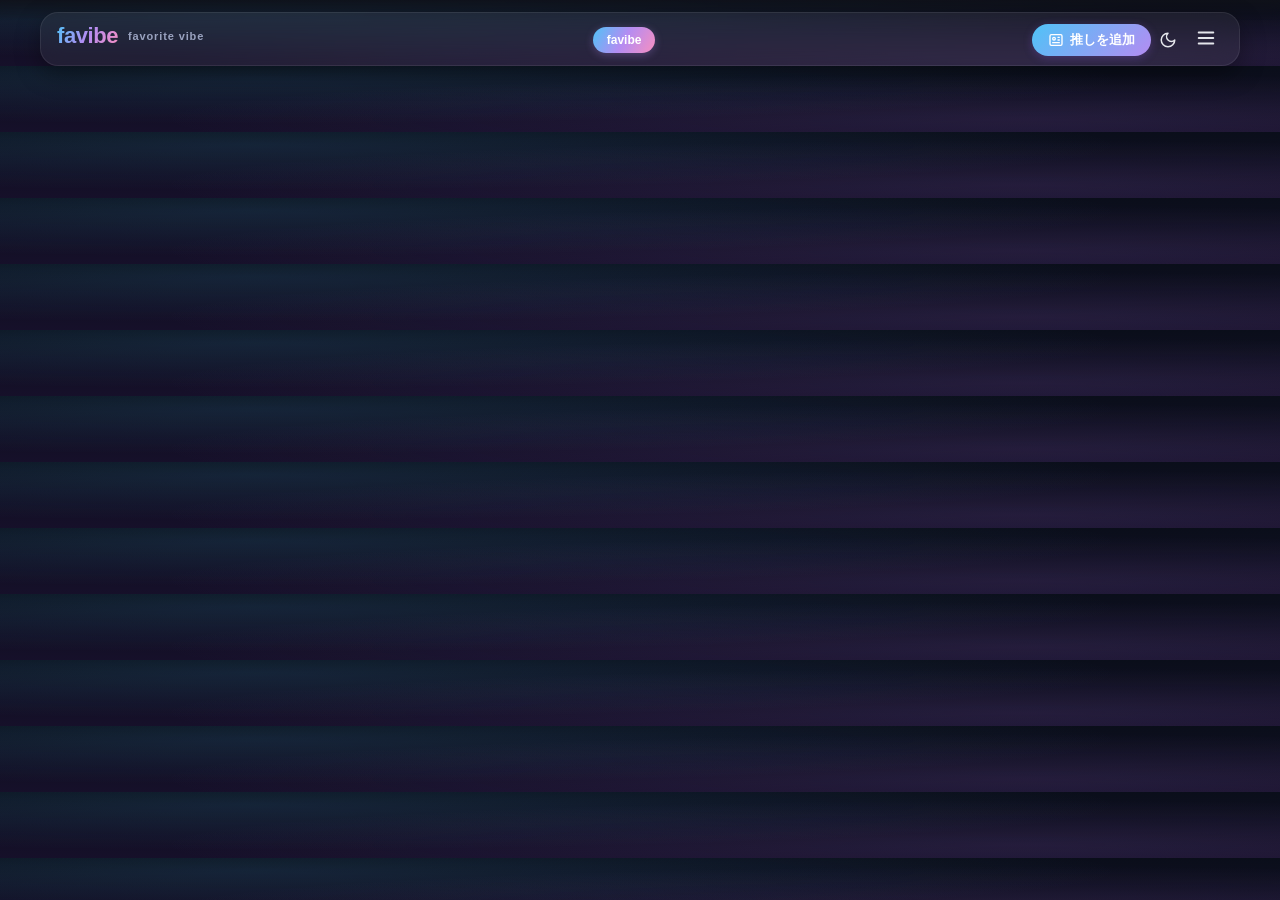
==== index.html @ fa759374 "feat: 元サイト大幅アップデートをfavibeに反映 (データ保持) - 上流 Millivibe の新UIをマージ: pinnedBar/検索フィルタ(タレント/プレイリスト/ソート/お気に入り" ====
<!DOCTYPE html>
<html lang="ja">
<head>
<meta charset="UTF-8">
<meta name="viewport" content="width=device-width, initial-scale=1.0">
<title>favibe | favorite vibe</title>
<meta name="description" content="favibe - にじさんじの歌みたを連続で聴く音楽サービス。好きな推しを選んで自動更新、止まらずに。">
<meta name="robots" content="noindex, nofollow, noarchive">
<meta property="og:title" content="favibe | favorite vibe">
<meta property="og:description" content="にじさんじの歌みたを連続で聴く音楽サービス。好きな推しを選んで自動更新。">
<meta property="og:type" content="website">
<meta property="og:url" content="https://favibe.onrender.com/">
<meta property="og:image" content="/images/icon/512.png">
<meta property="og:site_name" content="favibe">
<meta name="twitter:card" content="summary_large_image">
<meta name="twitter:title" content="favibe | favorite vibe">
<meta name="twitter:description" content="にじさんじの歌みたを連続で聴く音楽サービス。">
<link rel="icon" type="image/x-icon" href="/favicon.ico">
<link rel="icon" type="image/png" sizes="192x192" href="/images/icon/192.png">
<link rel="apple-touch-icon" sizes="512x512" href="/images/icon/512.png">
<link rel="stylesheet" href="/video.css">
<link rel="stylesheet" href="/millivibe.css">
<link rel="stylesheet" href="/favibe.css">
<style>
/* favibe oshi modal additions */
.favibe-logo-text {
  font-weight: 900;
  font-size: 22px;
  letter-spacing: -0.02em;
  background: linear-gradient(120deg,#4fc3f7,#b48cf2,#f78fc0);
  -webkit-background-clip: text;
  -webkit-text-fill-color: transparent;
  background-clip: text;
}
.oshi-modal {
  position: fixed;
  inset: 0;
  z-index: 10000;
  display: none;
  align-items: center;
  justify-content: center;
  padding: 16px;
}
.oshi-modal.open { display: flex; }
.oshi-modal-backdrop {
  position: absolute;
  inset: 0;
  background: rgba(5,8,18,0.72);
  backdrop-filter: blur(6px);
}
.oshi-modal-panel {
  position: relative;
  width: min(720px, 100%);
  max-height: min(85vh, 720px);
  overflow: hidden;
  display: flex;
  flex-direction: column;
  background: linear-gradient(180deg, rgba(26,31,55,0.98), rgba(14,18,36,0.98));
  border: 1px solid rgba(255,255,255,0.12);
  border-radius: 20px;
  box-shadow: 0 20px 60px rgba(0,0,0,0.55);
}
.oshi-modal-head {
  padding: 18px 20px 12px;
  border-bottom: 1px solid rgba(255,255,255,0.08);
  display: flex;
  align-items: center;
  justify-content: space-between;
  gap: 12px;
}
.oshi-modal-body {
  padding: 16px 20px;
  overflow-y: auto;
  flex: 1;
}
.oshi-modal-foot {
  padding: 14px 20px 18px;
  border-top: 1px solid rgba(255,255,255,0.08);
  display: flex;
  align-items: center;
  gap: 10px;
  justify-content: flex-end;
  flex-wrap: wrap;
}
.oshi-grid {
  display: grid;
  grid-template-columns: repeat(auto-fill, minmax(150px,1fr));
  gap: 10px;
}
.oshi-card {
  display: flex;
  align-items: center;
  gap: 10px;
  padding: 10px 12px;
  border-radius: 14px;
  border: 1px solid rgba(255,255,255,0.10);
  background: rgba(255,255,255,0.05);
  cursor: pointer;
  transition: all 0.15s;
  user-select: none;
}
.oshi-card:hover { background: rgba(255,255,255,0.09); transform: translateY(-1px); }
.oshi-card.selected {
  background: linear-gradient(135deg, rgba(79,195,247,0.22), rgba(183,140,242,0.22));
  border-color: rgba(183,140,242,0.45);
  box-shadow: 0 4px 14px rgba(183,140,242,0.18);
}
.oshi-check {
  width: 20px; height: 20px;
  border-radius: 50%;
  border: 2px solid rgba(255,255,255,0.22);
  display: inline-flex; align-items: center; justify-content: center;
  flex-shrink: 0;
  background: rgba(255,255,255,0.06);
  transition: all 0.15s;
}
.oshi-card.selected .oshi-check {
  background: linear-gradient(120deg,#4fc3f7,#b48cf2);
  border-color: transparent;
  color: #fff;
}
.oshi-chip {
  display: inline-flex; align-items: center; gap: 6px;
  padding: 6px 10px;
  border-radius: 999px;
  background: rgba(183,140,242,0.18);
  border: 1px solid rgba(183,140,242,0.25);
  color: #e4e6eb;
  font-size: 12px;
  font-weight: 700;
}
</style>
<script>try{ document.documentElement.setAttribute('data-theme','dark'); }catch(e){}</script>
</head>
<body class="millivibe favibe">
<header>
  <div class="header-top">
    <div class="header-logo" style="display:flex;align-items:center;gap:10px">
      <span class="favibe-logo-text">favibe</span>
      <span style="font-size:11px;color:#9aa3c0;font-weight:700;letter-spacing:0.08em">favorite vibe</span>
    </div>
    <nav class="service-nav" aria-label="サービス切替" style="display:flex;gap:6px;align-items:center;margin-left:12px">
      <span class="service-tab active" style="padding:6px 14px;border-radius:999px;background:linear-gradient(120deg,#4fc3f7,#b48cf2,#f78fc0);color:#fff;font-size:12px;font-weight:800;box-shadow:0 2px 8px rgba(183,140,242,0.3)">favibe</span>
    </nav>
    <div class="header-right">
      <button id="oshiAddBtn" class="header-mypage-btn" style="background:linear-gradient(135deg,#4fc3f7,#b48cf2);">推しを追加</button>
      <div class="cursor-top-wrap" id="cursorTopWrap" style="display:none">
        <button id="cursorTopBtn" class="cursor-top-btn" aria-label="カーソル選択" aria-expanded="false" aria-haspopup="true">
          <span class="cursor-top-preview" id="cursorTopPreview" style="width:18px;height:18px;border-radius:50%;background:#7a4fc4;border:2px solid #fff;box-shadow:0 1px 4px rgba(0,0,0,0.2);display:inline-block;flex-shrink:0"></span>
          <span id="cursorTopLabel">カーソル</span>
          <svg width="12" height="12" viewBox="0 0 24 24" fill="none" stroke="currentColor" stroke-width="2" stroke-linecap="round" stroke-linejoin="round" style="opacity:0.6"><path d="M6 9l6 6 6-6"/></svg>
        </button>
        <div id="cursorDropdown" class="cursor-dropdown" role="menu" aria-hidden="true"></div>
      </div>
      <button id="themeBtn" class="acct-btn" aria-label="ダークモード切替"><svg id="themeBtnIcon" width="18" height="18" viewBox="0 0 24 24" fill="none" stroke="currentColor" stroke-width="2" stroke-linecap="round" stroke-linejoin="round"><path d="M12 3a6 6 0 0 0 9 9 9 9 0 1 1-9-9Z"/></svg></button>
      <button id="acctBtn" class="acct-btn" aria-label="アカウント" style="display:none"><svg width="18" height="18" viewBox="0 0 24 24" fill="none" stroke="currentColor" stroke-width="2" stroke-linecap="round" stroke-linejoin="round"><path d="M19 21v-2a4 4 0 0 0-4-4H9a4 4 0 0 0-4 4v2"/><circle cx="12" cy="7" r="4"/></svg></button>
      <button id="hamburgerBtn" class="hamburger-btn" aria-label="メニュー"><svg width="22" height="22" viewBox="0 0 24 24" fill="none" stroke="currentColor" stroke-width="2" stroke-linecap="round" stroke-linejoin="round"><line x1="4" x2="20" y1="6" y2="6"/><line x1="4" x2="20" y1="12" y2="12"/><line x1="4" x2="20" y1="18" y2="18"/></svg></button>
    </div>
  </div>
</header>

<!-- 推し選択モーダル -->
<div id="oshiModal" class="oshi-modal" aria-hidden="true" role="dialog" aria-modal="true" aria-labelledby="oshiModalTitle">
  <div class="oshi-modal-backdrop" id="oshiModalBackdrop"></div>
  <div class="oshi-modal-panel">
    <div class="oshi-modal-head">
      <div>
        <h2 id="oshiModalTitle" style="margin:0;font-size:16px;font-weight:900;color:#e4e6eb">あなたの好きな推しを選んでください</h2>
        <p style="margin:6px 0 0;font-size:11px;color:#9aa3c0;line-height:1.6">複数選択できます。にじさんじ全員(172) + EN(28) + ChroNoiR から選べます。<br>1人が選んだ推しはクラス全員に共有され、自動更新されます。後から追加もできます。🔒は配信中のため変更不可。</p>
      </div>
      <button id="oshiModalClose" aria-label="閉じる" style="width:32px;height:32px;border-radius:50%;border:1px solid rgba(255,255,255,0.12);background:rgba(255,255,255,0.06);color:#9aa3c0;cursor:pointer">×</button>
    </div>
    <div class="oshi-modal-body">
      <div style="display:flex;gap:8px;align-items:center;margin-bottom:10px;flex-wrap:wrap">
        <input id="oshiSearch" placeholder="推しを検索 (例: 叶)" style="flex:1;min-width:140px;padding:10px 14px;border-radius:999px;border:1px solid rgba(255,255,255,0.12);background:rgba(255,255,255,0.08);color:#e4e6eb;font-size:13px">
        <span id="oshiCount" style="font-size:11px;color:#9aa3c0;white-space:nowrap">0件選択中</span>
        <button id="oshiSelectAll" style="padding:6px 10px;border-radius:999px;border:1px solid rgba(255,255,255,0.12);background:rgba(255,255,255,0.06);color:#e4e6eb;font-size:11px;cursor:pointer">全選択</button>
        <button id="oshiClearAll" style="padding:6px 10px;border-radius:999px;border:1px solid rgba(255,255,255,0.08);background:transparent;color:#9aa3c0;font-size:11px;cursor:pointer">クリア</button>
      </div>
      <div id="oshiGroupFilter" style="display:flex;gap:6px;align-items:center;margin-bottom:12px;flex-wrap:wrap">
        <button class="oshi-group-btn active" data-group="" style="padding:6px 12px;border-radius:999px;border:none;background:linear-gradient(120deg,#4fc3f7,#b48cf2);color:#fff;font-size:11px;font-weight:800;cursor:pointer">全て <span class="oshi-group-count" data-group="" style="opacity:0.85;margin-left:4px"></span></button>
        <button class="oshi-group-btn" data-group="にじさんじ" style="padding:6px 12px;border-radius:999px;border:1px solid rgba(255,255,255,0.12);background:rgba(255,255,255,0.06);color:#e4e6eb;font-size:11px;font-weight:700;cursor:pointer">にじさんじ <span class="oshi-group-count" data-group="にじさんじ" style="opacity:0.7;margin-left:4px"></span></button>
        <button class="oshi-group-btn" data-group="NIJISANJI EN" style="padding:6px 12px;border-radius:999px;border:1px solid rgba(255,255,255,0.12);background:rgba(255,255,255,0.06);color:#e4e6eb;font-size:11px;font-weight:700;cursor:pointer">EN <span class="oshi-group-count" data-group="NIJISANJI EN" style="opacity:0.7;margin-left:4px"></span></button>
        <button class="oshi-group-btn" data-group="にじさんじユニット" style="padding:6px 12px;border-radius:999px;border:1px solid rgba(255,255,255,0.12);background:rgba(255,255,255,0.06);color:#e4e6eb;font-size:11px;font-weight:700;cursor:pointer">ユニット <span class="oshi-group-count" data-group="にじさんじユニット" style="opacity:0.7;margin-left:4px"></span></button>
      </div>
      <div id="oshiSelectedChips" style="display:flex;flex-wrap:wrap;gap:6px;margin-bottom:12px"></div>
      <div id="oshiGrid" class="oshi-grid"></div>
      <p id="oshiHint" style="margin:12px 0 0;font-size:11px;color:#7a83a8;line-height:1.6"></p>
      <div id="oshiRequestSection" style="margin-top:16px;padding:14px;border-radius:14px;background:rgba(255,255,255,0.04);border:1px solid rgba(255,255,255,0.06)">
        <h4 style="margin:0 0 8px;font-size:12px;font-weight:800;color:#e4e6eb">にじさんじ以外をリクエスト</h4>
        <p style="margin:0 0 10px;font-size:11px;color:#9aa3c0;line-height:1.6">リストにない推しは、名前とYouTubeリンクでリクエストできます。送信すると管理者が確認して追加します。</p>
        <div style="display:flex;gap:8px;flex-wrap:wrap">
          <input id="oshiReqName" placeholder="名前 (例: Ado)" style="flex:1;min-width:120px;padding:10px 12px;border-radius:10px;border:1px solid rgba(255,255,255,0.12);background:rgba(255,255,255,0.08);color:#e4e6eb;font-size:12px">
          <input id="oshiReqUrl" placeholder="YouTubeリンク (例: https://www.youtube.com/@Ado1020)" style="flex:2;min-width:180px;padding:10px 12px;border-radius:10px;border:1px solid rgba(255,255,255,0.12);background:rgba(255,255,255,0.08);color:#e4e6eb;font-size:12px">
          <button id="oshiReqBtn" style="padding:10px 16px;border-radius:10px;border:none;background:linear-gradient(120deg,#4fc3f7,#b48cf2);color:#fff;font-size:12px;font-weight:800;cursor:pointer;white-space:nowrap">リクエスト送信</button>
        </div>
        <p id="oshiReqStatus" style="margin:8px 0 0;font-size:11px;color:#9aa3c0"></p>
        <div id="oshiReqList" style="margin-top:10px;display:flex;flex-direction:column;gap:6px"></div>
      </div>
<div class="vibe-layout">
    <nav class="vibe-side-nav" id="vibeSideNav" aria-label="Millivibeメニュー">
    <div id="pinnedBar" style="display:grid;grid-template-columns:1fr 1fr;gap:8px;margin-bottom:10px;padding:8px;background:rgba(255,255,255,0.04);border-radius:12px;border:1px dashed rgba(255,255,255,0.12)">
      <div style="grid-column:1/-1;font-size:11px;color:#9aa3c0;text-align:center">ピン留め（最大4つ）</div>
    </div>
    <div style="height:1px;background:rgba(255,255,255,0.08);margin:4px 0 8px"></div>
    <button class="vibe-nav-item active" data-tab="nowplaying">再生中</button>
    <button class="vibe-nav-item" data-tab="search">検索</button>
    <button class="vibe-nav-item" data-tab="library">ライブラリ</button>
    <button class="vibe-nav-item" data-tab="ranking">ランキング</button>
    <button class="vibe-nav-item" data-tab="playlists">プレイリスト</button>
  </nav>
  <main class="vibe-main">
    <!-- 再生中 -->
    <section id="vibeNowSec" class="vibe-section" data-tab="nowplaying">
      <div class="vibe-now-grid">
        <div class="vibe-now-left">
          <div class="vibe-record-wrap" id="recordWrap">
            <div class="vibe-record" id="vibeRecord">
              <div class="record-vinyl">
                <img id="recordThumb" src="" alt="" style="display:none">
                <div class="record-center"></div>
              </div>
            </div>
            <div class="record-info">
              <h2 id="nowTitle" style="margin:10px 0 4px;font-size:16px;font-weight:800;color:#e4e6eb">曲を選択してください</h2>
              <p id="nowArtist" style="margin:0;font-size:12px;color:#9aa3c0"></p>
            </div>
          </div>
          <div class="vibe-player-wrap small" id="vibePlayerWrap">
            <div id="vibePlayer"></div>
            <div class="watch-loading" id="vibeLoading" style="display:none"><div class="watch-spinner"></div><span>読み込み中...</span></div>
          </div>
        </div>
        <div class="vibe-now-right">
          <div class="vibe-controls" id="vibeControls">
            <button id="btnShuffle" title="シャッフル" aria-label="シャッフル"><svg width="16" height="16" viewBox="0 0 24 24" fill="none" stroke="currentColor" stroke-width="2"><polyline points="16 3 21 3 21 8"/><line x1="4" y1="20" x2="21" y2="3"/><polyline points="21 16 21 21 16 21"/><line x1="15" y1="15" x2="9" y2="9"/><polyline points="4 4 4 8 8 8"/></svg></button>
            <button id="btnPrev" title="前へ" aria-label="前へ"><svg width="16" height="16" viewBox="0 0 24 24" fill="currentColor"><polygon points="19 20 9 12 19 4 19 20"/><line x1="5" y1="19" x2="5" y2="5" style="stroke:currentColor;stroke-width:2"/></svg></button>
            <button id="btnPlay" class="play-main" title="再生/停止" aria-label="再生"><svg width="18" height="18" viewBox="0 0 24 24" fill="currentColor"><polygon points="5 3 19 12 5 21 5 3"/></svg></button>
            <button id="btnNext" title="次へ" aria-label="次へ"><svg width="16" height="16" viewBox="0 0 24 24" fill="currentColor"><polygon points="5 4 15 12 5 20 5 4"/><line x1="19" y1="5" x2="19" y2="19" style="stroke:currentColor;stroke-width:2"/></svg></button>
            <button id="btnRepeat" title="リピート" data-mode="off" aria-label="リピート"><svg width="16" height="16" viewBox="0 0 24 24" fill="none" stroke="currentColor" stroke-width="2"><polyline points="17 1 21 5 17 9"/><path d="M3 11V9a4 4 0 0 1 4-4h14"/><polyline points="7 23 3 19 7 15"/><path d="M21 13v2a4 4 0 0 1-4 4H3"/></svg></button>
            <button id="btnAutomix" title="AUTOMIX" data-on="0" aria-label="AUTOMIX">AUTOMIX</button>
            <button id="btnPip" title="PiP" aria-label="PiP"><svg width="14" height="14" viewBox="0 0 24 24" fill="none" stroke="currentColor" stroke-width="2"><rect x="2" y="3" width="20" height="14" rx="2"/><rect x="12" y="8" width="8" height="6" rx="1" fill="currentColor" stroke="none"/></svg></button>
          </div>
          <div style="display:flex;align-items:center;gap:8px;margin:10px 0">
            <input id="volSlider" type="range" min="0" max="100" value="80" title="音量" style="flex:1">
            <label style="display:flex;align-items:center;gap:6px;font-size:11px;color:#9aa3c0;white-space:nowrap"><input type="checkbox" id="autoNextToggle"> 自動連続再生</label>
          </div>
          <div id="oshiStatus" style="display:flex;align-items:center;gap:8px;margin:8px 0;padding:8px 10px;border-radius:12px;background:rgba(255,255,255,0.04);border:1px solid rgba(255,255,255,0.06);font-size:11px;color:#9aa3c0"></div>
          <div id="queueWrap" class="queue-wrap" style="max-height:50vh;overflow-y:auto;scroll-behavior:smooth;padding-right:4px">
            <div id="queueHistoryInline" style="display:none;margin-bottom:8px">
              <div style="font-size:11px;color:#9aa3c0;margin-bottom:6px;display:flex;align-items:center;gap:6px">再生履歴 <span style="font-size:10px;border:1px solid rgba(255,255,255,0.12);border-radius:999px;padding:1px 6px">薄く表示</span></div>
              <div id="historyListInline" style="display:flex;flex-direction:column;gap:6px;opacity:0.55"></div>
              <div style="height:1px;background:linear-gradient(to right, transparent, rgba(183,140,242,0.5), transparent);margin:10px 0"></div>
            </div>
            <div id="queueHistorySticky" style="display:none;position:sticky;top:0;background:rgba(10,14,26,0.92);backdrop-filter:blur(8px);padding:8px;border-radius:12px;margin-bottom:8px;z-index:2;border:1px solid rgba(255,255,255,0.08)">
              <div style="font-size:11px;color:#9aa3c0;margin-bottom:6px">最近再生した曲</div>
              <div id="historyListSticky" style="display:flex;flex-direction:column;gap:6px"></div>
            </div>
            <h3 style="font-size:13px;font-weight:800;margin:0 0 8px;display:flex;align-items:center;gap:8px">キュー <span id="queueCount" style="font-weight:400;color:#9aa3c0"></span><button id="btnClearQueue" style="margin-left:auto;padding:4px 10px;border-radius:999px;border:1px solid rgba(255,255,255,0.12);background:rgba(255,255,255,0.06);color:#e4e6eb;font-size:11px;cursor:pointer">クリア</button></h3>
            <div id="queueList" style="display:flex;flex-direction:column;gap:6px"></div>
          </div>
        </div>
      </div>
    </section>

    <!-- 検索 -->
    <section id="vibeSearchSec" class="vibe-section" data-tab="search" style="display:none">
      <div style="display:flex;gap:8px;align-items:center;margin-bottom:10px">
        <input id="songSearch" placeholder="曲名・アーティスト・タグで検索" style="flex:1;padding:10px 14px;border-radius:999px;border:1px solid rgba(255,255,255,0.12);background:rgba(255,255,255,0.08);color:#e4e6eb">
      </div>
      <div id="searchSuggest" style="display:flex;gap:6px;flex-wrap:wrap;margin-bottom:8px"></div>
      <div style="display:flex;gap:8px;align-items:center;flex-wrap:wrap;margin-bottom:10px">
        <select id="filterTalent" style="padding:8px 10px;border-radius:999px;border:1px solid rgba(255,255,255,0.12);background:rgba(255,255,255,0.08);color:#e4e6eb;font-size:12px"><option value="">全タレント</option></select>
        <select id="filterPlaylist" style="padding:8px 10px;border-radius:999px;border:1px solid rgba(255,255,255,0.12);background:rgba(255,255,255,0.08);color:#e4e6eb;font-size:12px"><option value="">全プレイリスト</option></select>
        <select id="sortSelect" style="padding:8px 10px;border-radius:999px;border:1px solid rgba(255,255,255,0.12);background:rgba(255,255,255,0.08);color:#e4e6eb;font-size:12px"><option value="new">新着</option><option value="popular">人気</option><option value="name">名前順</option><option value="plays">再生回数</option></select>
        <label style="font-size:11px;color:#9aa3c0;display:flex;align-items:center;gap:4px"><input type="checkbox" id="filterFavorites"> お気に入りのみ</label>
      </div>
      <div id="searchTags" style="display:flex;gap:6px;flex-wrap:wrap;margin-bottom:10px"></div>
      <div id="searchRecommend" style="margin-bottom:16px"></div>
      <div id="searchResults" style="display:grid;grid-template-columns:repeat(auto-fill,minmax(140px,1fr));gap:12px"></div>
      <button id="btnShowAllSongs" style="width:100%;margin-top:12px;padding:12px;border-radius:14px;background:rgba(255,255,255,0.06);border:1px solid rgba(255,255,255,0.08);color:#e4e6eb;font-weight:700;cursor:pointer;display:flex;align-items:center;justify-content:center;gap:6px"><svg width="16" height="16" viewBox="0 0 24 24" fill="none" stroke="currentColor" stroke-width="2"><rect x="3" y="3" width="7" height="7" rx="1"/><rect x="14" y="3" width="7" height="7" rx="1"/><rect x="3" y="14" width="7" height="7" rx="1"/><path d="M14 14h3v3h-3z"/><path d="M21 14v3"/><path d="M14 21h3v-3"/></svg> 曲一覧をすべて表示</button>
    </section>

    <!-- ライブラリ -->
    <section id="vibeLibrarySec" class="vibe-section" data-tab="library" style="display:none">
      <h3 style="font-size:14px;font-weight:800;margin:0 0 12px">ライブラリ</h3>
      <div class="library-section">
        <h4 style="font-size:12px;font-weight:800;color:#9aa3c0;margin:0 0 8px">お気に入り</h4>
        <div id="libFavorites" style="display:grid;grid-template-columns:repeat(auto-fill,minmax(140px,1fr));gap:12px"></div>
      </div>
      <div class="library-section" style="margin-top:18px">
        <h4 style="font-size:12px;font-weight:800;color:#9aa3c0;margin:0 0 8px">自作プレイリスト</h4>
        <div id="libPlaylists" style="display:flex;flex-direction:column;gap:8px"></div>
      </div>
      <div class="library-section" style="margin-top:18px">
        <h4 style="font-size:12px;font-weight:800;color:#9aa3c0;margin:0 0 8px">再生履歴</h4>
        <div id="libHistory" style="display:flex;flex-direction:column;gap:6px;max-height:300px;overflow-y:auto"></div>
      </div>
    </section>

    <!-- ランキング -->
    <section id="vibeRankingSec" class="vibe-section" data-tab="ranking" style="display:none">
      <h3 style="font-size:14px;font-weight:800;margin:0 0 10px">人気ランキング</h3>
      <div id="rankingList" style="display:flex;flex-direction:column;gap:8px"></div>
      <p style="font-size:11px;color:#9aa3c0;margin-top:8px">YouTube再生数とUnishare内再生回数を併記しています。</p>
    </section>

    <!-- プレイリスト -->
    <section id="vibePlaylistsSec" class="vibe-section" data-tab="playlists" style="display:none">
      <h3 style="font-size:12px;font-weight:800;color:#9aa3c0;margin:0 0 8px">タレント別（全曲）</h3>
      <div id="talentPlaylists" style="display:grid;grid-template-columns:repeat(auto-fill,minmax(140px,1fr));gap:12px;margin-bottom:18px"></div>
      <h3 style="font-size:12px;font-weight:800;color:#9aa3c0;margin:0 0 8px">プリセット</h3>
      <div id="presetPlaylists" style="display:grid;grid-template-columns:1fr 1fr;gap:12px;margin-bottom:18px"></div>
      <div style="display:flex;align-items:center;gap:8px;margin-bottom:8px"><h3 style="font-size:13px;font-weight:800;margin:0">自作プレイリスト</h3><button id="btnCreatePlaylist" style="margin-left:auto;padding:6px 12px;border-radius:999px;border:none;background:linear-gradient(120deg,#4fc3f7,#b48cf2,#f78fc0);color:#fff;font-size:12px;font-weight:800;cursor:pointer">新規作成</button></div>
      <div id="customPlaylists" style="display:flex;flex-direction:column;gap:8px"></div>
    </section>
  </main>
</div>
<div id="miniPlayer" style="display:none;position:fixed;bottom:0;left:0;right:0;z-index:140;background:rgba(10,14,26,0.92);backdrop-filter:blur(12px);border-top:1px solid rgba(255,255,255,0.08);padding:8px 16px;align-items:center;gap:12px">
  <img id="miniThumb" style="width:48px;height:48px;border-radius:8px;object-fit:cover;flex-shrink:0" src="" alt="">
  <div style="flex:1;min-width:0">
    <div id="miniTitle" style="font-size:12px;font-weight:800;color:#e4e6eb;white-space:nowrap;overflow:hidden;text-overflow:ellipsis"></div>
    <div id="miniArtist" style="font-size:11px;color:#9aa3c0;white-space:nowrap;overflow:hidden;text-overflow:ellipsis"></div>
    <div style="height:3px;background:rgba(255,255,255,0.12);border-radius:999px;margin-top:4px"><div id="miniProgress" style="height:100%;width:0;background:linear-gradient(90deg,#4fc3f7,#b48cf2);border-radius:999px;transition:width 0.5s linear"></div></div>
  </div>
  <button id="miniPrev" aria-label="前へ" style="width:32px;height:32px;border-radius:50%;background:rgba(255,255,255,0.08);border:none;color:#e4e6eb;cursor:pointer;display:inline-flex;align-items:center;justify-content:center"><svg width="14" height="14" viewBox="0 0 24 24" fill="currentColor"><polygon points="19 20 9 12 19 4 19 20"/><line x1="5" y1="19" x2="5" y2="5" style="stroke:currentColor;stroke-width:2"/></svg></button>
  <button id="miniPlay" aria-label="再生" style="width:40px;height:40px;border-radius:50%;background:linear-gradient(120deg,#4fc3f7,#b48cf2,#f78fc0);color:#fff;border:none;cursor:pointer;display:inline-flex;align-items:center;justify-content:center"><svg width="16" height="16" viewBox="0 0 24 24" fill="currentColor"><polygon points="5 3 19 12 5 21 5 3"/></svg></button>
  <button id="miniNext" aria-label="次へ" style="width:32px;height:32px;border-radius:50%;background:rgba(255,255,255,0.08);border:none;color:#e4e6eb;cursor:pointer;display:inline-flex;align-items:center;justify-content:center"><svg width="14" height="14" viewBox="0 0 24 24" fill="currentColor"><polygon points="5 4 15 12 5 20 5 4"/><line x1="19" y1="5" x2="19" y2="19" style="stroke:currentColor;stroke-width:2"/></svg></button>
  <button id="miniExpand" aria-label="拡大" style="width:32px;height:32px;border-radius:50%;background:transparent;border:1px solid rgba(255,255,255,0.12);color:#9aa3c0;cursor:pointer;display:inline-flex;align-items:center;justify-content:center"><svg width="14" height="14" viewBox="0 0 24 24" fill="none" stroke="currentColor" stroke-width="2"><polyline points="15 3 21 3 21 9"/><polyline points="9 21 3 21 3 15"/><line x1="21" y1="3" x2="14" y2="10"/><line x1="3" y1="21" x2="10" y2="14"/></svg></button>
</div>
<footer class="site-footer">
  <p>favibeはクラス内で共有する音楽サービスです。楽曲の著作権は各権利者に帰属します。</p>
  <p style="font-size:11px;color:#7a83a8;margin-top:4px">YouTubeの広告は通常通り表示されます。プレイヤーを覆い隠さずご視聴ください。 • <span style="opacity:0.7">参考: Milli Unishare Millivibe</span></p>
</footer>

<script src="https://www.gstatic.com/firebasejs/10.12.2/firebase-app-compat.js"></script>
<script src="https://www.gstatic.com/firebasejs/10.12.2/firebase-database-compat.js"></script>
<script src="https://www.gstatic.com/firebasejs/10.12.2/firebase-auth-compat.js"></script>
<script src="/firebase-config.js"></script>
<script src="/js/icons.js"></script>
<script src="/firebase-init.js"></script>
<script src="/js/config.js"></script>
<script src="/js/storage.js"></script>
<script src="https://www.youtube.com/iframe_api" async></script>
<script src="/js/favibe.js"></script>
</body>
</html>
---- video.css ----
:root {
  --grad-main: linear-gradient(120deg, #4fc3f7, #b48cf2, #f78fc0);
  --card-bg: rgba(255, 255, 255, 0.78);
  --card-border: rgba(255, 255, 255, 0.92);
  --shadow: 0 8px 24px rgba(122, 131, 168, 0.12);
  --ink: #3b4468;
  --ink-muted: #7a83a8;
}
* { box-sizing: border-box; }
body {
  font-family: 'Helvetica Neue', Arial, sans-serif;
  background-color: #f8fbff;
  background-image: linear-gradient(175deg, #f8fbff 0%, #f6f3ff 45%, #fff8fb 100%);
  margin: 0;
  padding: 0;
  color: var(--ink);
}
body::before {
  content: "";
  position: fixed;
  top: 0; left: 0; right: 0;
  height: 20px;
  background: linear-gradient(to bottom, rgba(248,251,255,0.92) 0%, rgba(248,251,255,0.55) 45%, transparent 100%);
  -webkit-backdrop-filter: blur(4px);
  backdrop-filter: blur(4px);
  pointer-events: none;
  z-index: 99;
}
html[data-theme="dark"] body::before {
  background: linear-gradient(to bottom, rgba(16,18,26,0.85) 0%, transparent 100%);
}
@media (prefers-reduced-motion: reduce) { body::before { display: none; } }

/* ── インラインアイコン ── */
svg.ic {
  width: 1em;
  height: 1em;
  vertical-align: -0.125em;
  flex-shrink: 0;
}
.member-avatar-fallback svg.ic { width: 24px; height: 24px; color: #999; }
.member-icon {
  height: 36px;
  width: auto;
  max-width: 120px;
  border-radius: 4px;
  vertical-align: middle;
  object-fit: contain;
  background: transparent;
}

header {
  background: var(--card-bg);
  -webkit-backdrop-filter: blur(12px);
  backdrop-filter: blur(12px);
  padding: 10px 16px 8px;
  border: 1px solid var(--card-border);
  border-radius: 18px;
  margin: 12px auto 0;
  max-width: 1200px;
  position: sticky;
  top: 12px;
  z-index: 100;
  box-shadow: var(--shadow);
}

.header-top {
  display: flex;
  align-items: center;
  justify-content: space-between;
  gap: 12px;
  max-width: 1200px;
  margin: 0 auto;
}

.header-logo {
  text-align: left;
  margin-bottom: 8px;
}

.header-logo img {
  height: 40px;
  width: auto;
  display: block;
}

/* ── ヘッダーのマイページボタン（デスクトップのみ） ── */
.header-mypage-btn {
  display: inline-flex;
  align-items: center;
  gap: 6px;
  background: linear-gradient(135deg, #7a4fc4, #a06fd8);
  color: #fff;
  border: none;
  border-radius: 999px;
  padding: 7px 16px;
  font-size: 13px;
  font-weight: bold;
  cursor: pointer;
  white-space: nowrap;
  box-shadow: 0 2px 8px rgba(122, 79, 196, 0.35);
  transition: transform 0.15s, box-shadow 0.15s;
  touch-action: manipulation;
}
.header-mypage-btn::before {
  content: '';
  flex-shrink: 0;
  width: 16px;
  height: 16px;
  background: currentColor;
  -webkit-mask: url("data:image/svg+xml;charset=utf-8,%3Csvg xmlns='http://www.w3.org/2000/svg' viewBox='0 0 24 24' fill='none' stroke='black' stroke-width='2' stroke-linecap='round' stroke-linejoin='round'%3E%3Crect x='3' y='4' width='18' height='16' rx='2'/%3E%3Ccircle cx='9' cy='10' r='2'/%3E%3Cpath d='M15 8h2'/%3E%3Cpath d='M15 12h2'/%3E%3Cpath d='M7 16h10'/%3E%3C/svg%3E") center / contain no-repeat;
  mask: url("data:image/svg+xml;charset=utf-8,%3Csvg xmlns='http://www.w3.org/2000/svg' viewBox='0 0 24 24' fill='none' stroke='black' stroke-width='2' stroke-linecap='round' stroke-linejoin='round'%3E%3Crect x='3' y='4' width='18' height='16' rx='2'/%3E%3Ccircle cx='9' cy='10' r='2'/%3E%3Cpath d='M15 8h2'/%3E%3Cpath d='M15 12h2'/%3E%3Cpath d='M7 16h10'/%3E%3C/svg%3E") center / contain no-repeat;
}
.header-mypage-btn:hover {
  transform: translateY(-1px);
  box-shadow: 0 4px 14px rgba(122, 79, 196, 0.45);
}
@media (max-width: 560px) {
  .header-mypage-btn { display: none; }
  .header-logo img { height: 28px; }
  .header-logo { margin-bottom: 6px; }
  header { padding: 8px 12px 4px; }
  .header-top { gap: 8px; }
}

.stats-bar {
  background: #e6f9fa;
  border-radius: 20px;
  padding: 6px 14px;
  font-size: 12px;
  color: #00878c;
  display: inline-flex;
  align-items: center;
  gap: 10px;
  margin-left: 12px;
  font-weight: bold;
  flex-wrap: wrap;
  vertical-align: middle;
}
.stats-bar .stat-item {
  display: inline-flex;
  align-items: center;
  gap: 3px;
}
.stats-bar .stat-item .label { color: #555; }
.stats-bar .level-badge {
  background: #00bec4;
  color: #fff;
  padding: 2px 10px;
  border-radius: 12px;
  font-size: 12px;
}
.stats-bar .exp-bar {
  display: inline-flex;
  align-items: center;
  gap: 4px;
}
.stats-bar .exp-bar-fill {
  width: 60px;
  height: 6px;
  background: #ddd;
  border-radius: 3px;
  overflow: hidden;
  display: inline-block;
  vertical-align: middle;
}
.stats-bar .exp-bar-fill-inner {
  height: 100%;
  background: #00bec4;
  border-radius: 3px;
  transition: width 0.3s;
}

.tab-menu {
  display: flex;
  gap: 8px;
  max-width: 1200px;
  margin: 0 auto;
  overflow-x: auto;
  white-space: nowrap;
  padding-bottom: 6px;
  scrollbar-width: thin;
  scrollbar-color: #c9d4d2 transparent;
}
.tab-menu::-webkit-scrollbar { height: 6px; }
.tab-menu::-webkit-scrollbar-track { background: transparent; }
.tab-menu::-webkit-scrollbar-thumb { background: #c9d4d2; border-radius: 3px; }

.tab-item {
  background: rgba(255,255,255,0.75);
  color: var(--ink-muted);
  border: 1px solid var(--card-border);
  padding: 6px 14px;
  border-radius: 999px;
  font-size: 13px;
  font-weight: bold;
  cursor: pointer;
  transition: all 0.2s;
  flex-shrink: 0;
  display: inline-flex;
  align-items: center;
  gap: 6px;
  touch-action: manipulation;
  box-shadow: 0 2px 8px rgba(122,131,168,0.08);
}
.tab-item.active {
  background: var(--grad-main);
  color: white;
  border-color: transparent;
  box-shadow: 0 4px 14px rgba(183, 140, 242, 0.35);
}

.main-content {
  max-width: 1000px;
  margin: 20px auto;
  padding: 0 16px;
}

/* ── 検索バー ── */
.search-bar {
  margin: 14px 0 0;
}
.search-field {
  display: flex;
  align-items: center;
  gap: 8px;
  background: #fff;
  border: 1px solid #e0e0e0;
  border-radius: 24px;
  padding: 8px 14px;
  box-shadow: 0 1px 4px rgba(0,0,0,0.04);
}
.search-field > svg.ic { width: 16px; height: 16px; color: #999; }
.search-field input {
  flex: 1;
  border: none;
  outline: none;
  font-size: 14px;
  background: transparent;
  min-width: 0;
}
.search-clear-btn {
  background: #e8eceb;
  border: none;
  border-radius: 50%;
  width: 22px;
  height: 22px;
  display: inline-flex;
  align-items: center;
  justify-content: center;
  cursor: pointer;
  color: #666;
  padding: 0;
  flex-shrink: 0;
  touch-action: manipulation;
}
.search-clear-btn svg.ic { width: 12px; height: 12px; }
.search-clear-btn:hover { background: #d5dddb; }
.search-filters {
  display: flex;
  gap: 6px;
  margin-top: 8px;
  flex-wrap: wrap;
  align-items: center;
}
.sf-chip {
  background: #e8eceb;
  color: #555;
  border: none;
  padding: 6px 12px;
  border-radius: 16px;
  font-size: 12px;
  font-weight: bold;
  cursor: pointer;
  transition: all 0.2s;
  display: inline-flex;
  align-items: center;
  gap: 5px;
  touch-action: manipulation;
}
.sf-chip.active {
  background: #00bec4;
  color: #fff;
}
.sf-chip:hover { opacity: 0.85; }
.sf-select {
  background: #fff;
  color: #555;
  border: 1px solid #e0e0e0;
  border-radius: 16px;
  padding: 6px 10px;
  font-size: 12px;
  font-weight: bold;
  cursor: pointer;
  max-width: 100%;
  touch-action: manipulation;
}
.search-results { margin-top: 20px; }

/* ── 他サイトカード ── */
.sites-grid {
  display: grid;
  grid-template-columns: 1fr 1fr;
  gap: 12px;
}
.site-card {
  display: flex;
  align-items: center;
  gap: 12px;
  background: var(--card-bg);
  -webkit-backdrop-filter: blur(12px);
  backdrop-filter: blur(12px);
  border: 1px solid var(--card-border);
  border-radius: 18px;
  padding: 14px;
  box-shadow: var(--shadow);
  text-decoration: none;
  color: var(--ink);
  transition: transform 0.15s, box-shadow 0.15s;
  touch-action: manipulation;
}
.site-card:hover {
  transform: translateY(-2px);
  box-shadow: 0 12px 26px rgba(122,131,168,0.18);
}
.site-card--soon {
  opacity: 0.72;
  background: #f6f7f8;
  box-shadow: none;
}
.site-card--soon:hover {
  transform: none;
  box-shadow: none;
  cursor: default;
}
.site-card-badge {
  display: inline-block;
  margin-left: 6px;
  padding: 1px 7px;
  border-radius: 999px;
  background: #e8e8ec;
  color: #666;
  font-size: 10px;
  font-weight: normal;
  vertical-align: 1px;
}
.site-card-icon {
  width: 64px;
  height: 48px;
  flex-shrink: 0;
  display: flex;
  align-items: center;
  justify-content: center;
  overflow: hidden;
}
.site-card-icon img {
  max-width: 100%;
  max-height: 100%;
  object-fit: contain;
}
.site-card-body {
  display: flex;
  flex-direction: column;
  gap: 3px;
  min-width: 0;
}
.site-card-name {
  font-size: 14px;
  font-weight: bold;
  white-space: nowrap;
  overflow: hidden;
  text-overflow: ellipsis;
}
.site-card-desc {
  font-size: 11px;
  color: #888;
  line-height: 1.5;
  display: -webkit-box;
  -webkit-line-clamp: 2;
  -webkit-box-orient: vertical;
  overflow: hidden;
}
@media (max-width: 560px) {
  .sites-grid { grid-template-columns: 1fr; }
}

/* ── Milli Orbis 宣伝（ホーム） ── */
.orbis-promo {
  background: linear-gradient(135deg, #e6f9fa, #d7f0f4);
  border: 1px solid rgba(0, 190, 196, 0.25);
  border-radius: 12px;
  padding: 16px 18px;
}
.orbis-promo-body {
  display: flex;
  align-items: center;
  gap: 14px;
}
.orbis-promo-icon {
  flex-shrink: 0;
  width: 56px;
  height: 56px;
  border-radius: 50%;
  background: #fff;
  display: flex;
  align-items: center;
  justify-content: center;
  overflow: hidden;
  box-shadow: 0 2px 6px rgba(0,0,0,0.08);
}
.orbis-promo-icon img {
  max-width: 100%;
  max-height: 100%;
  object-fit: contain;
}
.orbis-promo-text {
  min-width: 0;
}
.orbis-promo-title {
  font-size: 15px;
  font-weight: bold;
  color: #00878c;
  margin-bottom: 4px;
}
.orbis-promo-desc {
  margin: 0 0 10px;
  font-size: 12px;
  color: #555;
  line-height: 1.6;
}
.orbis-promo-links {
  display: flex;
  gap: 8px;
  flex-wrap: wrap;
}
.orbis-promo-links a {
  display: inline-flex;
  align-items: center;
  gap: 5px;
  background: #fff;
  color: #00878c;
  border: 1px solid rgba(0, 190, 196, 0.35);
  border-radius: 20px;
  padding: 6px 13px;
  font-size: 12px;
  font-weight: bold;
  text-decoration: none;
  transition: background 0.15s, transform 0.15s;
  touch-action: manipulation;
}
.orbis-promo-links a:hover {
  background: #00bec4;
  color: #fff;
  transform: translateY(-1px);
}
@keyframes orbisPulse {
  0%, 100% { box-shadow: 0 0 0 0 rgba(0, 190, 196, 0.35); }
  50% { box-shadow: 0 0 0 6px rgba(0, 190, 196, 0); }
}
.orbis-promo-links a:first-child {
  animation: orbisPulse 2.4s ease-in-out infinite;
}
@media (max-width: 560px) {
  .orbis-promo-body { flex-direction: column; text-align: center; }
  .orbis-promo-links { justify-content: center; }
}

/* ── メンバータブのアクション行（Milli Orbis への導線） ── */
.member-actions {
  display: flex;
  gap: 10px;
  flex-wrap: wrap;
  margin: 6px 0 14px;
}
.orbis-link {
  display: inline-flex;
  align-items: center;
  gap: 6px;
  background: #fff;
  color: #00878c;
  border: 1px solid rgba(0, 190, 196, 0.35);
  border-radius: 20px;
  padding: 7px 15px;
  font-size: 12px;
  font-weight: bold;
  text-decoration: none;
  transition: background 0.15s, transform 0.15s;
  touch-action: manipulation;
}
.orbis-link:hover {
  background: #00bec4;
  color: #fff;
  transform: translateY(-1px);
}

/* ── チャンネル行（YouTube風） ── */
.video-channel-row {
  display: flex;
  align-items: center;
  gap: 7px;
  margin-top: 1px;
}
.video-channel-icon-wrap {
  width: 22px;
  height: 22px;
  border-radius: 50%;
  overflow: hidden;
  flex-shrink: 0;
  background: #fff;
  display: flex;
  align-items: center;
  justify-content: center;
  color: #aaa;
  border: 1px solid #eee;
}
.video-channel-icon {
  width: 100%;
  height: 100%;
  border-radius: 50%;
  object-fit: cover;
  display: block;
}
.video-channel-icon-wrap svg.ic { width: 13px; height: 13px; }
.video-channel-name {
  font-size: 11px;
  color: #888;
  overflow: hidden;
  text-overflow: ellipsis;
  white-space: nowrap;
  min-width: 0;
}

.tab-content { display: none; }
.tab-content.active { display: block; animation: fadeIn 0.3s; }
@keyframes fadeIn {
  from { opacity: 0; transform: translateY(5px); }
  to { opacity: 1; transform: translateY(0); }
}

.playlist-section { margin-bottom: 20px; }

.playlist-slider {
  display: flex;
  overflow-x: auto;
  gap: 12px;
  padding-bottom: 8px;
  scroll-snap-type: x mandatory;
  -ms-overflow-style: none;
  scrollbar-width: none;
}
.playlist-slider::-webkit-scrollbar { display: none; }
.playlist-slider .video-card {
  flex: 0 0 260px;
  scroll-snap-align: start;
}

.type-nav {
  display: flex;
  gap: 8px;
  margin: 12px 0 16px;
  flex-wrap: wrap;
}
.type-nav-btn {
  background: #e8eceb;
  color: #555;
  border: none;
  padding: 7px 16px;
  border-radius: 20px;
  font-size: 12px;
  font-weight: bold;
  cursor: pointer;
  transition: all 0.2s;
  touch-action: manipulation;
  display: inline-flex;
  align-items: center;
  gap: 5px;
}
.type-nav-btn:hover {
  background: #00bec4;
  color: #fff;
}

.video-section { margin-bottom: 24px; }

.section-header {
  display: flex;
  align-items: center;
  justify-content: space-between;
  margin-bottom: 10px;
}
.section-header h3 {
  margin: 0;
  font-size: 16px;
}
.oshi-team-chips {
  display: inline-flex;
  gap: 6px;
  margin-left: 10px;
}
.oshi-chip {
  width: 28px;
  height: 28px;
  border-radius: 50%;
  overflow: hidden;
  display: inline-flex;
  align-items: center;
  justify-content: center;
  background: rgba(122, 131, 168, 0.15);
}
.oshi-chip img { width: 100%; height: 100%; object-fit: cover; }
.oshi-chip .ic { width: 16px; height: 16px; color: #5a6072; }
.cooldown-badge {
  font-size: 12px;
  color: #ff4757;
  font-weight: bold;
}
.cooldown-badge.ready { color: #2ed573; }

.video-grid {
  display: grid;
  grid-template-columns: 1fr 1fr;
  gap: 12px;
}
@media (min-width: 1024px) {
  .video-grid { grid-template-columns: repeat(4, 1fr); gap: 10px; }
}
@media (min-width: 681px) and (max-width: 1023px) {
  .video-grid { grid-template-columns: repeat(3, 1fr); }
}

.video-card {
  background: var(--card-bg);
  -webkit-backdrop-filter: blur(12px);
  backdrop-filter: blur(12px);
  border: 1px solid var(--card-border);
  border-radius: 18px;
  overflow: hidden;
  box-shadow: var(--shadow);
  display: flex;
  flex-direction: column;
  transition: transform 0.15s, box-shadow 0.15s;
}
.video-card:hover { transform: translateY(-2px); box-shadow: 0 12px 26px rgba(122,131,168,0.18); }

.video-thumb-wrap {
  position: relative;
  padding-top: 56.25%;
  background: #000;
  cursor: pointer;
}
.video-thumb-wrap iframe {
  position: absolute;
  top: 0; left: 0; width: 100%; height: 100%;
  border: none;
}
.video-thumb-img {
  position: absolute;
  top: 0; left: 0; width: 100%; height: 100%;
  object-fit: cover;
}
.play-overlay {
  position: absolute;
  top: 50%; left: 50%;
  transform: translate(-50%, -50%);
  width: 52px; height: 52px;
  background: rgba(0,0,0,0.65);
  border-radius: 50%;
  display: flex;
  align-items: center;
  justify-content: center;
  font-size: 22px;
  color: #fff;
  pointer-events: none;
  transition: background 0.2s;
}
.video-thumb-wrap:hover .play-overlay {
  background: rgba(255,0,0,0.8);
}

.video-body {
  padding: 10px 12px 12px;
  display: flex;
  flex-direction: column;
  gap: 6px;
  flex: 1;
}

.video-title {
  font-size: 13px;
  font-weight: bold;
  margin: 0;
  line-height: 1.4;
  display: -webkit-box;
  -webkit-line-clamp: 2;
  -webkit-box-orient: vertical;
  overflow: hidden;
  flex: 1;
}
.video-title-row {
  display: flex;
  align-items: flex-start;
  gap: 6px;
}
.fav-btn {
  background: none;
  border: none;
  cursor: pointer;
  font-size: 18px;
  padding: 0;
  line-height: 1;
  color: #ccc;
  flex-shrink: 0;
  transition: color 0.15s;
  touch-action: manipulation;
}
.fav-btn:hover { color: #ffa502; }
.fav-btn.active { color: #ffa502; }
/* 共有ボタンは常時ティールでお気に入り（星）と区別しやすく */
.fav-btn.share-btn { color: #00bec4; }
.fav-btn.share-btn:hover { color: #0ab8be; }
/* タップ領域を少し広げて誤タップでカード側に漏れないように */
.video-title-row .fav-btn {
  padding: 6px 5px 4px;
  display: inline-flex;
  align-items: center;
}
.video-title-row .fav-btn .ic { width: 18px; height: 18px; }
.fav-btn.share-btn:hover { color: #00bec4; }
.fav-btn.share-btn.active { color: #00bec4; }

/* メンバータブ見出し（タイトル + 共有ボタン） */
.member-head {
  display: flex;
  align-items: center;
  justify-content: space-between;
  gap: 12px;
  margin-bottom: 16px;
}
.member-head h2 {
  margin: 0;
}

.cheer-button {
  background-color: #ff4757;
  color: white;
  border: none;
  padding: 8px;
  border-radius: 6px;
  font-size: 13px;
  font-weight: bold;
  cursor: pointer;
  transition: background 0.2s;
  width: 100%;
  touch-action: manipulation;
}
.cheer-button:hover { background-color: #ff6b81; }
.cheer-button:disabled { background-color: #a4b0be; cursor: not-allowed; }

.cooldown-text {
  font-size: 11px;
  color: #747d8c;
  text-align: center;
  margin: 0;
}

.youtube-link {
  display: block;
  text-align: center;
  font-size: 12px;
  color: #167ac6;
  text-decoration: none;
}
.youtube-link:hover { text-decoration: underline; }

/* ── 視聴ページ（YouTube風） ── */
.watch-view {
  padding-bottom: 24px;
}
.watch-bar {
  display: flex;
  align-items: center;
  gap: 10px;
  margin-bottom: 10px;
}
.watch-back-btn {
  background: #fff;
  border: 1px solid #e0e0e0;
  border-radius: 20px;
  padding: 7px 16px;
  font-size: 13px;
  font-weight: bold;
  color: #555;
  cursor: pointer;
  transition: background 0.15s, color 0.15s;
  touch-action: manipulation;
}
.watch-back-btn:hover {
  background: #00bec4;
  border-color: #00bec4;
  color: #fff;
}
.watch-player-wrap {
  position: sticky;
  top: var(--watch-sticky-top, 64px);
  z-index: 50;
  padding-top: 56.25%;
  background: #000;
  border-radius: 12px;
  overflow: hidden;
  box-shadow: 0 4px 14px rgba(0,0,0,0.08);
}
.watch-player-wrap iframe, #watchPlayer {
  position: absolute;
  top: 0; left: 0;
  width: 100%;
  height: 100%;
  border: none;
}
/* 同時視聴グリッド（2-4分割） */
.watch-grid {
  display: grid;
  gap: 12px;
}
.watch-grid.cols-2 { grid-template-columns: 1fr 1fr; }
.watch-grid.cols-3 { grid-template-columns: repeat(3, 1fr); }
.watch-grid.cols-4 { grid-template-columns: 1fr 1fr; }
.watch-grid-cell {
  display: flex;
  flex-direction: column;
  gap: 8px;
  min-width: 0;
}
.watch-grid-cell .watch-player-wrap {
  position: relative;
  top: auto;
}
.watch-grid-cell .watch-info { padding: 8px 0 0; }
.watch-grid-cell .watch-title { font-size: 14px; line-height: 1.4; }
.watch-split-close {
  position: absolute;
  top: 8px;
  right: 8px;
  z-index: 5;
  width: 28px;
  height: 28px;
  border: none;
  border-radius: 50%;
  background: rgba(0,0,0,0.6);
  color: #fff;
  font-size: 16px;
  line-height: 1;
  cursor: pointer;
  display: flex;
  align-items: center;
  justify-content: center;
}
.watch-pip-btn:hover, .watch-back-btn:hover { opacity: 0.9; }
.watch-collab { margin-bottom: 16px; }
.watch-collab h3 { font-size: 13px; font-weight: 800; margin: 0 0 4px; }
.watch-split-add-btn {
  margin-top: 6px;
  padding: 4px 10px;
  border: 1px solid #00bec4;
  border-radius: 999px;
  background: #fff;
  color: #00bec4;
  font-size: 11px;
  font-weight: 700;
  cursor: pointer;
}
.watch-split-add-btn:hover { background: #00bec4; color: #fff; }
/* 分割時は画面ギリギリまで使う */
.watch-view-split {
  margin: 0 -16px;
  padding: 0 4px;
}
.watch-view-split .watch-player-wrap {
  border-radius: 8px;
}
.watch-iframe-grid {
  display: grid;
  gap: 8px;
}
.watch-iframe-grid.cols-2 { grid-template-columns: 1fr 1fr; }
.watch-iframe-grid.cols-3 { grid-template-columns: 1fr 1fr; }
.watch-iframe-grid.cols-3 .watch-iframe-cell:nth-child(3) { grid-column: 1 / span 1; }
.watch-iframe-grid.cols-4 { grid-template-columns: 1fr 1fr; }
.watch-title-grid {
  display: grid;
  gap: 8px;
}
.watch-title-grid.cols-2 { grid-template-columns: 1fr 1fr; }
.watch-title-grid.cols-3 { grid-template-columns: 1fr 1fr; }
.watch-title-grid.cols-3 .watch-title-cell:nth-child(3) { grid-column: 1 / span 1; }
.watch-title-grid.cols-4 { grid-template-columns: 1fr 1fr; }
.watch-title-cell .watch-info { padding: 8px 0 0; }
.watch-title-cell .watch-title { font-size: 13px; }
@media (max-width: 680px) {
  .watch-view-split {
    margin: 0 -16px;
    padding: 0;
  }
  .watch-view-split .watch-player-wrap {
    border-radius: 0;
  }
  .watch-view-split .watch-iframe-grid,
  .watch-view-split .watch-title-grid {
    gap: 2px;
  }
  .watch-iframe-grid.cols-3 .watch-iframe-cell:nth-child(3),
  .watch-title-grid.cols-3 .watch-title-cell:nth-child(3) {
    grid-column: 1;
  }
}
@media (max-width: 680px) {
  .watch-grid.cols-2, .watch-grid.cols-3, .watch-grid.cols-4 {
    grid-template-columns: 1fr;
  }
  .watch-view .watch-bar {
    position: sticky;
    top: var(--watch-sticky-top, 64px);
    z-index: 40;
    background: #fff;
    margin: 0 -8px;
    padding: 8px;
    border-bottom: 1px solid #f0f0f0;
  }
  .watch-grid { gap: 8px; }
  .watch-grid-cell .watch-player-wrap { border-radius: 8px; }
  .watch-grid-cell .watch-info { padding: 6px 0 0; }
  .watch-grid-cell .watch-title { font-size: 13px; }
  html[data-theme="dark"] .watch-view .watch-bar { background: #1a1a1a; border-bottom-color: #2a2a2a; }
}
.watch-loading {
  position: absolute;
  inset: 0;
  display: flex;
  flex-direction: column;
  align-items: center;
  justify-content: center;
  gap: 10px;
  background: #0f0f0f;
  color: #aaa;
  font-size: 13px;
}
.watch-spinner {
  width: 34px;
  height: 34px;
  border: 3px solid rgba(255,255,255,0.2);
  border-top-color: #fff;
  border-radius: 50%;
  animation: watchSpin 0.8s linear infinite;
}
@keyframes watchSpin {
  to { transform: rotate(360deg); }
}
.watch-layout {
  display: flex;
  flex-direction: column;
  gap: 14px;
}
.watch-main {
  flex: 1;
  min-width: 0;
}
.watch-side {
  min-width: 0;
}
/* デスクトップ: YouTube風の2カラム（左固定: 動画+情報 / 右: 関連動画のみスクロール） */
@media (min-width: 900px) {
  .watch-view {
    display: flex;
    flex-direction: column;
    height: calc(100vh - var(--watch-sticky-top, 64px) - 40px);
  }
.watch-mute-hint {
  position: absolute;
  right: 12px;
  bottom: 12px;
  z-index: 5;
  display: none;
  align-items: center;
  gap: 6px;
  padding: 8px 14px;
  border: none;
  border-radius: 999px;
  background: rgba(24, 24, 28, 0.8);
  color: #fff;
  font-size: 13px;
  font-weight: 600;
  font-family: inherit;
  cursor: pointer;
  box-shadow: 0 2px 10px rgba(0, 0, 0, 0.35);
}
.watch-mute-hint.show {
  display: inline-flex;
}
.watch-layout {
    flex: 1;
    min-height: 0;
    flex-direction: row;
    align-items: stretch;
    gap: 20px;
    overflow: hidden;
  }
  .watch-main {
    overflow-x: hidden;
    overflow-y: auto;
    min-height: 0;
  }
  .watch-side {
    width: 360px;
    flex-shrink: 0;
    overflow-y: auto;
  }
  .watch-player-wrap {
    position: relative;
    top: 0;
    flex-shrink: 0;
    padding-top: 0;
    aspect-ratio: 16 / 9;
    max-height: calc(100vh - var(--watch-sticky-top, 64px) - 260px);
  }
  .watch-side .watch-related {
    margin-top: 0;
  }
}
.watch-info {
  margin-top: 14px;
  background: #fff;
  border-radius: 12px;
  padding: 14px 16px;
  box-shadow: 0 2px 8px rgba(0,0,0,0.05);
}
.watch-title {
  font-size: 17px;
  font-weight: bold;
  margin: 0 0 8px;
  line-height: 1.5;
}
.watch-meta {
  display: flex;
  align-items: center;
  gap: 12px;
  flex-wrap: wrap;
  margin-bottom: 12px;
}
.watch-channel-row {
  display: flex;
  align-items: center;
  gap: 7px;
  font-size: 12px;
  color: #666;
  min-width: 0;
}
.watch-channel-link {
  cursor: pointer;
  border-radius: 6px;
}
.watch-channel-link:hover .video-channel-name {
  color: #00bec4;
  text-decoration: underline;
}
.watch-channel-link:focus-visible {
  outline: 2px solid #00bec4;
  outline-offset: 2px;
}
.watch-actions {
  display: flex;
  align-items: center;
  gap: 10px;
  flex-wrap: wrap;
}
.watch-actions .fav-btn {
  background: #fff;
  border: 1px solid #e0e0e0;
  border-radius: 10px;
  font-size: 18px;
  padding: 9px 14px;
  color: #ccc;
  transition: color 0.15s, border-color 0.15s;
}
.watch-actions .fav-btn.active {
  color: #ffa502;
  border-color: #ffd7a1;
}
.watch-actions .fav-btn:hover { color: #ffa502; }
.watch-actions .cheer-button {
  width: auto;
  padding: 10px 20px;
  border-radius: 10px;
  font-size: 14px;
}
.watch-actions .cooldown-text {
  font-size: 11px;
  color: #747d8c;
  margin: 0;
  text-align: left;
}
.watch-actions .youtube-link {
  display: inline-flex;
  align-items: center;
  gap: 5px;
  padding: 9px 16px;
  border: 1px solid #d7e6ec;
  border-radius: 10px;
  background: #f6fafb;
  color: #167ac6;
  font-size: 12px;
  font-weight: bold;
  text-decoration: none;
  transition: background 0.15s;
  touch-action: manipulation;
}
.watch-actions .youtube-link:hover {
  background: #e6f4fa;
  text-decoration: none;
}
.watch-related {
  margin-top: 22px;
}
.rel-tabs {
  display: flex;
  gap: 8px;
  margin-bottom: 12px;
  overflow-x: auto;
  scrollbar-width: none;
  -webkit-overflow-scrolling: touch;
}
.rel-tabs::-webkit-scrollbar { display: none; }
.rel-tab {
  padding: 6px 14px;
  border-radius: 999px;
  border: 1px solid #e5e5e5;
  background: #f3f3f3;
  font-size: 12px;
  font-weight: 700;
  color: #555;
  cursor: pointer;
  white-space: nowrap;
  flex-shrink: 0;
  transition: all 0.15s;
}
.rel-tab.active {
  background: #00bec4;
  border-color: #00bec4;
  color: #fff;
  box-shadow: 0 2px 8px rgba(0,190,196,0.25);
}
.rel-tab:hover { border-color: #00bec4; }
.watch-rel-list {
  display: flex;
  flex-direction: column;
  gap: 10px;
}
.watch-rel-item {
  display: flex;
  gap: 12px;
  background: #fff;
  border-radius: 12px;
  padding: 8px;
  cursor: pointer;
  box-shadow: 0 1px 4px rgba(0,0,0,0.05);
  transition: transform 0.15s, box-shadow 0.15s, outline 0.15s;
  touch-action: manipulation;
  outline: 2px solid transparent;
}
.watch-rel-item:hover {
  transform: translateY(-1px);
  box-shadow: 0 3px 10px rgba(0,0,0,0.08);
}
.watch-rel-item.active {
  background: #e6f9fa;
  outline-color: #00bec4;
}
.watch-rel-thumb {
  width: 168px;
  aspect-ratio: 16 / 9;
  object-fit: cover;
  border-radius: 8px;
  flex-shrink: 0;
}
.watch-rel-body {
  min-width: 0;
  display: flex;
  flex-direction: column;
  justify-content: center;
  gap: 4px;
}
.watch-rel-title {
  margin: 0;
  font-size: 13px;
  font-weight: bold;
  line-height: 1.4;
  display: -webkit-box;
  -webkit-line-clamp: 2;
  -webkit-box-orient: vertical;
  overflow: hidden;
}
.watch-rel-channel {
  margin: 0;
  font-size: 11px;
  color: #888;
  overflow: hidden;
  text-overflow: ellipsis;
  white-space: nowrap;
  cursor: pointer;
  border-radius: 4px;
}
.watch-rel-channel:hover {
  color: #00bec4;
}
@media (max-width: 560px) {
  .watch-rel-thumb { width: 120px; }
  .watch-title { font-size: 15px; }
}

@media (max-width: 680px) {
  .video-grid { grid-template-columns: 1fr; gap: 8px; }
  .video-card { flex-direction: row; gap: 0; align-items: flex-start; }
  .video-thumb-wrap { width: 42%; flex-shrink: 0; }
  .video-body { flex: 1; min-width: 0; padding: 8px 10px; gap: 4px; }
  .video-title { font-size: 12px; line-height: 1.4; display: -webkit-box; -webkit-line-clamp: 2; -webkit-box-orient: vertical; overflow: hidden; }
  .video-meta { font-size: 11px; }
}

.empty-state {
  text-align: center;
  padding: 40px 20px;
  color: #999;
  font-size: 14px;
}
.load-more-btn {
  width: 100%;
  padding: 12px;
  background: #e8eceb;
  border: none;
  border-radius: 8px;
  font-size: 13px;
  font-weight: bold;
  color: #555;
  cursor: pointer;
  margin-top: 8px;
  touch-action: manipulation;
  transition: background 0.15s;
}
.load-more-btn:hover { background: #d5dddb; }
.load-more-btn:disabled { opacity: 0.6; cursor: default; }
.archive-load-btn {
  width: 100%;
  padding: 14px;
  background: #fff3e0;
  border: 2px dashed #ffa502;
  border-radius: 10px;
  font-size: 14px;
  font-weight: bold;
  color: #e67e22;
  cursor: pointer;
  margin-top: 16px;
  touch-action: manipulation;
  transition: background 0.15s;
}
.archive-load-btn:hover { background: #ffe0b2; }
.archive-load-btn:disabled { opacity: 0.6; cursor: default; }

.notification {
  position: fixed;
  top: 20px;
  right: 20px;
  padding: 12px 20px;
  border-radius: 8px;
  color: white;
  font-weight: bold;
  z-index: 999;
  animation: slideIn 0.3s;
}
.notification.success { background: #2ed573; }
.notification.error { background: #ff4757; }
.notification.info { background: #00bec4; }
@keyframes slideIn {
  from { transform: translateX(100%); opacity: 0; }
  to { transform: translateX(0); opacity: 1; }
}

/* ── ヘッダー右（マイページ・テーマ・アカウント・ハンバーガー） ── */
.header-right {
  display: flex;
  align-items: center;
  gap: 2px;
  z-index: 110;
  flex-shrink: 0;
}
.hamburger-btn {
  background: none;
  border: none;
  font-size: 24px;
  cursor: pointer;
  padding: 2px 6px;
  color: #333;
  line-height: 1;
  touch-action: manipulation;
}
.hamburger-btn:hover { opacity: 0.7; }

/* ── アカウント連携（ヘッダー） ── */
.acct-btn {
  background: none;
  border: none;
  font-size: 16px;
  cursor: pointer;
  padding: 2px 6px;
  color: #333;
  line-height: 1;
  touch-action: manipulation;
  margin-right: 4px;
  vertical-align: middle;
  display: inline-flex;
  align-items: center;
  gap: 6px;
}
.acct-btn:hover { opacity: 0.7; }
.acct-btn-ico {
  width: 26px;
  height: 26px;
  border-radius: 50%;
  background: #f0eef7;
  display: inline-flex;
  align-items: center;
  justify-content: center;
  font-size: 16px;
  line-height: 1;
  overflow: hidden;
  flex-shrink: 0;
}
.acct-btn-ico img {
  width: 100%;
  height: 100%;
  border-radius: 50%;
  object-fit: cover;
}
.acct-btn-name {
  font-size: 12px;
  font-weight: bold;
  color: #333;
  max-width: 90px;
  overflow: hidden;
  text-overflow: ellipsis;
  white-space: nowrap;
}

/* ── アカウント連携モーダル（マイページ準拠・Glass） ── */
.acct-overlay {
  position: fixed;
  inset: 0;
  background: rgba(59, 68, 104, 0.25);
  -webkit-backdrop-filter: blur(6px);
  backdrop-filter: blur(6px);
  z-index: 300;
  display: none;
  align-items: center;
  justify-content: center;
  padding: 18px;
}
.acct-overlay.open { display: flex; animation: fadeUp 0.22s ease; }
@keyframes fadeUp { from { opacity: 0; transform: translateY(8px); } to { opacity: 1; transform: none; } }
.acct-box {
  width: 100%;
  max-width: 400px;
  max-height: 90vh;
  display: flex;
  flex-direction: column;
  background: rgba(250, 250, 255, 0.94);
  -webkit-backdrop-filter: blur(16px);
  backdrop-filter: blur(16px);
  border: 1px solid rgba(255, 255, 255, 0.95);
  border-radius: 26px;
  box-shadow: 0 24px 70px rgba(59, 68, 104, 0.32);
  overflow: hidden;
  position: relative;
  overflow-y: auto;
}
.acct-box h3 {
  display: flex;
  align-items: center;
  gap: 8px;
  margin: 0;
  padding: 18px 22px 12px;
  font-size: 16px;
  font-weight: 800;
  letter-spacing: 0.03em;
  color: var(--ink);
}
.acct-box h3 .grad { background: var(--grad-main); -webkit-background-clip: text; background-clip: text; color: transparent; }
.acct-box .acct-body { padding: 0 22px 18px; overflow-y: auto; }
.acct-close {
  position: absolute;
  top: 12px;
  right: 12px;
  width: 32px;
  height: 32px;
  border: none;
  border-radius: 50%;
  background: rgba(122, 131, 168, 0.12);
  color: var(--ink);
  font-size: 15px;
  cursor: pointer;
  display: inline-flex;
  align-items: center;
  justify-content: center;
  z-index: 1;
}
.acct-close:hover { background: rgba(122, 131, 168, 0.22); }
.acct-box input {
  width: 100%;
  padding: 10px 14px;
  margin-bottom: 8px;
  border: 1px solid rgba(183, 140, 242, 0.35);
  border-radius: 14px;
  box-sizing: border-box;
  font-size: 14px;
  font-family: inherit;
  background: rgba(255, 255, 255, 0.85);
  outline: none;
  transition: border-color 0.15s, box-shadow 0.15s;
}
.acct-box input:focus { border-color: #b48cf2; box-shadow: 0 0 0 3px rgba(183, 140, 242, 0.18); }
.acct-box button {
  border: none;
  background: var(--grad-main);
  color: #fff;
  padding: 10px 18px;
  border-radius: 999px;
  font-size: 13.5px;
  font-weight: 800;
  font-family: inherit;
  cursor: pointer;
  transition: transform 0.15s, box-shadow 0.15s, opacity 0.15s;
  box-shadow: 0 4px 14px rgba(183, 140, 242, 0.3);
}
.acct-box button:hover { transform: translateY(-1px); box-shadow: 0 8px 20px rgba(183, 140, 242, 0.35); }
.acct-box button:active { transform: none; }
.acct-box button[style*="background:#999"], .acct-box button.btn-ghost {
  background: rgba(255,255,255,0.75) !important;
  color: var(--ink) !important;
  border: 1px solid var(--card-border) !important;
  box-shadow: none !important;
}
.acct-msg { font-size: 12.5px; color: #c25282; margin: 8px 0 0; min-height: 1em; }
.acct-msg.ok { color: #2b7fb0; }
.acct-hint { font-size: 11.5px; color: var(--ink-muted); margin: 8px 0 10px; line-height: 1.6; }
.acct-row { display: flex; gap: 8px; margin-bottom: 10px; }
.acct-row button { flex: 1; }
html[data-theme="dark"] .acct-box {
  background: rgba(30, 33, 45, 0.96);
  border-color: rgba(255, 255, 255, 0.16);
  box-shadow: 0 24px 70px rgba(0, 0, 0, 0.5);
}
html[data-theme="dark"] .acct-box input {
  background: rgba(255, 255, 255, 0.12);
  color: #e4e6eb;
  border-color: rgba(255, 255, 255, 0.18);
}
html[data-theme="dark"] .acct-box h3 { color: #e4e6eb; }

/* ── パスワード表示切替 ── */
.acct-pw-wrap { position: relative; margin-bottom: 8px; }
.acct-pw-wrap input { margin-bottom: 0; padding-right: 40px; }
.acct-pw-wrap .acct-pw-btn {
  position: absolute;
  right: 4px;
  top: 50%;
  transform: translateY(-50%);
  background: none;
  border: none;
  cursor: pointer;
  font-size: 14px;
  padding: 4px;
  color: #888;
}
.acct-pw-wrap .acct-pw-btn:hover { opacity: 0.7; }

/* ── プロフィール表示 ── */
.acct-profile {
  display: flex;
  align-items: center;
  gap: 10px;
  margin-bottom: 10px;
  padding-bottom: 10px;
  border-bottom: 1px solid #eee;
}
.acct-avatar {
  width: 48px;
  height: 48px;
  border-radius: 50%;
  object-fit: cover;
  display: inline-flex;
  align-items: center;
  justify-content: center;
  background: #f0eef7;
  font-size: 26px;
  line-height: 1;
  overflow: hidden;
}
.acct-avatar img {
  width: 100%;
  height: 100%;
  border-radius: 50%;
  object-fit: cover;
  flex-shrink: 0;
}
#mp-profile-icon {
  width: 48px;
  height: 48px;
  border-radius: 50%;
  display: inline-flex;
  align-items: center;
  justify-content: center;
  background: #f0eef7;
  font-size: 26px;
  line-height: 1;
  overflow: hidden;
  flex-shrink: 0;
}
#mp-profile-icon img {
  width: 100%;
  height: 100%;
  border-radius: 50%;
  object-fit: cover;
}
#mp-pid {
  word-break: break-all;
}
.acct-picon-row {
  display: flex;
  align-items: center;
  gap: 8px;
  margin-bottom: 8px;
}
.acct-picon-row .acct-avatar {
  flex-shrink: 0;
}
.acct-picon-row input {
  flex: 1;
  margin-bottom: 0;
}

/* ── ホーム画面のアカウントカード ── */
.home-acct-card {
  display: flex;
  align-items: center;
  gap: 12px;
  background: linear-gradient(135deg, #f5f2fb, #efe9fb);
  border: 1px solid #e6e0f5;
  border-radius: 12px;
  padding: 12px 14px;
  cursor: pointer;
  box-shadow: 0 2px 8px rgba(0,0,0,0.06);
  transition: transform 0.15s, box-shadow 0.15s;
  touch-action: manipulation;
}
.home-acct-card:hover {
  transform: translateY(-1px);
  box-shadow: 0 4px 14px rgba(0,0,0,0.1);
}
.home-acct-ico {
  width: 52px;
  height: 52px;
  border-radius: 50%;
  background: #fff;
  display: inline-flex;
  align-items: center;
  justify-content: center;
  font-size: 26px;
  line-height: 1;
  overflow: hidden;
  flex-shrink: 0;
  border: 2px solid #e6e0f5;
}
.home-acct-ico img {
  width: 100%;
  height: 100%;
  border-radius: 50%;
  object-fit: cover;
}
.home-acct-info {
  flex: 1;
  min-width: 0;
}
.home-acct-name {
  font-size: 15px;
  font-weight: bold;
  color: #333;
  overflow: hidden;
  text-overflow: ellipsis;
  white-space: nowrap;
}
.home-acct-sub {
  font-size: 12px;
  color: #888;
  margin-top: 2px;
  overflow: hidden;
  text-overflow: ellipsis;
  white-space: nowrap;
}
.home-acct-actions {
  display: flex;
  align-items: center;
  gap: 8px;
  flex-shrink: 0;
}
.home-acct-mypage {
  background: linear-gradient(135deg, #7a4fc4, #a06fd8);
  color: #fff;
  border: none;
  border-radius: 999px;
  padding: 8px 16px;
  font-size: 12px;
  font-weight: bold;
  cursor: pointer;
  white-space: nowrap;
  touch-action: manipulation;
  box-shadow: 0 2px 8px rgba(122, 79, 196, 0.35);
  transition: transform 0.15s, box-shadow 0.15s;
}
.home-acct-mypage:hover {
  transform: translateY(-1px);
  box-shadow: 0 4px 14px rgba(122, 79, 196, 0.45);
}
.home-acct-chev {
  font-size: 20px;
  color: #b8a8e0;
}

/* ── ホーム画面のアカウントカード（スマホ） ── */
@media (max-width: 560px) {
  .home-acct-card { flex-wrap: wrap; }
  .home-acct-info { flex: 1 1 auto; }
  .home-acct-actions { width: 100%; justify-content: flex-end; }
}

/* ── マイページ ── */
.mp-stat-grid {
  display: flex;
  gap: 8px;
  flex-wrap: wrap;
}
.mp-stat-card {
  flex: 1;
  min-width: 70px;
  text-align: center;
  padding: 10px 6px;
  border-radius: 10px;
  background: #f5f2fb;
  border: 1px solid #e6e0f5;
}
.mp-stat-num {
  font-size: 22px;
  font-weight: bold;
  color: #6a4fa3;
}
.mp-stat-cap {
  font-size: 11px;
  color: #888;
  margin-top: 2px;
}
.mp-stat-row {
  display: flex;
  justify-content: space-between;
  align-items: center;
  gap: 10px;
  padding: 5px 2px;
  border-bottom: 1px dashed #eee;
  font-size: 13px;
}
.mp-stat-row:last-child { border-bottom: none; }
.mp-stat-label {
  overflow: hidden;
  text-overflow: ellipsis;
  white-space: nowrap;
}
.mp-stat-val {
  flex-shrink: 0;
  font-weight: bold;
  color: #6a4fa3;
}
.mp-stat-col { flex-direction: column; align-items: flex-start; }
.mp-stat-title {
  overflow: hidden;
  text-overflow: ellipsis;
  white-space: nowrap;
  max-width: 100%;
}
.mp-stat-sub {
  font-size: 11px;
  color: #999;
}

/* ── サイドパネル ── */
.side-panel-overlay {
  position: fixed;
  inset: 0;
  background: rgba(0,0,0,0.35);
  z-index: 200;
  opacity: 0;
  pointer-events: none;
  visibility: hidden;
  transition: opacity 0.25s, visibility 0.25s;
}
.side-panel-overlay.open {
  opacity: 1;
  pointer-events: auto;
  visibility: visible;
}
.side-panel {
  position: fixed;
  top: 0;
  right: -300px;
  width: 280px;
  height: 100%;
  background: #fff;
  z-index: 210;
  overflow-y: auto;
  transition: right 0.25s;
  box-shadow: -4px 0 12px rgba(0,0,0,0.12);
  padding: 16px 18px 80px;
}
.side-panel.open { right: 0; }
.side-panel h2 {
  font-size: 15px;
  margin: 0 0 14px;
  padding-bottom: 8px;
  border-bottom: 1px solid #eee;
}

/* ── 通知設定 ── */
.notif-section { margin-bottom: 16px; }
.notif-section h3 {
  font-size: 13px;
  margin: 0 0 8px;
  color: #555;
}
.notif-row {
  display: flex;
  align-items: center;
  justify-content: space-between;
  padding: 6px 0;
  font-size: 13px;
  gap: 8px;
}
.notif-row .member-icon {
  height: 24px;
  width: auto;
  max-width: 60px;
}
.notif-label {
  flex: 1;
  white-space: nowrap;
  overflow: hidden;
  text-overflow: ellipsis;
}
/* Toggle switch */
.toggle-wrap { flex-shrink: 0; }
.toggle-checkbox { display: none; }
.toggle-label {
  display: inline-block;
  width: 38px;
  height: 20px;
  background: #ccc;
  border-radius: 10px;
  position: relative;
  cursor: pointer;
  transition: background 0.2s;
}
.toggle-label::after {
  content: '';
  position: absolute;
  top: 2px;
  left: 2px;
  width: 16px;
  height: 16px;
  background: #fff;
  border-radius: 50%;
  transition: left 0.2s;
}
.toggle-checkbox:checked + .toggle-label { background: #00bec4; }
.toggle-checkbox:checked + .toggle-label::after { left: 20px; }

/* ── 配信予定 ── */
.schedule-subtabs {
  display: flex;
  gap: 6px;
  margin-bottom: 10px;
}
.schedule-subtab {
  background: #e8eceb;
  color: #555;
  border: none;
  padding: 5px 14px;
  border-radius: 14px;
  font-size: 12px;
  font-weight: bold;
  cursor: pointer;
  transition: all 0.2s;
  touch-action: manipulation;
}
.schedule-subtab.active {
  background: #00bec4;
  color: #fff;
}
.schedule-time {
  font-size: 11px;
  color: #888;
  margin: 0;
  font-weight: bold;
}

/* ── フッター ── */
.site-footer {
  text-align: center;
  padding: 20px 16px;
  font-size: 10px;
  color: #aaa;
  border-top: 1px solid #eee;
  margin-top: 32px;
}
.site-footer p { margin: 0; line-height: 1.6; }

/* ── ホーム画面 ── */
.home-section {
  margin-bottom: 24px;
}
.home-hero {
  background: linear-gradient(135deg, #e6f9fa, #cceff0);
  border-radius: 12px;
  padding: 20px;
  text-align: center;
}
.home-hero h3 {
  margin: 0 0 8px;
  font-size: 18px;
  color: #00878c;
}
.home-hero .hero-desc {
  margin: 0;
  font-size: 13px;
  color: #555;
  line-height: 1.6;
}

/* News */
.news-list {
  display: flex;
  flex-direction: column;
  gap: 8px;
}
.news-item {
  background: #fff;
  border-radius: 8px;
  padding: 10px 14px;
  display: flex;
  gap: 12px;
  align-items: baseline;
  font-size: 13px;
  box-shadow: 0 1px 4px rgba(0,0,0,0.04);
}
.news-date {
  flex-shrink: 0;
  color: #00bec4;
  font-weight: bold;
  font-size: 12px;
}
.news-text {
  color: #333;
}

/* Member slider */
.member-slider {
  display: flex;
  overflow-x: auto;
  gap: 14px;
  padding: 4px 0 10px;
  scroll-snap-type: x mandatory;
  -ms-overflow-style: none;
  scrollbar-width: none;
}
.member-slider::-webkit-scrollbar { display: none; }
.member-card {
  flex: 0 0 110px;
  scroll-snap-align: start;
  background: var(--card-bg);
  -webkit-backdrop-filter: blur(12px);
  backdrop-filter: blur(12px);
  border: 1px solid var(--card-border);
  border-radius: 18px;
  padding: 14px 8px 10px;
  text-align: center;
  box-shadow: var(--shadow);
  cursor: pointer;
  transition: transform 0.15s, box-shadow 0.15s;
  touch-action: manipulation;
  display: flex;
  flex-direction: column;
  align-items: center;
  gap: 4px;
}
.member-card:hover {
  transform: translateY(-2px);
  box-shadow: 0 12px 26px rgba(122,131,168,0.18);
}
.member-avatar-wrap {
  width: 60px;
  height: 60px;
  display: flex;
  align-items: center;
  justify-content: center;
}
.member-avatar {
  width: 60px;
  height: 60px;
  border-radius: 50%;
  object-fit: cover;
  background: #f0f0f0;
}
.member-avatar-fallback {
  width: 60px;
  height: 60px;
  border-radius: 50%;
  display: flex;
  align-items: center;
  justify-content: center;
  font-size: 28px;
  background: #f0f0f0;
}
.member-avatar-fallback img {
  width: 60px;
  height: 60px;
  border-radius: 50%;
  object-fit: cover;
}
.member-name {
  margin: 4px 0 0;
  font-size: 12px;
  font-weight: bold;
  color: #333;
  white-space: nowrap;
  overflow: hidden;
  text-overflow: ellipsis;
  max-width: 100%;
}
.member-links {
  display: flex;
  gap: 6px;
  justify-content: center;
  margin-top: 2px;
}
.member-links a {
  display: flex;
  align-items: center;
  justify-content: center;
  color: #666;
  transition: color 0.15s;
}
.member-links a:hover { color: #00bec4; }

/* Birthday */
.birthday-list {
  display: flex;
  flex-direction: column;
  gap: 6px;
}
.birthday-item {
  background: #fff;
  border-radius: 8px;
  padding: 8px 14px;
  font-size: 13px;
  box-shadow: 0 1px 4px rgba(0,0,0,0.04);
}
.birthday-date {
  font-weight: bold;
  color: #e67e22;
  margin-right: 6px;
}

/* Global links */
.global-links {
  display: flex;
  gap: 10px;
  flex-wrap: wrap;
}
.global-link {
  display: inline-flex;
  align-items: center;
  gap: 6px;
  background: #fff;
  border-radius: 8px;
  padding: 8px 14px;
  font-size: 13px;
  color: #333;
  text-decoration: none;
  box-shadow: 0 1px 4px rgba(0,0,0,0.04);
  transition: box-shadow 0.15s, transform 0.15s;
  touch-action: manipulation;
}
.global-link:hover {
  box-shadow: 0 2px 10px rgba(0,0,0,0.1);
  transform: translateY(-1px);
}

/* ── ダークモード ── */
html[data-theme="dark"] body {
  background-color: #13151c;
  color: #e4e6eb;
}
html[data-theme="dark"] header {
  background-color: #1b1e27;
  border-bottom-color: #2a2e3c;
}
html[data-theme="dark"] .tab-item,
html[data-theme="dark"] .type-nav-btn,
html[data-theme="dark"] .schedule-subtab,
html[data-theme="dark"] .search-clear-btn,
html[data-theme="dark"] .sf-chip,
html[data-theme="dark"] .load-more-btn {
  background-color: #2a2f3d;
  color: #c9cdda;
}
html[data-theme="dark"] .tab-item.active,
html[data-theme="dark"] .type-nav-btn:hover,
html[data-theme="dark"] .schedule-subtab.active {
  background-color: #00bec4;
  color: #fff;
}
html[data-theme="dark"] .search-field {
  background: #20242f;
  border-color: #333a4c;
  color: #e4e6eb;
}
html[data-theme="dark"] .search-field::placeholder { color: #7c8499; }
html[data-theme="dark"] .sf-select {
  background: #20242f;
  border-color: #333a4c;
  color: #e4e6eb;
}
html[data-theme="dark"] .video-card,
html[data-theme="dark"] .site-card,
html[data-theme="dark"] .watch-back-btn,
html[data-theme="dark"] .watch-info,
html[data-theme="dark"] .watch-actions .fav-btn,
html[data-theme="dark"] .watch-rel-item,
html[data-theme="dark"] .acct-box,
html[data-theme="dark"] .side-panel,
html[data-theme="dark"] .news-item,
html[data-theme="dark"] .member-card,
html[data-theme="dark"] .birthday-item,
html[data-theme="dark"] .global-link {
  background: #1d212c;
  border-color: #2c3142;
}
html[data-theme="dark"] .site-card--soon {
  background: #232836;
}
html[data-theme="dark"] .site-card-badge,
html[data-theme="dark"] .member-avatar,
html[data-theme="dark"] .member-avatar-fallback,
html[data-theme="dark"] .acct-avatar,
html[data-theme="dark"] #mp-profile-icon {
  background: #2a2f3d;
}
html[data-theme="dark"] .site-card,
html[data-theme="dark"] .global-link,
html[data-theme="dark"] .member-name,
html[data-theme="dark"] .news-text,
html[data-theme="dark"] .acct-btn-name,
html[data-theme="dark"] .acct-box h3,
html[data-theme="dark"] .home-acct-name,
html[data-theme="dark"] .watch-title,
html[data-theme="dark"] .video-title {
  color: #e4e6eb;
}
html[data-theme="dark"] .hamburger-btn,
html[data-theme="dark"] .acct-btn {
  color: #e4e6eb;
}
html[data-theme="dark"] .site-card-desc,
html[data-theme="dark"] .empty-state,
html[data-theme="dark"] .schedule-time,
html[data-theme="dark"] .video-channel-name,
html[data-theme="dark"] .cooldown-text,
html[data-theme="dark"] .news-date,
html[data-theme="dark"] .member-links,
html[data-theme="dark"] .watched-tag {
  color: #9aa2b5;
}
html[data-theme="dark"] .stats-bar {
  background: #123134;
  color: #4fd8dc;
}
html[data-theme="dark"] .stats-bar .stat-item .label { color: #93b8c0; }
html[data-theme="dark"] .video-channel-icon-wrap,
html[data-theme="dark"] .home-acct-ico,
html[data-theme="dark"] .orbis-promo-icon,
html[data-theme="dark"] .orbis-promo-links a,
html[data-theme="dark"] .orbis-link {
  background: #2a2f3d;
}
html[data-theme="dark"] .watch-actions .youtube-link {
  background: #1a2e31;
}
html[data-theme="dark"] .watch-actions .youtube-link:hover,
html[data-theme="dark"] .watch-rel-item.active {
  background: #163a41;
}
html[data-theme="dark"] .mp-stat-card {
  background: #22263a;
}
html[data-theme="dark"] .home-acct-card {
  background: linear-gradient(135deg, #20242f, #262a3a);
  border-color: #32384c;
}
html[data-theme="dark"] #mp-banner { background: #241d44; }
html[data-theme="dark"] .site-footer {
  border-top-color: #262b38;
  color: #70798e;
}
html[data-theme="dark"] input[type="text"],
html[data-theme="dark"] input[type="email"],
html[data-theme="dark"] input[type="password"] {
  background: #20242f;
  color: #e4e6eb;
  border-color: #333a4c;
}
html[data-theme="dark"] option { background: #1d212c; color: #e4e6eb; }
html[data-theme="dark"] .notification {
  background: #1d212c;
  color: #e4e6eb;
  border: 1px solid #2c3142;
}
html[data-theme="dark"] .notification.info { border-color: #2f6d74; }
html[data-theme="dark"] .side-panel-overlay { background: rgba(0, 0, 0, 0.55); }

/* ── 共有シート ── */
.share-overlay {
  position: fixed;
  inset: 0;
  background: rgba(0, 0, 0, 0.45);
  z-index: 300;
  opacity: 0;
  pointer-events: none;
  visibility: hidden;
  transition: opacity 0.2s, visibility 0.2s;
}
.share-overlay.open {
  opacity: 1;
  pointer-events: auto;
  visibility: visible;
}
.share-sheet {
  position: fixed;
  left: 0;
  right: 0;
  bottom: 0;
  max-width: 480px;
  margin: 0 auto;
  background: #fff;
  border-radius: 16px 16px 0 0;
  z-index: 310;
  padding: 12px 16px calc(16px + env(safe-area-inset-bottom));
  transform: translateY(105%);
  transition: transform 0.25s;
  box-shadow: 0 -4px 24px rgba(0, 0, 0, 0.18);
}
.share-overlay.open .share-sheet { transform: translateY(0); }
.share-sheet-title {
  font-size: 12px;
  color: #999;
  text-align: center;
  margin: 2px 0 10px;
}
.share-item {
  display: flex;
  align-items: center;
  gap: 14px;
  width: 100%;
  padding: 13px 12px;
  border: none;
  background: none;
  border-radius: 12px;
  font-size: 15px;
  color: #222;
  cursor: pointer;
  text-align: left;
  text-decoration: none;
  box-sizing: border-box;
}
.share-item:hover { background: #f2f2f2; }
.share-ic {
  display: flex;
  align-items: center;
  justify-content: center;
  width: 34px;
  height: 34px;
}
.share-item-done { color: #16a34a; }
.share-cancel {
  display: block;
  width: 100%;
  margin-top: 8px;
  padding: 13px;
  border: none;
  border-top: 1px solid #eee;
  border-radius: 0;
  background: none;
  font-size: 15px;
  color: #666;
  cursor: pointer;
}
html[data-theme="dark"] .share-sheet { background: #1d1d1f; }
html[data-theme="dark"] .share-item { color: #eee; }
html[data-theme="dark"] .share-item:hover { background: #2a2a2d; }
html[data-theme="dark"] .share-cancel { color: #aaa; border-top-color: #333; }
html[data-theme="dark"] .share-overlay { background: rgba(0, 0, 0, 0.55); }
/* ── カスタムカーソル（サイドパネルで切替・タレント別） ── */
html.cursor-custom * { cursor: url('/images/cursors/default.png') 8 8, auto !important; }
html.cursor-custom.cursor-konomi * { cursor: url('/images/cursors/konomi.cur'), url('/images/cursors/konomi.png') 2 6, auto !important; }
html.cursor-custom.cursor-nono * { cursor: url('/images/cursors/nono.cur'), url('/images/cursors/nono.png') 2 6, auto !important; }
html.cursor-custom.cursor-akubi * { cursor: url('/images/cursors/akubi.cur'), url('/images/cursors/akubi.png') 2 6, auto !important; }
html.cursor-custom.cursor-rako * { cursor: url('/images/cursors/rako.cur'), url('/images/cursors/rako.png') 1 6, auto !important; }
html.cursor-custom.cursor-yura * { cursor: url('/images/cursors/yura.cur'), url('/images/cursors/yura.png') 2 6, auto !important; }
html.cursor-custom.cursor-koma * { cursor: url('/images/cursors/koma.cur'), url('/images/cursors/koma.png') 2 6, auto !important; }
html.cursor-custom.cursor-rizu * { cursor: url('/images/cursors/rizu.cur'), url('/images/cursors/rizu.png') 2 6, auto !important; }
html.cursor-custom.cursor-tsukuri * { cursor: url('/images/cursors/tsukuri.cur'), url('/images/cursors/tsukuri.png') 2 6, auto !important; }
html.cursor-custom.cursor-tukuri * { cursor: url('/images/cursors/tsukuri.cur'), url('/images/cursors/tsukuri.png') 2 6, auto !important; } /* 旧表記エイリアス */
html.cursor-custom.cursor-nuhu * { cursor: url('/images/cursors/nuhu.cur'), url('/images/cursors/nuhu.png') 2 6, auto !important; }
html.cursor-custom.cursor-rei * { cursor: url('/images/cursors/rei.cur'), url('/images/cursors/rei.png') 1 3, auto !important; }
html.cursor-custom.cursor-mahoro * { cursor: url('/images/cursors/mahoro.cur'), url('/images/cursors/mahoro.png') 1 1, auto !important; }
html.cursor-custom.cursor-milli-chan * { cursor: url('/images/cursors/milli-chan.cur'), url('/images/cursors/milli-chan.png') 2 6, auto !important; }
html.cursor-custom.cursor-milpro * { cursor: url('/images/cursors/milli-chan.cur'), url('/images/cursors/milli-chan.png') 2 6, auto !important; } /* 互換 */
html.cursor-custom.cursor-miri * { cursor: url('/images/cursors/milli-chan.cur'), url('/images/cursors/milli-chan.png') 2 6, auto !important; } /* 互換 */
html.cursor-custom.cursor-default * { cursor: url('/images/cursors/default.png') 8 8, auto !important; }
/* タレント別カーソルの差分活用（Hand/Beam/Wait） */
html.cursor-custom.cursor-mahoro a:hover, html.cursor-custom.cursor-mahoro button:hover, html.cursor-custom.cursor-mahoro [role="button"]:hover, html.cursor-custom.cursor-mahoro [onclick]:hover, html.cursor-custom.cursor-mahoro .tab-item:hover, html.cursor-custom.cursor-mahoro .member-card:hover, html.cursor-custom.cursor-mahoro .site-card:hover, html.cursor-custom.cursor-mahoro .video-card:hover, html.cursor-custom.cursor-mahoro .watch-rel-item:hover, html.cursor-custom.cursor-mahoro .cursor-dropdown-item:hover, html.cursor-custom.cursor-mahoro .cursor-top-btn:hover, html.cursor-custom.cursor-mahoro .sf-chip:hover, html.cursor-custom.cursor-mahoro .type-nav-btn:hover, html.cursor-custom.cursor-mahoro .load-more-btn:hover, html.cursor-custom.cursor-mahoro .global-link:hover, html.cursor-custom.cursor-mahoro .orbis-link:hover { cursor: url('/images/cursors/mahoro/hand.cur'), pointer !important; }
html.cursor-custom.cursor-mahoro input:hover, html.cursor-custom.cursor-mahoro textarea:hover, html.cursor-custom.cursor-mahoro [contenteditable]:hover { cursor: url('/images/cursors/mahoro/beam.cur'), text !important; }
html.cursor-custom.cursor-mahoro .watch-loading, html.cursor-custom.cursor-mahoro .loading, html.cursor-custom.cursor-mahoro .watch-spinner { cursor: url('/images/cursors/mahoro/wait.cur'), wait !important; }
html.cursor-custom.cursor-rei a:hover, html.cursor-custom.cursor-rei button:hover, html.cursor-custom.cursor-rei [role="button"]:hover, html.cursor-custom.cursor-rei [onclick]:hover, html.cursor-custom.cursor-rei .tab-item:hover, html.cursor-custom.cursor-rei .member-card:hover, html.cursor-custom.cursor-rei .site-card:hover, html.cursor-custom.cursor-rei .video-card:hover, html.cursor-custom.cursor-rei .watch-rel-item:hover, html.cursor-custom.cursor-rei .cursor-dropdown-item:hover, html.cursor-custom.cursor-rei .cursor-top-btn:hover, html.cursor-custom.cursor-rei .sf-chip:hover, html.cursor-custom.cursor-rei .type-nav-btn:hover, html.cursor-custom.cursor-rei .load-more-btn:hover, html.cursor-custom.cursor-rei .global-link:hover, html.cursor-custom.cursor-rei .orbis-link:hover { cursor: url('/images/cursors/rei/hand.cur'), pointer !important; }
html.cursor-custom.cursor-rei input:hover, html.cursor-custom.cursor-rei textarea:hover { cursor: url('/images/cursors/rei/beam.cur'), text !important; }
html.cursor-custom.cursor-rei .watch-loading, html.cursor-custom.cursor-rei .loading { cursor: url('/images/cursors/rei/wait.cur'), wait !important; }
html.cursor-custom.cursor-nuhu a:hover, html.cursor-custom.cursor-nuhu button:hover, html.cursor-custom.cursor-nuhu [role="button"]:hover, html.cursor-custom.cursor-nuhu [onclick]:hover, html.cursor-custom.cursor-nuhu .tab-item:hover, html.cursor-custom.cursor-nuhu .member-card:hover, html.cursor-custom.cursor-nuhu .site-card:hover, html.cursor-custom.cursor-nuhu .video-card:hover, html.cursor-custom.cursor-nuhu .watch-rel-item:hover, html.cursor-custom.cursor-nuhu .cursor-dropdown-item:hover, html.cursor-custom.cursor-nuhu .cursor-top-btn:hover, html.cursor-custom.cursor-nuhu .sf-chip:hover, html.cursor-custom.cursor-nuhu .type-nav-btn:hover, html.cursor-custom.cursor-nuhu .load-more-btn:hover, html.cursor-custom.cursor-nuhu .global-link:hover, html.cursor-custom.cursor-nuhu .orbis-link:hover { cursor: url('/images/cursors/nuhu/hand.cur'), pointer !important; }
html.cursor-custom.cursor-nuhu input:hover, html.cursor-custom.cursor-nuhu textarea:hover { cursor: url('/images/cursors/nuhu/beam.cur'), text !important; }
html.cursor-custom.cursor-nuhu .watch-loading, html.cursor-custom.cursor-nuhu .loading { cursor: url('/images/cursors/nuhu/wait.cur'), wait !important; }
html.cursor-custom.cursor-rako a:hover, html.cursor-custom.cursor-rako button:hover, html.cursor-custom.cursor-rako [role="button"]:hover, html.cursor-custom.cursor-rako [onclick]:hover, html.cursor-custom.cursor-rako .tab-item:hover, html.cursor-custom.cursor-rako .member-card:hover, html.cursor-custom.cursor-rako .site-card:hover, html.cursor-custom.cursor-rako .video-card:hover, html.cursor-custom.cursor-rako .watch-rel-item:hover, html.cursor-custom.cursor-rako .cursor-dropdown-item:hover, html.cursor-custom.cursor-rako .cursor-top-btn:hover, html.cursor-custom.cursor-rako .sf-chip:hover, html.cursor-custom.cursor-rako .type-nav-btn:hover, html.cursor-custom.cursor-rako .load-more-btn:hover, html.cursor-custom.cursor-rako .global-link:hover, html.cursor-custom.cursor-rako .orbis-link:hover { cursor: url('/images/cursors/rako/hand.cur'), pointer !important; }
html.cursor-custom.cursor-rako input:hover, html.cursor-custom.cursor-rako textarea:hover { cursor: url('/images/cursors/rako/beam.cur'), text !important; }
html.cursor-custom.cursor-rako .watch-loading, html.cursor-custom.cursor-rako .loading { cursor: url('/images/cursors/rako/wait.cur'), wait !important; }
html.cursor-custom.cursor-yura a:hover, html.cursor-custom.cursor-yura button:hover, html.cursor-custom.cursor-yura [role="button"]:hover, html.cursor-custom.cursor-yura [onclick]:hover, html.cursor-custom.cursor-yura .tab-item:hover, html.cursor-custom.cursor-yura .member-card:hover, html.cursor-custom.cursor-yura .site-card:hover, html.cursor-custom.cursor-yura .video-card:hover, html.cursor-custom.cursor-yura .watch-rel-item:hover, html.cursor-custom.cursor-yura .cursor-dropdown-item:hover, html.cursor-custom.cursor-yura .cursor-top-btn:hover, html.cursor-custom.cursor-yura .sf-chip:hover, html.cursor-custom.cursor-yura .type-nav-btn:hover, html.cursor-custom.cursor-yura .load-more-btn:hover, html.cursor-custom.cursor-yura .global-link:hover, html.cursor-custom.cursor-yura .orbis-link:hover { cursor: url('/images/cursors/yura/hand.cur'), pointer !important; }
html.cursor-custom.cursor-yura input:hover, html.cursor-custom.cursor-yura textarea:hover { cursor: url('/images/cursors/yura/beam.cur'), text !important; }
html.cursor-custom.cursor-yura .watch-loading, html.cursor-custom.cursor-yura .loading { cursor: url('/images/cursors/yura/wait.cur'), wait !important; }
html.cursor-custom.cursor-konomi a:hover, html.cursor-custom.cursor-konomi button:hover, html.cursor-custom.cursor-konomi [role="button"]:hover, html.cursor-custom.cursor-konomi [onclick]:hover, html.cursor-custom.cursor-konomi .tab-item:hover, html.cursor-custom.cursor-konomi .member-card:hover, html.cursor-custom.cursor-konomi .site-card:hover, html.cursor-custom.cursor-konomi .video-card:hover, html.cursor-custom.cursor-konomi .watch-rel-item:hover, html.cursor-custom.cursor-konomi .cursor-dropdown-item:hover, html.cursor-custom.cursor-konomi .cursor-top-btn:hover, html.cursor-custom.cursor-konomi .sf-chip:hover, html.cursor-custom.cursor-konomi .type-nav-btn:hover, html.cursor-custom.cursor-konomi .load-more-btn:hover, html.cursor-custom.cursor-konomi .global-link:hover, html.cursor-custom.cursor-konomi .orbis-link:hover { cursor: url('/images/cursors/konomi/hand.cur'), pointer !important; }
html.cursor-custom.cursor-konomi input:hover, html.cursor-custom.cursor-konomi textarea:hover { cursor: url('/images/cursors/konomi/beam.cur'), text !important; }
html.cursor-custom.cursor-konomi .watch-loading, html.cursor-custom.cursor-konomi .loading { cursor: url('/images/cursors/konomi/wait.cur'), wait !important; }
html.cursor-custom.cursor-nono a:hover, html.cursor-custom.cursor-nono button:hover, html.cursor-custom.cursor-nono [role="button"]:hover, html.cursor-custom.cursor-nono [onclick]:hover, html.cursor-custom.cursor-nono .tab-item:hover, html.cursor-custom.cursor-nono .member-card:hover, html.cursor-custom.cursor-nono .site-card:hover, html.cursor-custom.cursor-nono .video-card:hover, html.cursor-custom.cursor-nono .watch-rel-item:hover, html.cursor-custom.cursor-nono .cursor-dropdown-item:hover, html.cursor-custom.cursor-nono .cursor-top-btn:hover, html.cursor-custom.cursor-nono .sf-chip:hover, html.cursor-custom.cursor-nono .type-nav-btn:hover, html.cursor-custom.cursor-nono .load-more-btn:hover, html.cursor-custom.cursor-nono .global-link:hover, html.cursor-custom.cursor-nono .orbis-link:hover { cursor: url('/images/cursors/nono/hand.cur'), pointer !important; }
html.cursor-custom.cursor-nono input:hover, html.cursor-custom.cursor-nono textarea:hover { cursor: url('/images/cursors/nono/beam.cur'), text !important; }
html.cursor-custom.cursor-nono .watch-loading, html.cursor-custom.cursor-nono .loading { cursor: url('/images/cursors/nono/wait.cur'), wait !important; }
html.cursor-custom.cursor-akubi a:hover, html.cursor-custom.cursor-akubi button:hover, html.cursor-custom.cursor-akubi [role="button"]:hover, html.cursor-custom.cursor-akubi [onclick]:hover, html.cursor-custom.cursor-akubi .tab-item:hover, html.cursor-custom.cursor-akubi .member-card:hover, html.cursor-custom.cursor-akubi .site-card:hover, html.cursor-custom.cursor-akubi .video-card:hover, html.cursor-custom.cursor-akubi .watch-rel-item:hover, html.cursor-custom.cursor-akubi .cursor-dropdown-item:hover, html.cursor-custom.cursor-akubi .cursor-top-btn:hover, html.cursor-custom.cursor-akubi .sf-chip:hover, html.cursor-custom.cursor-akubi .type-nav-btn:hover, html.cursor-custom.cursor-akubi .load-more-btn:hover, html.cursor-custom.cursor-akubi .global-link:hover, html.cursor-custom.cursor-akubi .orbis-link:hover { cursor: url('/images/cursors/akubi/hand.cur'), pointer !important; }
html.cursor-custom.cursor-akubi input:hover, html.cursor-custom.cursor-akubi textarea:hover { cursor: url('/images/cursors/akubi/beam.cur'), text !important; }
html.cursor-custom.cursor-akubi .watch-loading, html.cursor-custom.cursor-akubi .loading { cursor: url('/images/cursors/akubi/wait.cur'), wait !important; }
html.cursor-custom.cursor-koma a:hover, html.cursor-custom.cursor-koma button:hover, html.cursor-custom.cursor-koma [role="button"]:hover, html.cursor-custom.cursor-koma [onclick]:hover, html.cursor-custom.cursor-koma .tab-item:hover, html.cursor-custom.cursor-koma .member-card:hover, html.cursor-custom.cursor-koma .site-card:hover, html.cursor-custom.cursor-koma .video-card:hover, html.cursor-custom.cursor-koma .watch-rel-item:hover, html.cursor-custom.cursor-koma .cursor-dropdown-item:hover, html.cursor-custom.cursor-koma .cursor-top-btn:hover, html.cursor-custom.cursor-koma .sf-chip:hover, html.cursor-custom.cursor-koma .type-nav-btn:hover, html.cursor-custom.cursor-koma .load-more-btn:hover, html.cursor-custom.cursor-koma .global-link:hover, html.cursor-custom.cursor-koma .orbis-link:hover { cursor: url('/images/cursors/koma/hand.cur'), pointer !important; }
html.cursor-custom.cursor-koma input:hover, html.cursor-custom.cursor-koma textarea:hover { cursor: url('/images/cursors/koma/beam.cur'), text !important; }
html.cursor-custom.cursor-koma .watch-loading, html.cursor-custom.cursor-koma .loading { cursor: url('/images/cursors/koma/wait.cur'), wait !important; }
html.cursor-custom.cursor-rizu a:hover, html.cursor-custom.cursor-rizu button:hover, html.cursor-custom.cursor-rizu [role="button"]:hover, html.cursor-custom.cursor-rizu [onclick]:hover, html.cursor-custom.cursor-rizu .tab-item:hover, html.cursor-custom.cursor-rizu .member-card:hover, html.cursor-custom.cursor-rizu .site-card:hover, html.cursor-custom.cursor-rizu .video-card:hover, html.cursor-custom.cursor-rizu .watch-rel-item:hover, html.cursor-custom.cursor-rizu .cursor-dropdown-item:hover, html.cursor-custom.cursor-rizu .cursor-top-btn:hover, html.cursor-custom.cursor-rizu .sf-chip:hover, html.cursor-custom.cursor-rizu .type-nav-btn:hover, html.cursor-custom.cursor-rizu .load-more-btn:hover, html.cursor-custom.cursor-rizu .global-link:hover, html.cursor-custom.cursor-rizu .orbis-link:hover { cursor: url('/images/cursors/rizu/hand.cur'), pointer !important; }
html.cursor-custom.cursor-rizu input:hover, html.cursor-custom.cursor-rizu textarea:hover { cursor: url('/images/cursors/rizu/beam.cur'), text !important; }
html.cursor-custom.cursor-rizu .watch-loading, html.cursor-custom.cursor-rizu .loading { cursor: url('/images/cursors/rizu/wait.cur'), wait !important; }
html.cursor-custom.cursor-tsukuri a:hover, html.cursor-custom.cursor-tsukuri button:hover, html.cursor-custom.cursor-tsukuri [role="button"]:hover, html.cursor-custom.cursor-tsukuri [onclick]:hover, html.cursor-custom.cursor-tsukuri .tab-item:hover, html.cursor-custom.cursor-tsukuri .member-card:hover, html.cursor-custom.cursor-tsukuri .site-card:hover, html.cursor-custom.cursor-tsukuri .video-card:hover, html.cursor-custom.cursor-tsukuri .watch-rel-item:hover, html.cursor-custom.cursor-tsukuri .cursor-dropdown-item:hover, html.cursor-custom.cursor-tsukuri .cursor-top-btn:hover, html.cursor-custom.cursor-tsukuri .sf-chip:hover, html.cursor-custom.cursor-tsukuri .type-nav-btn:hover, html.cursor-custom.cursor-tsukuri .load-more-btn:hover, html.cursor-custom.cursor-tsukuri .global-link:hover, html.cursor-custom.cursor-tsukuri .orbis-link:hover { cursor: url('/images/cursors/tsukuri/hand.cur'), pointer !important; }
html.cursor-custom.cursor-tsukuri input:hover, html.cursor-custom.cursor-tsukuri textarea:hover { cursor: url('/images/cursors/tsukuri/beam.cur'), text !important; }
html.cursor-custom.cursor-tsukuri .watch-loading, html.cursor-custom.cursor-tsukuri .loading { cursor: url('/images/cursors/tsukuri/wait.cur'), wait !important; }
html.cursor-custom.cursor-tukuri a:hover, html.cursor-custom.cursor-tukuri button:hover, html.cursor-custom.cursor-tukuri [role="button"]:hover, html.cursor-custom.cursor-tukuri [onclick]:hover, html.cursor-custom.cursor-tukuri .tab-item:hover, html.cursor-custom.cursor-tukuri .member-card:hover, html.cursor-custom.cursor-tukuri .site-card:hover, html.cursor-custom.cursor-tukuri .video-card:hover, html.cursor-custom.cursor-tukuri .watch-rel-item:hover, html.cursor-custom.cursor-tukuri .cursor-dropdown-item:hover, html.cursor-custom.cursor-tukuri .cursor-top-btn:hover, html.cursor-custom.cursor-tukuri .sf-chip:hover, html.cursor-custom.cursor-tukuri .type-nav-btn:hover, html.cursor-custom.cursor-tukuri .load-more-btn:hover, html.cursor-custom.cursor-tukuri .global-link:hover, html.cursor-custom.cursor-tukuri .orbis-link:hover { cursor: url('/images/cursors/tsukuri/hand.cur'), pointer !important; }
html.cursor-custom.cursor-tukuri input:hover, html.cursor-custom.cursor-tukuri textarea:hover { cursor: url('/images/cursors/tsukuri/beam.cur'), text !important; }
html.cursor-custom.cursor-tukuri .watch-loading, html.cursor-custom.cursor-tukuri .loading { cursor: url('/images/cursors/tsukuri/wait.cur'), wait !important; }
html.cursor-custom.cursor-milli-chan a:hover, html.cursor-custom.cursor-milli-chan button:hover, html.cursor-custom.cursor-milli-chan [role="button"]:hover, html.cursor-custom.cursor-milli-chan [onclick]:hover, html.cursor-custom.cursor-milli-chan .tab-item:hover, html.cursor-custom.cursor-milli-chan .member-card:hover, html.cursor-custom.cursor-milli-chan .site-card:hover, html.cursor-custom.cursor-milli-chan .video-card:hover, html.cursor-custom.cursor-milli-chan .watch-rel-item:hover, html.cursor-custom.cursor-milli-chan .cursor-dropdown-item:hover, html.cursor-custom.cursor-milli-chan .cursor-top-btn:hover, html.cursor-custom.cursor-milli-chan .sf-chip:hover, html.cursor-custom.cursor-milli-chan .type-nav-btn:hover, html.cursor-custom.cursor-milli-chan .load-more-btn:hover, html.cursor-custom.cursor-milli-chan .global-link:hover, html.cursor-custom.cursor-milli-chan .orbis-link:hover { cursor: url('/images/cursors/milli-chan/hand.cur'), pointer !important; }
html.cursor-custom.cursor-milli-chan input:hover, html.cursor-custom.cursor-milli-chan textarea:hover { cursor: url('/images/cursors/milli-chan/beam.cur'), text !important; }
html.cursor-custom.cursor-milli-chan .watch-loading, html.cursor-custom.cursor-milli-chan .loading { cursor: url('/images/cursors/milli-chan/wait.cur'), wait !important; }
html.cursor-custom.cursor-milpro a:hover, html.cursor-custom.cursor-milpro button:hover, html.cursor-custom.cursor-milpro [role="button"]:hover, html.cursor-custom.cursor-milpro [onclick]:hover, html.cursor-custom.cursor-milpro .tab-item:hover, html.cursor-custom.cursor-milpro .member-card:hover, html.cursor-custom.cursor-milpro .site-card:hover, html.cursor-custom.cursor-milpro .video-card:hover, html.cursor-custom.cursor-milpro .watch-rel-item:hover, html.cursor-custom.cursor-milpro .cursor-dropdown-item:hover, html.cursor-custom.cursor-milpro .cursor-top-btn:hover, html.cursor-custom.cursor-milpro .sf-chip:hover, html.cursor-custom.cursor-milpro .type-nav-btn:hover, html.cursor-custom.cursor-milpro .load-more-btn:hover, html.cursor-custom.cursor-milpro .global-link:hover, html.cursor-custom.cursor-milpro .orbis-link:hover { cursor: url('/images/cursors/milli-chan/hand.cur'), pointer !important; }
html.cursor-custom.cursor-milpro input:hover, html.cursor-custom.cursor-milpro textarea:hover { cursor: url('/images/cursors/milli-chan/beam.cur'), text !important; }
html.cursor-custom.cursor-milpro .watch-loading, html.cursor-custom.cursor-milpro .loading { cursor: url('/images/cursors/milli-chan/wait.cur'), wait !important; }
html.cursor-custom.cursor-miri a:hover, html.cursor-custom.cursor-miri button:hover, html.cursor-custom.cursor-miri [role="button"]:hover, html.cursor-custom.cursor-miri [onclick]:hover, html.cursor-custom.cursor-miri .tab-item:hover, html.cursor-custom.cursor-miri .member-card:hover, html.cursor-custom.cursor-miri .site-card:hover, html.cursor-custom.cursor-miri .video-card:hover, html.cursor-custom.cursor-miri .watch-rel-item:hover, html.cursor-custom.cursor-miri .cursor-dropdown-item:hover, html.cursor-custom.cursor-miri .cursor-top-btn:hover, html.cursor-custom.cursor-miri .sf-chip:hover, html.cursor-custom.cursor-miri .type-nav-btn:hover, html.cursor-custom.cursor-miri .load-more-btn:hover, html.cursor-custom.cursor-miri .global-link:hover, html.cursor-custom.cursor-miri .orbis-link:hover { cursor: url('/images/cursors/milli-chan/hand.cur'), pointer !important; }
html.cursor-custom.cursor-miri input:hover, html.cursor-custom.cursor-miri textarea:hover { cursor: url('/images/cursors/milli-chan/beam.cur'), text !important; }
html.cursor-custom.cursor-miri .watch-loading, html.cursor-custom.cursor-miri .loading { cursor: url('/images/cursors/milli-chan/wait.cur'), wait !important; }
@media (prefers-reduced-motion: reduce) {
  html.cursor-custom * { cursor: auto !important; }
}
/* ── トップバーのカーソル選択（PC/タブレットのみ・オリジナルUI） ── */
.cursor-top-wrap { position: relative; display: none; }
@media (min-width: 768px) {
  .cursor-top-wrap { display: block; }
}
.cursor-top-btn {
  display: inline-flex;
  align-items: center;
  gap: 6px;
  padding: 6px 10px;
  border: 1px solid #e5e5e5;
  border-radius: 999px;
  background: #fff;
  font-size: 12px;
  font-weight: 700;
  color: #333;
  cursor: pointer;
  transition: border-color 0.15s, box-shadow 0.15s;
  white-space: nowrap;
}
.cursor-top-btn:hover { border-color: #7a4fc4; box-shadow: 0 2px 8px rgba(122,79,196,0.15); }
.cursor-top-btn[aria-expanded="true"] { border-color: #7a4fc4; background: #f8f2ff; }
.cursor-dropdown {
  position: absolute;
  top: calc(100% + 8px);
  right: 0;
  width: 220px;
  max-height: 320px;
  overflow-y: auto;
  background: #fff;
  border: 1px solid #e8e8e8;
  border-radius: 12px;
  box-shadow: 0 12px 32px rgba(0,0,0,0.12);
  z-index: 100;
  padding: 6px;
  display: none;
}
.cursor-dropdown.open { display: block; }
.cursor-dropdown-item {
  display: flex;
  align-items: center;
  gap: 10px;
  width: 100%;
  padding: 8px 10px;
  border: none;
  border-radius: 8px;
  background: transparent;
  text-align: left;
  cursor: pointer;
  transition: background 0.12s;
}
.cursor-dropdown-item:hover { background: #f3f0ff; }
.cursor-dropdown-item.active { background: #ede7ff; }
.cursor-dropdown-item img {
  width: 28px;
  height: 28px;
  border-radius: 50%;
  object-fit: cover;
  border: 2px solid #eee;
  flex-shrink: 0;
}
.cursor-dropdown-item.active img { border-color: #7a4fc4; }
.cursor-dropdown-item span { font-size: 12px; font-weight: 600; color: #333; flex: 1; }
/* ── 視聴時のカーソル自動非表示（YouTubeの全画面時の挙動を再現） ── */
.watch-player-wrap.hide-cursor,
.watch-player-wrap.hide-cursor * { cursor: none !important; }
html.hide-cursor-watch * { cursor: none !important; }
.cursor-dropdown-item .check { width: 16px; height: 16px; color: #7a4fc4; opacity: 0; }
.cursor-dropdown-item.active .check { opacity: 1; }
---- millivibe.css ----
/* Millivibe - ダークでかっこいいディスコ */
body.millivibe {
  background: #0a0e1a;
  background-image: radial-gradient(ellipse at 20% 20%, rgba(79,195,247,0.12), transparent 60%), radial-gradient(ellipse at 80% 80%, rgba(183,140,242,0.10), transparent 60%), linear-gradient(180deg, #0a0e1a, #16102a);
  color: #e4e6eb;
  overflow-x: hidden;
}
body.millivibe header {
  background: rgba(255,255,255,0.06);
  backdrop-filter: blur(12px);
  -webkit-backdrop-filter: blur(12px);
  border: 1px solid rgba(255,255,255,0.08);
  box-shadow: 0 8px 24px rgba(0,0,0,0.35);
}
body.millivibe .tab-item {
  background: rgba(255,255,255,0.08);
  color: #9aa3c0;
  border: 1px solid rgba(255,255,255,0.08);
}
body.millivibe .tab-item.active {
  background: linear-gradient(120deg, #4fc3f7, #b48cf2, #f78fc0);
  color: #fff;
  border-color: transparent;
}
body.millivibe .vibe-section {
  background: rgba(255,255,255,0.06);
  backdrop-filter: blur(12px);
  border: 1px solid rgba(255,255,255,0.10);
  border-radius: 18px;
  padding: 16px;
  margin-bottom: 18px;
  box-shadow: 0 8px 24px rgba(0,0,0,0.25);
  transition: transform 0.2s ease, opacity 0.2s ease;
  will-change: transform, opacity;
}
body.millivibe .vibe-section:hover { transform: translateY(-1px); }
body.millivibe .site-footer { color: #7a83a8; border-top-color: rgba(255,255,255,0.08); }

/* レイアウト：左ナビ＋メイン */
.vibe-layout {
  display: grid;
  grid-template-columns: 220px 1fr;
  gap: 16px;
  max-width: 1200px;
  margin: 16px auto 0;
  padding: 0 16px;
}
.vibe-side-nav {
  position: sticky;
  top: 80px;
  align-self: start;
  display: flex;
  flex-direction: column;
  gap: 6px;
  background: rgba(255,255,255,0.06);
  backdrop-filter: blur(12px);
  border: 1px solid rgba(255,255,255,0.08);
  border-radius: 18px;
  padding: 12px;
  box-shadow: 0 8px 24px rgba(0,0,0,0.25);
}
.vibe-nav-item {
  width: 100%;
  text-align: left;
  padding: 10px 14px;
  border-radius: 12px;
  border: 1px solid transparent;
  background: transparent;
  color: #9aa3c0;
  font-size: 13px;
  font-weight: 700;
  cursor: pointer;
  transition: background 0.15s, color 0.15s, transform 0.15s;
}
.vibe-nav-item:hover { background: rgba(255,255,255,0.08); transform: translateX(2px); }
.vibe-nav-item.active {
  background: linear-gradient(120deg, #4fc3f7, #b48cf2, #f78fc0);
  color: #fff;
  border-color: transparent;
  box-shadow: 0 4px 14px rgba(183,140,242,0.35);
}
.vibe-main { min-width: 0; }
.vibe-now-grid {
  display: grid;
  grid-template-columns: 300px 1fr;
  gap: 16px;
}
@media (max-width: 900px) {
  .vibe-layout { grid-template-columns: 1fr; }
  .vibe-side-nav { position: relative; top: 0; flex-direction: row; overflow-x: auto; scrollbar-width: none; }
  .vibe-side-nav::-webkit-scrollbar { display: none; }
  .vibe-nav-item { flex: 0 0 auto; white-space: nowrap; }
  .vibe-now-grid { grid-template-columns: 1fr; }
}

/* レコード：大きく */
.vibe-record-wrap { display: flex; flex-direction: column; align-items: center; gap: 10px; margin-bottom: 12px; }
.vibe-record {
  width: 280px; height: 280px;
  border-radius: 50%;
  background: conic-gradient(from 0deg, #111, #333, #111, #222, #111);
  display: flex; align-items: center; justify-content: center;
  position: relative;
  box-shadow: 0 16px 40px rgba(0,0,0,0.6), inset 0 0 0 2px rgba(255,255,255,0.08);
  animation: spin 4s linear infinite;
  animation-play-state: paused;
  will-change: transform;
}
@media (max-width: 900px) {
  .vibe-record { width: min(70vw, 280px); height: min(70vw, 280px); }
  .vibe-record .record-vinyl { width: min(65vw, 260px); height: min(65vw, 260px); }
}
.vibe-record.playing { animation-play-state: running; }
.vibe-record .record-vinyl {
  width: 260px; height: 260px;
  border-radius: 50%;
  background: radial-gradient(circle at center, #1a1a1a 0%, #0e0e0e 60%, #000 100%);
  display: flex; align-items: center; justify-content: center;
  position: relative;
  overflow: hidden;
}
.vibe-record .record-vinyl::before {
  content: "";
  position: absolute; inset: 0;
  border-radius: 50%;
  background: repeating-radial-gradient(circle at center, transparent 0 3px, rgba(255,255,255,0.04) 3px 4px);
}
#recordThumb {
  width: 110px; height: 110px;
  border-radius: 50%;
  object-fit: cover;
  border: 2px solid rgba(255,255,255,0.9);
  box-shadow: 0 0 0 4px rgba(0,0,0,0.6);
  z-index: 1;
}
.record-center {
  position: absolute;
  width: 14px; height: 14px;
  border-radius: 50%;
  background: #fff;
  border: 2px solid #333;
  z-index: 2;
}
@keyframes spin { to { transform: rotate(360deg); } }

/* プレイヤー：小さく（240x135） */
.vibe-player-wrap {
  position: relative;
  background: #000;
  border-radius: 14px;
  overflow: hidden;
  box-shadow: 0 8px 24px rgba(0,0,0,0.4);
  width: 100%;
  max-width: 320px;
  margin: 0 auto;
  aspect-ratio: 16 / 9;
}
.vibe-player-wrap.small {
  max-width: 240px;
  aspect-ratio: 16 / 9;
}
.vibe-player-wrap iframe, #vibePlayer {
  position: absolute;
  top: 0; left: 0;
  width: 100%; height: 100%;
  border: none;
}

/* コントロールバー */
.vibe-controls {
  display: flex;
  align-items: center;
  gap: 8px;
  margin-top: 12px;
  flex-wrap: wrap;
  padding: 10px 12px;
  background: rgba(255,255,255,0.06);
  border-radius: 14px;
  border: 1px solid rgba(255,255,255,0.08);
}
.vibe-controls button {
  width: 36px; height: 36px;
  border-radius: 50%;
  border: none;
  background: rgba(255,255,255,0.10);
  color: #e4e6eb;
  font-size: 14px;
  cursor: pointer;
  display: inline-flex; align-items: center; justify-content: center;
  transition: background 0.15s, transform 0.15s, box-shadow 0.15s;
}
.vibe-controls button:hover { background: rgba(255,255,255,0.18); transform: translateY(-1px); }
.vibe-controls button.play-main {
  width: 48px; height: 48px;
  background: linear-gradient(120deg, #4fc3f7, #b48cf2, #f78fc0);
  color: #fff;
  font-size: 18px;
  box-shadow: 0 4px 14px rgba(183,140,242,0.4);
}
.vibe-controls button.active {
  background: linear-gradient(120deg, #4fc3f7, #b48cf2);
  color: #fff;
}
.vibe-controls #btnAutomix.active {
  background: linear-gradient(120deg, #f78fc0, #b48cf2);
  color: #fff;
  font-weight: 800;
  width: auto;
  padding: 0 14px;
  border-radius: 999px;
  font-size: 11px;
}
.vibe-controls input[type="range"] { accent-color: #b48cf2; }

/* キュー・リスト */
.queue-wrap { background: rgba(255,255,255,0.04); border-radius: 14px; padding: 8px; border: 1px solid rgba(255,255,255,0.06); }
#queueList .queue-item, #allSongs .song-item, #rankingList .rank-item, #customPlaylists .pl-item, #presetPlaylists .preset-card, #searchResults .song-card, #libFavorites .song-card, #pinnedGrid .pin-card {
  display: flex;
  gap: 10px;
  align-items: center;
  padding: 8px 10px;
  border-radius: 12px;
  background: rgba(255,255,255,0.05);
  border: 1px solid rgba(255,255,255,0.08);
  transition: background 0.15s, transform 0.2s, opacity 0.2s;
  will-change: transform, opacity;
}
#queueList .queue-item.active { background: rgba(183,140,242,0.18); border-color: rgba(183,140,242,0.35); }
#queueList .queue-item:hover, #allSongs .song-item:hover, #searchResults .song-card:hover { background: rgba(255,255,255,0.10); transform: translateY(-1px); }
.drag-handle {
  width: 20px; height: 20px;
  display: inline-flex; align-items: center; justify-content: center;
  color: #7a83a8;
  cursor: grab;
  font-size: 14px;
  flex-shrink: 0;
  touch-action: none;
}
.drag-handle:active { cursor: grabbing; }
.queue-item.dragging { opacity: 0.5; transform: scale(0.98); }
.song-thumb { width: 56px; height: 42px; border-radius: 8px; object-fit: cover; flex-shrink: 0; background: #222; }
.song-card .song-thumb { width: 100%; height: auto; aspect-ratio: 16/9; border-radius: 10px; }
.song-card { flex-direction: column; align-items: stretch; padding: 0; overflow: hidden; cursor: pointer; }
.song-card .song-meta { padding: 8px 10px; }
.song-meta { flex: 1; min-width: 0; }
.song-title { font-size: 12px; font-weight: 700; color: #e4e6eb; white-space: nowrap; overflow: hidden; text-overflow: ellipsis; }
.song-artist { font-size: 11px; color: #9aa3c0; white-space: nowrap; overflow: hidden; text-overflow: ellipsis; }
.preset-card {
  flex-direction: column;
  align-items: flex-start;
  padding: 14px;
  cursor: pointer;
  background: linear-gradient(135deg, rgba(79,195,247,0.12), rgba(183,140,242,0.12));
}
.preset-card:hover { transform: translateY(-2px); }
.preset-title { font-size: 13px; font-weight: 800; color: #e4e6eb; }
.preset-desc { font-size: 11px; color: #9aa3c0; margin-top: 4px; }
.library-grid { display: grid; grid-template-columns: repeat(auto-fill, minmax(140px,1fr)); gap: 12px; }
#searchResults { display: grid; grid-template-columns: repeat(auto-fill, minmax(140px,1fr)); gap: 12px; }
#libFavorites { display: grid; grid-template-columns: repeat(auto-fill, minmax(140px,1fr)); gap: 12px; }
#pinnedGrid { display: grid; grid-template-columns: repeat(auto-fill, minmax(140px,1fr)); gap: 12px; }
.flying-thumb {
  position: fixed;
  z-index: 9999;
  pointer-events: none;
  border-radius: 8px;
  box-shadow: 0 8px 24px rgba(0,0,0,0.4);
  transition: transform 0.45s cubic-bezier(0.2,0,0,1), opacity 0.45s;
  will-change: transform;
}
@media (prefers-reduced-motion: reduce) {
  .vibe-record { animation: none !important; }
  .vibe-section, #queueList .queue-item { transition: none !important; }
}
---- favibe.css ----
/* Millivibe - ダークでかっこいいディスコ */
body.millivibe {
  background: #0a0e1a;
  background-image: radial-gradient(ellipse at 20% 20%, rgba(79,195,247,0.12), transparent 60%), radial-gradient(ellipse at 80% 80%, rgba(183,140,242,0.10), transparent 60%), linear-gradient(180deg, #0a0e1a, #16102a);
  color: #e4e6eb;
  overflow-x: hidden;
}
body.millivibe header {
  background: rgba(255,255,255,0.06);
  backdrop-filter: blur(12px);
  -webkit-backdrop-filter: blur(12px);
  border: 1px solid rgba(255,255,255,0.08);
  box-shadow: 0 8px 24px rgba(0,0,0,0.35);
}
body.millivibe .tab-item {
  background: rgba(255,255,255,0.08);
  color: #9aa3c0;
  border: 1px solid rgba(255,255,255,0.08);
}
body.millivibe .tab-item.active {
  background: linear-gradient(120deg, #4fc3f7, #b48cf2, #f78fc0);
  color: #fff;
  border-color: transparent;
}
body.millivibe .vibe-section {
  background: rgba(255,255,255,0.06);
  backdrop-filter: blur(12px);
  border: 1px solid rgba(255,255,255,0.10);
  border-radius: 18px;
  padding: 16px;
  margin-bottom: 18px;
  box-shadow: 0 8px 24px rgba(0,0,0,0.25);
  transition: transform 0.2s ease, opacity 0.2s ease;
  will-change: transform, opacity;
}
body.millivibe .vibe-section:hover { transform: translateY(-1px); }
body.millivibe .site-footer { color: #7a83a8; border-top-color: rgba(255,255,255,0.08); }

/* レイアウト：左ナビ＋メイン */
.vibe-layout {
  display: grid;
  grid-template-columns: 220px 1fr;
  gap: 16px;
  max-width: 1200px;
  margin: 16px auto 0;
  padding: 0 16px;
}
.vibe-side-nav {
  position: sticky;
  top: 80px;
  align-self: start;
  display: flex;
  flex-direction: column;
  gap: 6px;
  background: rgba(255,255,255,0.06);
  backdrop-filter: blur(12px);
  border: 1px solid rgba(255,255,255,0.08);
  border-radius: 18px;
  padding: 12px;
  box-shadow: 0 8px 24px rgba(0,0,0,0.25);
}
.vibe-nav-item {
  width: 100%;
  text-align: left;
  padding: 10px 14px;
  border-radius: 12px;
  border: 1px solid transparent;
  background: transparent;
  color: #9aa3c0;
  font-size: 13px;
  font-weight: 700;
  cursor: pointer;
  transition: background 0.15s, color 0.15s, transform 0.15s;
}
.vibe-nav-item:hover { background: rgba(255,255,255,0.08); transform: translateX(2px); }
.vibe-nav-item.active {
  background: linear-gradient(120deg, #4fc3f7, #b48cf2, #f78fc0);
  color: #fff;
  border-color: transparent;
  box-shadow: 0 4px 14px rgba(183,140,242,0.35);
}
.vibe-main { min-width: 0; }
.vibe-now-grid {
  display: grid;
  grid-template-columns: 300px 1fr;
  gap: 16px;
}
@media (max-width: 900px) {
  .vibe-layout { grid-template-columns: 1fr; }
  .vibe-side-nav { position: relative; top: 0; flex-direction: row; overflow-x: auto; scrollbar-width: none; }
  .vibe-side-nav::-webkit-scrollbar { display: none; }
  .vibe-nav-item { flex: 0 0 auto; white-space: nowrap; }
  .vibe-now-grid { grid-template-columns: 1fr; }
}

/* レコード：大きく */
.vibe-record-wrap { display: flex; flex-direction: column; align-items: center; gap: 10px; margin-bottom: 12px; }
.vibe-record {
  width: 280px; height: 280px;
  border-radius: 50%;
  background: conic-gradient(from 0deg, #111, #333, #111, #222, #111);
  display: flex; align-items: center; justify-content: center;
  position: relative;
  box-shadow: 0 16px 40px rgba(0,0,0,0.6), inset 0 0 0 2px rgba(255,255,255,0.08);
  animation: spin 4s linear infinite;
  animation-play-state: paused;
  will-change: transform;
}
@media (max-width: 900px) {
  .vibe-record { width: min(70vw, 280px); height: min(70vw, 280px); }
  .vibe-record .record-vinyl { width: min(65vw, 260px); height: min(65vw, 260px); }
}
.vibe-record.playing { animation-play-state: running; }
.vibe-record .record-vinyl {
  width: 260px; height: 260px;
  border-radius: 50%;
  background: radial-gradient(circle at center, #1a1a1a 0%, #0e0e0e 60%, #000 100%);
  display: flex; align-items: center; justify-content: center;
  position: relative;
  overflow: hidden;
}
.vibe-record .record-vinyl::before {
  content: "";
  position: absolute; inset: 0;
  border-radius: 50%;
  background: repeating-radial-gradient(circle at center, transparent 0 3px, rgba(255,255,255,0.04) 3px 4px);
}
#recordThumb {
  width: 110px; height: 110px;
  border-radius: 50%;
  object-fit: cover;
  border: 2px solid rgba(255,255,255,0.9);
  box-shadow: 0 0 0 4px rgba(0,0,0,0.6);
  z-index: 1;
}
.record-center {
  position: absolute;
  width: 14px; height: 14px;
  border-radius: 50%;
  background: #fff;
  border: 2px solid #333;
  z-index: 2;
}
@keyframes spin { to { transform: rotate(360deg); } }

/* プレイヤー：小さく（240x135） */
.vibe-player-wrap {
  position: relative;
  background: #000;
  border-radius: 14px;
  overflow: hidden;
  box-shadow: 0 8px 24px rgba(0,0,0,0.4);
  width: 100%;
  max-width: 320px;
  margin: 0 auto;
  aspect-ratio: 16 / 9;
}
.vibe-player-wrap.small {
  max-width: 240px;
  aspect-ratio: 16 / 9;
}
.vibe-player-wrap iframe, #vibePlayer {
  position: absolute;
  top: 0; left: 0;
  width: 100%; height: 100%;
  border: none;
}

/* コントロールバー */
.vibe-controls {
  display: flex;
  align-items: center;
  gap: 8px;
  margin-top: 12px;
  flex-wrap: wrap;
  padding: 10px 12px;
  background: rgba(255,255,255,0.06);
  border-radius: 14px;
  border: 1px solid rgba(255,255,255,0.08);
}
.vibe-controls button {
  width: 36px; height: 36px;
  border-radius: 50%;
  border: none;
  background: rgba(255,255,255,0.10);
  color: #e4e6eb;
  font-size: 14px;
  cursor: pointer;
  display: inline-flex; align-items: center; justify-content: center;
  transition: background 0.15s, transform 0.15s, box-shadow 0.15s;
}
.vibe-controls button:hover { background: rgba(255,255,255,0.18); transform: translateY(-1px); }
.vibe-controls button.play-main {
  width: 48px; height: 48px;
  background: linear-gradient(120deg, #4fc3f7, #b48cf2, #f78fc0);
  color: #fff;
  font-size: 18px;
  box-shadow: 0 4px 14px rgba(183,140,242,0.4);
}
.vibe-controls button.active {
  background: linear-gradient(120deg, #4fc3f7, #b48cf2);
  color: #fff;
}
.vibe-controls #btnAutomix.active {
  background: linear-gradient(120deg, #f78fc0, #b48cf2);
  color: #fff;
  font-weight: 800;
  width: auto;
  padding: 0 14px;
  border-radius: 999px;
  font-size: 11px;
}
.vibe-controls input[type="range"] { accent-color: #b48cf2; }

/* キュー・リスト */
.queue-wrap { background: rgba(255,255,255,0.04); border-radius: 14px; padding: 8px; border: 1px solid rgba(255,255,255,0.06); }
#queueList .queue-item, #allSongs .song-item, #rankingList .rank-item, #customPlaylists .pl-item, #presetPlaylists .preset-card, #searchResults .song-card, #libFavorites .song-card, #pinnedGrid .pin-card {
  display: flex;
  gap: 10px;
  align-items: center;
  padding: 8px 10px;
  border-radius: 12px;
  background: rgba(255,255,255,0.05);
  border: 1px solid rgba(255,255,255,0.08);
  transition: background 0.15s, transform 0.2s, opacity 0.2s;
  will-change: transform, opacity;
}
#queueList .queue-item.active { background: rgba(183,140,242,0.18); border-color: rgba(183,140,242,0.35); }
#queueList .queue-item:hover, #allSongs .song-item:hover, #searchResults .song-card:hover { background: rgba(255,255,255,0.10); transform: translateY(-1px); }
.drag-handle {
  width: 20px; height: 20px;
  display: inline-flex; align-items: center; justify-content: center;
  color: #7a83a8;
  cursor: grab;
  font-size: 14px;
  flex-shrink: 0;
  touch-action: none;
}
.drag-handle:active { cursor: grabbing; }
.queue-item.dragging { opacity: 0.5; transform: scale(0.98); }
.song-thumb { width: 56px; height: 42px; border-radius: 8px; object-fit: cover; flex-shrink: 0; background: #222; }
.song-card .song-thumb { width: 100%; height: auto; aspect-ratio: 16/9; border-radius: 10px; }
.song-card { flex-direction: column; align-items: stretch; padding: 0; overflow: hidden; cursor: pointer; }
.song-card .song-meta { padding: 8px 10px; }
.song-meta { flex: 1; min-width: 0; }
.song-title { font-size: 12px; font-weight: 700; color: #e4e6eb; white-space: nowrap; overflow: hidden; text-overflow: ellipsis; }
.song-artist { font-size: 11px; color: #9aa3c0; white-space: nowrap; overflow: hidden; text-overflow: ellipsis; }
.preset-card {
  flex-direction: column;
  align-items: flex-start;
  padding: 14px;
  cursor: pointer;
  background: linear-gradient(135deg, rgba(79,195,247,0.12), rgba(183,140,242,0.12));
}
.preset-card:hover { transform: translateY(-2px); }
.preset-title { font-size: 13px; font-weight: 800; color: #e4e6eb; }
.preset-desc { font-size: 11px; color: #9aa3c0; margin-top: 4px; }
.library-grid { display: grid; grid-template-columns: repeat(auto-fill, minmax(140px,1fr)); gap: 12px; }
#searchResults { display: grid; grid-template-columns: repeat(auto-fill, minmax(140px,1fr)); gap: 12px; }
#libFavorites { display: grid; grid-template-columns: repeat(auto-fill, minmax(140px,1fr)); gap: 12px; }
#pinnedGrid { display: grid; grid-template-columns: repeat(auto-fill, minmax(140px,1fr)); gap: 12px; }
.flying-thumb {
  position: fixed;
  z-index: 9999;
  pointer-events: none;
  border-radius: 8px;
  box-shadow: 0 8px 24px rgba(0,0,0,0.4);
  transition: transform 0.45s cubic-bezier(0.2,0,0,1), opacity 0.45s;
  will-change: transform;
}
@media (prefers-reduced-motion: reduce) {
  .vibe-record { animation: none !important; }
  .vibe-section, #queueList .queue-item { transition: none !important; }
}
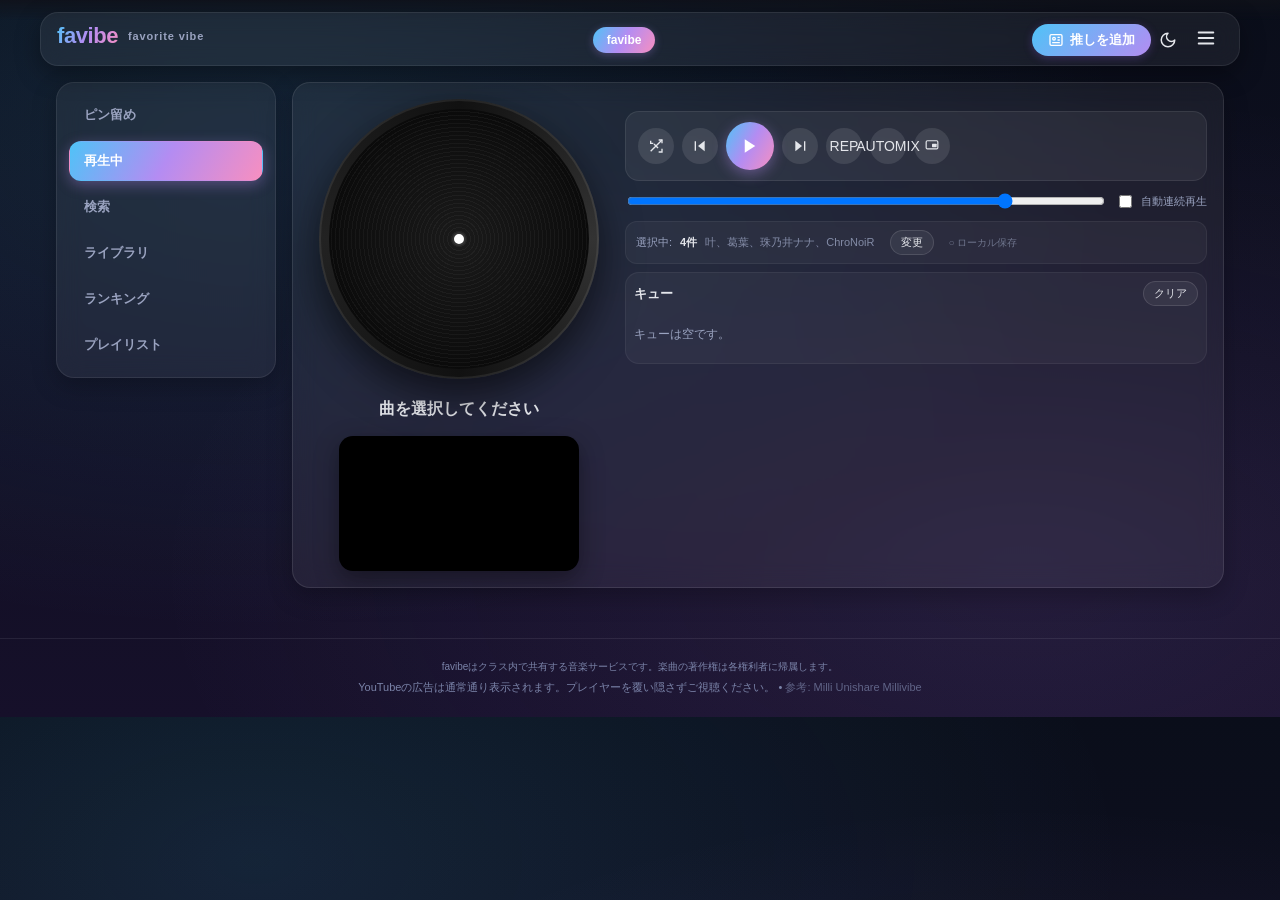
==== commit e69d6db3: "Revert "feat: 元サイト大幅アップデートをfavibeに反映 (データ保持)" This reverts commit fa759374518d3296871df8a1042bf5a253" ====
--- a/index.html
+++ b/index.html
@@ -21,6 +21,7 @@
 <link rel="stylesheet" href="/video.css">
 <link rel="stylesheet" href="/millivibe.css">
 <link rel="stylesheet" href="/favibe.css">
+<script>try{ document.documentElement.setAttribute('data-theme','dark'); }catch(e){}</script>
 <style>
 /* favibe oshi modal additions */
 .favibe-logo-text {
@@ -130,7 +131,6 @@
   font-weight: 700;
 }
 </style>
-<script>try{ document.documentElement.setAttribute('data-theme','dark'); }catch(e){}</script>
 </head>
 <body class="millivibe favibe">
 <header>
@@ -197,12 +197,18 @@
         <p id="oshiReqStatus" style="margin:8px 0 0;font-size:11px;color:#9aa3c0"></p>
         <div id="oshiReqList" style="margin-top:10px;display:flex;flex-direction:column;gap:6px"></div>
       </div>
+    </div>
+    <div class="oshi-modal-foot">
+      <span id="oshiSyncStatus" style="margin-right:auto;font-size:11px;color:#9aa3c0"></span>
+      <button id="oshiCancel" style="padding:10px 16px;border-radius:999px;border:1px solid rgba(255,255,255,0.12);background:rgba(255,255,255,0.06);color:#e4e6eb;font-size:13px;font-weight:700;cursor:pointer">キャンセル</button>
+      <button id="oshiSave" style="padding:10px 20px;border-radius:999px;border:none;background:linear-gradient(120deg,#4fc3f7,#b48cf2,#f78fc0);color:#fff;font-size:13px;font-weight:800;cursor:pointer;box-shadow:0 4px 14px rgba(183,140,242,0.35)">保存して更新を開始</button>
+    </div>
+  </div>
+</div>
+
 <div class="vibe-layout">
-    <nav class="vibe-side-nav" id="vibeSideNav" aria-label="Millivibeメニュー">
-    <div id="pinnedBar" style="display:grid;grid-template-columns:1fr 1fr;gap:8px;margin-bottom:10px;padding:8px;background:rgba(255,255,255,0.04);border-radius:12px;border:1px dashed rgba(255,255,255,0.12)">
-      <div style="grid-column:1/-1;font-size:11px;color:#9aa3c0;text-align:center">ピン留め（最大4つ）</div>
-    </div>
-    <div style="height:1px;background:rgba(255,255,255,0.08);margin:4px 0 8px"></div>
+  <nav class="vibe-side-nav" id="vibeSideNav" aria-label="favibeメニュー">
+    <button class="vibe-nav-item" data-tab="pinned">ピン留め</button>
     <button class="vibe-nav-item active" data-tab="nowplaying">再生中</button>
     <button class="vibe-nav-item" data-tab="search">検索</button>
     <button class="vibe-nav-item" data-tab="library">ライブラリ</button>
@@ -246,39 +252,32 @@
             <label style="display:flex;align-items:center;gap:6px;font-size:11px;color:#9aa3c0;white-space:nowrap"><input type="checkbox" id="autoNextToggle"> 自動連続再生</label>
           </div>
           <div id="oshiStatus" style="display:flex;align-items:center;gap:8px;margin:8px 0;padding:8px 10px;border-radius:12px;background:rgba(255,255,255,0.04);border:1px solid rgba(255,255,255,0.06);font-size:11px;color:#9aa3c0"></div>
-          <div id="queueWrap" class="queue-wrap" style="max-height:50vh;overflow-y:auto;scroll-behavior:smooth;padding-right:4px">
-            <div id="queueHistoryInline" style="display:none;margin-bottom:8px">
-              <div style="font-size:11px;color:#9aa3c0;margin-bottom:6px;display:flex;align-items:center;gap:6px">再生履歴 <span style="font-size:10px;border:1px solid rgba(255,255,255,0.12);border-radius:999px;padding:1px 6px">薄く表示</span></div>
-              <div id="historyListInline" style="display:flex;flex-direction:column;gap:6px;opacity:0.55"></div>
-              <div style="height:1px;background:linear-gradient(to right, transparent, rgba(183,140,242,0.5), transparent);margin:10px 0"></div>
-            </div>
+          <div id="queueWrap" class="queue-wrap">
             <div id="queueHistorySticky" style="display:none;position:sticky;top:0;background:rgba(10,14,26,0.92);backdrop-filter:blur(8px);padding:8px;border-radius:12px;margin-bottom:8px;z-index:2;border:1px solid rgba(255,255,255,0.08)">
               <div style="font-size:11px;color:#9aa3c0;margin-bottom:6px">最近再生した曲</div>
               <div id="historyListSticky" style="display:flex;flex-direction:column;gap:6px"></div>
             </div>
             <h3 style="font-size:13px;font-weight:800;margin:0 0 8px;display:flex;align-items:center;gap:8px">キュー <span id="queueCount" style="font-weight:400;color:#9aa3c0"></span><button id="btnClearQueue" style="margin-left:auto;padding:4px 10px;border-radius:999px;border:1px solid rgba(255,255,255,0.12);background:rgba(255,255,255,0.06);color:#e4e6eb;font-size:11px;cursor:pointer">クリア</button></h3>
-            <div id="queueList" style="display:flex;flex-direction:column;gap:6px"></div>
+            <div id="queueList" style="display:flex;flex-direction:column;gap:6px;max-height:360px;overflow-y:auto;scroll-behavior:smooth"></div>
           </div>
         </div>
       </div>
+    </section>
+
+    <!-- ピン留め -->
+    <section id="vibePinnedSec" class="vibe-section" data-tab="pinned" style="display:none">
+      <h3 style="font-size:14px;font-weight:800;margin:0 0 10px">ピン留め（最大4つ）</h3>
+      <div id="pinnedGrid" style="display:grid;grid-template-columns:repeat(auto-fill,minmax(140px,1fr));gap:12px"></div>
+      <p style="font-size:11px;color:#9aa3c0;margin-top:8px">曲やプレイリストの pin ボタンで追加できます。</p>
     </section>
 
     <!-- 検索 -->
     <section id="vibeSearchSec" class="vibe-section" data-tab="search" style="display:none">
-      <div style="display:flex;gap:8px;align-items:center;margin-bottom:10px">
-        <input id="songSearch" placeholder="曲名・アーティスト・タグで検索" style="flex:1;padding:10px 14px;border-radius:999px;border:1px solid rgba(255,255,255,0.12);background:rgba(255,255,255,0.08);color:#e4e6eb">
-      </div>
-      <div id="searchSuggest" style="display:flex;gap:6px;flex-wrap:wrap;margin-bottom:8px"></div>
-      <div style="display:flex;gap:8px;align-items:center;flex-wrap:wrap;margin-bottom:10px">
-        <select id="filterTalent" style="padding:8px 10px;border-radius:999px;border:1px solid rgba(255,255,255,0.12);background:rgba(255,255,255,0.08);color:#e4e6eb;font-size:12px"><option value="">全タレント</option></select>
-        <select id="filterPlaylist" style="padding:8px 10px;border-radius:999px;border:1px solid rgba(255,255,255,0.12);background:rgba(255,255,255,0.08);color:#e4e6eb;font-size:12px"><option value="">全プレイリスト</option></select>
-        <select id="sortSelect" style="padding:8px 10px;border-radius:999px;border:1px solid rgba(255,255,255,0.12);background:rgba(255,255,255,0.08);color:#e4e6eb;font-size:12px"><option value="new">新着</option><option value="popular">人気</option><option value="name">名前順</option><option value="plays">再生回数</option></select>
-        <label style="font-size:11px;color:#9aa3c0;display:flex;align-items:center;gap:4px"><input type="checkbox" id="filterFavorites"> お気に入りのみ</label>
-      </div>
-      <div id="searchTags" style="display:flex;gap:6px;flex-wrap:wrap;margin-bottom:10px"></div>
+      <div style="display:flex;gap:8px;align-items:center;margin-bottom:12px">
+        <input id="songSearch" placeholder="曲を検索" style="flex:1;padding:10px 14px;border-radius:999px;border:1px solid rgba(255,255,255,0.12);background:rgba(255,255,255,0.08);color:#e4e6eb">
+      </div>
       <div id="searchRecommend" style="margin-bottom:16px"></div>
       <div id="searchResults" style="display:grid;grid-template-columns:repeat(auto-fill,minmax(140px,1fr));gap:12px"></div>
-      <button id="btnShowAllSongs" style="width:100%;margin-top:12px;padding:12px;border-radius:14px;background:rgba(255,255,255,0.06);border:1px solid rgba(255,255,255,0.08);color:#e4e6eb;font-weight:700;cursor:pointer;display:flex;align-items:center;justify-content:center;gap:6px"><svg width="16" height="16" viewBox="0 0 24 24" fill="none" stroke="currentColor" stroke-width="2"><rect x="3" y="3" width="7" height="7" rx="1"/><rect x="14" y="3" width="7" height="7" rx="1"/><rect x="3" y="14" width="7" height="7" rx="1"/><path d="M14 14h3v3h-3z"/><path d="M21 14v3"/><path d="M14 21h3v-3"/></svg> 曲一覧をすべて表示</button>
     </section>
 
     <!-- ライブラリ -->
@@ -302,31 +301,16 @@
     <section id="vibeRankingSec" class="vibe-section" data-tab="ranking" style="display:none">
       <h3 style="font-size:14px;font-weight:800;margin:0 0 10px">人気ランキング</h3>
       <div id="rankingList" style="display:flex;flex-direction:column;gap:8px"></div>
-      <p style="font-size:11px;color:#9aa3c0;margin-top:8px">YouTube再生数とUnishare内再生回数を併記しています。</p>
+      <p style="font-size:11px;color:#9aa3c0;margin-top:8px">YouTube再生数とfavibe内再生回数を併記しています。</p>
     </section>
 
     <!-- プレイリスト -->
     <section id="vibePlaylistsSec" class="vibe-section" data-tab="playlists" style="display:none">
-      <h3 style="font-size:12px;font-weight:800;color:#9aa3c0;margin:0 0 8px">タレント別（全曲）</h3>
-      <div id="talentPlaylists" style="display:grid;grid-template-columns:repeat(auto-fill,minmax(140px,1fr));gap:12px;margin-bottom:18px"></div>
-      <h3 style="font-size:12px;font-weight:800;color:#9aa3c0;margin:0 0 8px">プリセット</h3>
       <div id="presetPlaylists" style="display:grid;grid-template-columns:1fr 1fr;gap:12px;margin-bottom:18px"></div>
       <div style="display:flex;align-items:center;gap:8px;margin-bottom:8px"><h3 style="font-size:13px;font-weight:800;margin:0">自作プレイリスト</h3><button id="btnCreatePlaylist" style="margin-left:auto;padding:6px 12px;border-radius:999px;border:none;background:linear-gradient(120deg,#4fc3f7,#b48cf2,#f78fc0);color:#fff;font-size:12px;font-weight:800;cursor:pointer">新規作成</button></div>
       <div id="customPlaylists" style="display:flex;flex-direction:column;gap:8px"></div>
     </section>
   </main>
-</div>
-<div id="miniPlayer" style="display:none;position:fixed;bottom:0;left:0;right:0;z-index:140;background:rgba(10,14,26,0.92);backdrop-filter:blur(12px);border-top:1px solid rgba(255,255,255,0.08);padding:8px 16px;align-items:center;gap:12px">
-  <img id="miniThumb" style="width:48px;height:48px;border-radius:8px;object-fit:cover;flex-shrink:0" src="" alt="">
-  <div style="flex:1;min-width:0">
-    <div id="miniTitle" style="font-size:12px;font-weight:800;color:#e4e6eb;white-space:nowrap;overflow:hidden;text-overflow:ellipsis"></div>
-    <div id="miniArtist" style="font-size:11px;color:#9aa3c0;white-space:nowrap;overflow:hidden;text-overflow:ellipsis"></div>
-    <div style="height:3px;background:rgba(255,255,255,0.12);border-radius:999px;margin-top:4px"><div id="miniProgress" style="height:100%;width:0;background:linear-gradient(90deg,#4fc3f7,#b48cf2);border-radius:999px;transition:width 0.5s linear"></div></div>
-  </div>
-  <button id="miniPrev" aria-label="前へ" style="width:32px;height:32px;border-radius:50%;background:rgba(255,255,255,0.08);border:none;color:#e4e6eb;cursor:pointer;display:inline-flex;align-items:center;justify-content:center"><svg width="14" height="14" viewBox="0 0 24 24" fill="currentColor"><polygon points="19 20 9 12 19 4 19 20"/><line x1="5" y1="19" x2="5" y2="5" style="stroke:currentColor;stroke-width:2"/></svg></button>
-  <button id="miniPlay" aria-label="再生" style="width:40px;height:40px;border-radius:50%;background:linear-gradient(120deg,#4fc3f7,#b48cf2,#f78fc0);color:#fff;border:none;cursor:pointer;display:inline-flex;align-items:center;justify-content:center"><svg width="16" height="16" viewBox="0 0 24 24" fill="currentColor"><polygon points="5 3 19 12 5 21 5 3"/></svg></button>
-  <button id="miniNext" aria-label="次へ" style="width:32px;height:32px;border-radius:50%;background:rgba(255,255,255,0.08);border:none;color:#e4e6eb;cursor:pointer;display:inline-flex;align-items:center;justify-content:center"><svg width="14" height="14" viewBox="0 0 24 24" fill="currentColor"><polygon points="5 4 15 12 5 20 5 4"/><line x1="19" y1="5" x2="19" y2="19" style="stroke:currentColor;stroke-width:2"/></svg></button>
-  <button id="miniExpand" aria-label="拡大" style="width:32px;height:32px;border-radius:50%;background:transparent;border:1px solid rgba(255,255,255,0.12);color:#9aa3c0;cursor:pointer;display:inline-flex;align-items:center;justify-content:center"><svg width="14" height="14" viewBox="0 0 24 24" fill="none" stroke="currentColor" stroke-width="2"><polyline points="15 3 21 3 21 9"/><polyline points="9 21 3 21 3 15"/><line x1="21" y1="3" x2="14" y2="10"/><line x1="3" y1="21" x2="10" y2="14"/></svg></button>
 </div>
 <footer class="site-footer">
   <p>favibeはクラス内で共有する音楽サービスです。楽曲の著作権は各権利者に帰属します。</p>
--- a/favibe.css
+++ b/favibe.css
@@ -1,274 +1,14 @@
-/* Millivibe - ダークでかっこいいディスコ */
-body.millivibe {
-  background: #0a0e1a;
-  background-image: radial-gradient(ellipse at 20% 20%, rgba(79,195,247,0.12), transparent 60%), radial-gradient(ellipse at 80% 80%, rgba(183,140,242,0.10), transparent 60%), linear-gradient(180deg, #0a0e1a, #16102a);
-  color: #e4e6eb;
-  overflow-x: hidden;
-}
-body.millivibe header {
-  background: rgba(255,255,255,0.06);
-  backdrop-filter: blur(12px);
-  -webkit-backdrop-filter: blur(12px);
-  border: 1px solid rgba(255,255,255,0.08);
-  box-shadow: 0 8px 24px rgba(0,0,0,0.35);
-}
-body.millivibe .tab-item {
-  background: rgba(255,255,255,0.08);
-  color: #9aa3c0;
-  border: 1px solid rgba(255,255,255,0.08);
-}
-body.millivibe .tab-item.active {
-  background: linear-gradient(120deg, #4fc3f7, #b48cf2, #f78fc0);
-  color: #fff;
-  border-color: transparent;
-}
-body.millivibe .vibe-section {
-  background: rgba(255,255,255,0.06);
-  backdrop-filter: blur(12px);
-  border: 1px solid rgba(255,255,255,0.10);
-  border-radius: 18px;
-  padding: 16px;
-  margin-bottom: 18px;
-  box-shadow: 0 8px 24px rgba(0,0,0,0.25);
-  transition: transform 0.2s ease, opacity 0.2s ease;
-  will-change: transform, opacity;
-}
-body.millivibe .vibe-section:hover { transform: translateY(-1px); }
-body.millivibe .site-footer { color: #7a83a8; border-top-color: rgba(255,255,255,0.08); }
-
-/* レイアウト：左ナビ＋メイン */
-.vibe-layout {
-  display: grid;
-  grid-template-columns: 220px 1fr;
-  gap: 16px;
-  max-width: 1200px;
-  margin: 16px auto 0;
-  padding: 0 16px;
-}
-.vibe-side-nav {
-  position: sticky;
-  top: 80px;
-  align-self: start;
-  display: flex;
-  flex-direction: column;
-  gap: 6px;
-  background: rgba(255,255,255,0.06);
-  backdrop-filter: blur(12px);
-  border: 1px solid rgba(255,255,255,0.08);
-  border-radius: 18px;
-  padding: 12px;
-  box-shadow: 0 8px 24px rgba(0,0,0,0.25);
-}
-.vibe-nav-item {
-  width: 100%;
-  text-align: left;
-  padding: 10px 14px;
-  border-radius: 12px;
-  border: 1px solid transparent;
-  background: transparent;
-  color: #9aa3c0;
-  font-size: 13px;
-  font-weight: 700;
-  cursor: pointer;
-  transition: background 0.15s, color 0.15s, transform 0.15s;
-}
-.vibe-nav-item:hover { background: rgba(255,255,255,0.08); transform: translateX(2px); }
-.vibe-nav-item.active {
-  background: linear-gradient(120deg, #4fc3f7, #b48cf2, #f78fc0);
-  color: #fff;
-  border-color: transparent;
-  box-shadow: 0 4px 14px rgba(183,140,242,0.35);
-}
-.vibe-main { min-width: 0; }
-.vibe-now-grid {
-  display: grid;
-  grid-template-columns: 300px 1fr;
-  gap: 16px;
-}
-@media (max-width: 900px) {
-  .vibe-layout { grid-template-columns: 1fr; }
-  .vibe-side-nav { position: relative; top: 0; flex-direction: row; overflow-x: auto; scrollbar-width: none; }
-  .vibe-side-nav::-webkit-scrollbar { display: none; }
-  .vibe-nav-item { flex: 0 0 auto; white-space: nowrap; }
-  .vibe-now-grid { grid-template-columns: 1fr; }
-}
-
-/* レコード：大きく */
-.vibe-record-wrap { display: flex; flex-direction: column; align-items: center; gap: 10px; margin-bottom: 12px; }
-.vibe-record {
-  width: 280px; height: 280px;
-  border-radius: 50%;
-  background: conic-gradient(from 0deg, #111, #333, #111, #222, #111);
-  display: flex; align-items: center; justify-content: center;
-  position: relative;
-  box-shadow: 0 16px 40px rgba(0,0,0,0.6), inset 0 0 0 2px rgba(255,255,255,0.08);
-  animation: spin 4s linear infinite;
-  animation-play-state: paused;
-  will-change: transform;
-}
-@media (max-width: 900px) {
-  .vibe-record { width: min(70vw, 280px); height: min(70vw, 280px); }
-  .vibe-record .record-vinyl { width: min(65vw, 260px); height: min(65vw, 260px); }
-}
-.vibe-record.playing { animation-play-state: running; }
-.vibe-record .record-vinyl {
-  width: 260px; height: 260px;
-  border-radius: 50%;
-  background: radial-gradient(circle at center, #1a1a1a 0%, #0e0e0e 60%, #000 100%);
-  display: flex; align-items: center; justify-content: center;
-  position: relative;
-  overflow: hidden;
-}
-.vibe-record .record-vinyl::before {
-  content: "";
-  position: absolute; inset: 0;
-  border-radius: 50%;
-  background: repeating-radial-gradient(circle at center, transparent 0 3px, rgba(255,255,255,0.04) 3px 4px);
-}
-#recordThumb {
-  width: 110px; height: 110px;
-  border-radius: 50%;
-  object-fit: cover;
-  border: 2px solid rgba(255,255,255,0.9);
-  box-shadow: 0 0 0 4px rgba(0,0,0,0.6);
-  z-index: 1;
-}
-.record-center {
-  position: absolute;
-  width: 14px; height: 14px;
-  border-radius: 50%;
-  background: #fff;
-  border: 2px solid #333;
-  z-index: 2;
-}
-@keyframes spin { to { transform: rotate(360deg); } }
-
-/* プレイヤー：小さく（240x135） */
-.vibe-player-wrap {
-  position: relative;
-  background: #000;
-  border-radius: 14px;
-  overflow: hidden;
-  box-shadow: 0 8px 24px rgba(0,0,0,0.4);
-  width: 100%;
-  max-width: 320px;
-  margin: 0 auto;
-  aspect-ratio: 16 / 9;
-}
-.vibe-player-wrap.small {
-  max-width: 240px;
-  aspect-ratio: 16 / 9;
-}
-.vibe-player-wrap iframe, #vibePlayer {
-  position: absolute;
-  top: 0; left: 0;
-  width: 100%; height: 100%;
-  border: none;
-}
-
-/* コントロールバー */
-.vibe-controls {
+/* favibe - favorite vibe, extends millivibe.css */
+body.favibe header .header-logo {
   display: flex;
   align-items: center;
   gap: 8px;
-  margin-top: 12px;
-  flex-wrap: wrap;
-  padding: 10px 12px;
-  background: rgba(255,255,255,0.06);
-  border-radius: 14px;
-  border: 1px solid rgba(255,255,255,0.08);
 }
-.vibe-controls button {
-  width: 36px; height: 36px;
-  border-radius: 50%;
-  border: none;
-  background: rgba(255,255,255,0.10);
-  color: #e4e6eb;
-  font-size: 14px;
-  cursor: pointer;
-  display: inline-flex; align-items: center; justify-content: center;
-  transition: background 0.15s, transform 0.15s, box-shadow 0.15s;
+.favibe-logo-text { /* defined inline in index.html as well */ }
+/* ensure oshi status blends */
+#oshiStatus {
+  background: rgba(255,255,255,0.04);
+  border: 1px solid rgba(255,255,255,0.06);
+  border-radius: 12px;
+  padding: 8px 10px;
 }
-.vibe-controls button:hover { background: rgba(255,255,255,0.18); transform: translateY(-1px); }
-.vibe-controls button.play-main {
-  width: 48px; height: 48px;
-  background: linear-gradient(120deg, #4fc3f7, #b48cf2, #f78fc0);
-  color: #fff;
-  font-size: 18px;
-  box-shadow: 0 4px 14px rgba(183,140,242,0.4);
-}
-.vibe-controls button.active {
-  background: linear-gradient(120deg, #4fc3f7, #b48cf2);
-  color: #fff;
-}
-.vibe-controls #btnAutomix.active {
-  background: linear-gradient(120deg, #f78fc0, #b48cf2);
-  color: #fff;
-  font-weight: 800;
-  width: auto;
-  padding: 0 14px;
-  border-radius: 999px;
-  font-size: 11px;
-}
-.vibe-controls input[type="range"] { accent-color: #b48cf2; }
-
-/* キュー・リスト */
-.queue-wrap { background: rgba(255,255,255,0.04); border-radius: 14px; padding: 8px; border: 1px solid rgba(255,255,255,0.06); }
-#queueList .queue-item, #allSongs .song-item, #rankingList .rank-item, #customPlaylists .pl-item, #presetPlaylists .preset-card, #searchResults .song-card, #libFavorites .song-card, #pinnedGrid .pin-card {
-  display: flex;
-  gap: 10px;
-  align-items: center;
-  padding: 8px 10px;
-  border-radius: 12px;
-  background: rgba(255,255,255,0.05);
-  border: 1px solid rgba(255,255,255,0.08);
-  transition: background 0.15s, transform 0.2s, opacity 0.2s;
-  will-change: transform, opacity;
-}
-#queueList .queue-item.active { background: rgba(183,140,242,0.18); border-color: rgba(183,140,242,0.35); }
-#queueList .queue-item:hover, #allSongs .song-item:hover, #searchResults .song-card:hover { background: rgba(255,255,255,0.10); transform: translateY(-1px); }
-.drag-handle {
-  width: 20px; height: 20px;
-  display: inline-flex; align-items: center; justify-content: center;
-  color: #7a83a8;
-  cursor: grab;
-  font-size: 14px;
-  flex-shrink: 0;
-  touch-action: none;
-}
-.drag-handle:active { cursor: grabbing; }
-.queue-item.dragging { opacity: 0.5; transform: scale(0.98); }
-.song-thumb { width: 56px; height: 42px; border-radius: 8px; object-fit: cover; flex-shrink: 0; background: #222; }
-.song-card .song-thumb { width: 100%; height: auto; aspect-ratio: 16/9; border-radius: 10px; }
-.song-card { flex-direction: column; align-items: stretch; padding: 0; overflow: hidden; cursor: pointer; }
-.song-card .song-meta { padding: 8px 10px; }
-.song-meta { flex: 1; min-width: 0; }
-.song-title { font-size: 12px; font-weight: 700; color: #e4e6eb; white-space: nowrap; overflow: hidden; text-overflow: ellipsis; }
-.song-artist { font-size: 11px; color: #9aa3c0; white-space: nowrap; overflow: hidden; text-overflow: ellipsis; }
-.preset-card {
-  flex-direction: column;
-  align-items: flex-start;
-  padding: 14px;
-  cursor: pointer;
-  background: linear-gradient(135deg, rgba(79,195,247,0.12), rgba(183,140,242,0.12));
-}
-.preset-card:hover { transform: translateY(-2px); }
-.preset-title { font-size: 13px; font-weight: 800; color: #e4e6eb; }
-.preset-desc { font-size: 11px; color: #9aa3c0; margin-top: 4px; }
-.library-grid { display: grid; grid-template-columns: repeat(auto-fill, minmax(140px,1fr)); gap: 12px; }
-#searchResults { display: grid; grid-template-columns: repeat(auto-fill, minmax(140px,1fr)); gap: 12px; }
-#libFavorites { display: grid; grid-template-columns: repeat(auto-fill, minmax(140px,1fr)); gap: 12px; }
-#pinnedGrid { display: grid; grid-template-columns: repeat(auto-fill, minmax(140px,1fr)); gap: 12px; }
-.flying-thumb {
-  position: fixed;
-  z-index: 9999;
-  pointer-events: none;
-  border-radius: 8px;
-  box-shadow: 0 8px 24px rgba(0,0,0,0.4);
-  transition: transform 0.45s cubic-bezier(0.2,0,0,1), opacity 0.45s;
-  will-change: transform;
-}
-@media (prefers-reduced-motion: reduce) {
-  .vibe-record { animation: none !important; }
-  .vibe-section, #queueList .queue-item { transition: none !important; }
-}
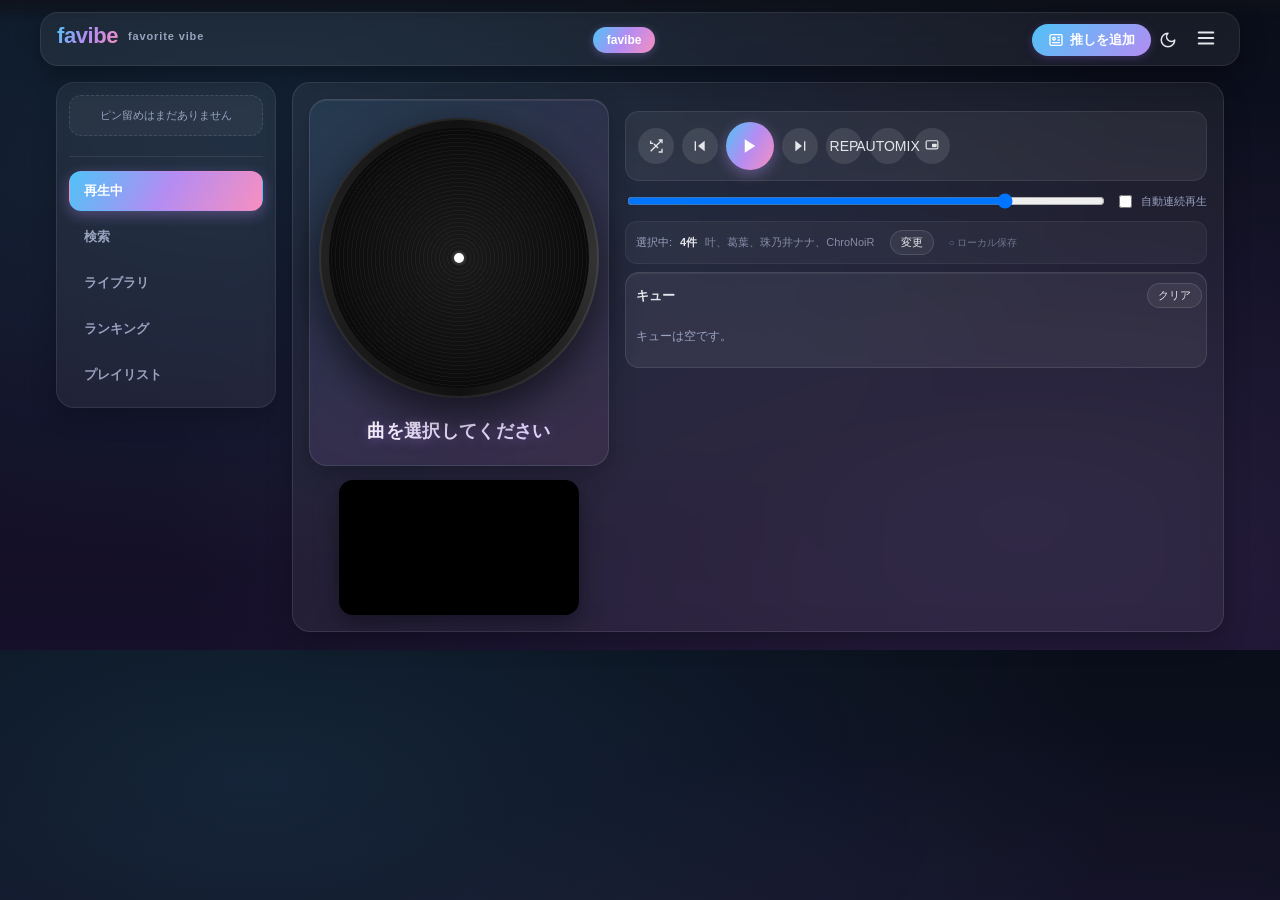
==== commit cac605a2: "feat: 検索タブを新UIに完璧反映 (pinnedBar/miniPlayer/talentPlaylists含む) - 上流 Millivibe 980行の検索大幅変更を完全移植: search" ====
--- a/index.html
+++ b/index.html
@@ -208,7 +208,10 @@
 
 <div class="vibe-layout">
   <nav class="vibe-side-nav" id="vibeSideNav" aria-label="favibeメニュー">
-    <button class="vibe-nav-item" data-tab="pinned">ピン留め</button>
+    <div id="pinnedBar" style="display:grid;grid-template-columns:1fr 1fr;gap:8px;margin-bottom:10px;padding:8px;background:rgba(255,255,255,0.04);border-radius:12px;border:1px dashed rgba(255,255,255,0.12)">
+      <div style="grid-column:1/-1;font-size:11px;color:#9aa3c0;text-align:center">ピン留め（最大4つ）</div>
+    </div>
+    <div style="height:1px;background:rgba(255,255,255,0.08);margin:4px 0 8px"></div>
     <button class="vibe-nav-item active" data-tab="nowplaying">再生中</button>
     <button class="vibe-nav-item" data-tab="search">検索</button>
     <button class="vibe-nav-item" data-tab="library">ライブラリ</button>
@@ -252,10 +255,11 @@
             <label style="display:flex;align-items:center;gap:6px;font-size:11px;color:#9aa3c0;white-space:nowrap"><input type="checkbox" id="autoNextToggle"> 自動連続再生</label>
           </div>
           <div id="oshiStatus" style="display:flex;align-items:center;gap:8px;margin:8px 0;padding:8px 10px;border-radius:12px;background:rgba(255,255,255,0.04);border:1px solid rgba(255,255,255,0.06);font-size:11px;color:#9aa3c0"></div>
-          <div id="queueWrap" class="queue-wrap">
-            <div id="queueHistorySticky" style="display:none;position:sticky;top:0;background:rgba(10,14,26,0.92);backdrop-filter:blur(8px);padding:8px;border-radius:12px;margin-bottom:8px;z-index:2;border:1px solid rgba(255,255,255,0.08)">
-              <div style="font-size:11px;color:#9aa3c0;margin-bottom:6px">最近再生した曲</div>
-              <div id="historyListSticky" style="display:flex;flex-direction:column;gap:6px"></div>
+          <div id="queueWrap" class="queue-wrap" style="max-height:50vh;overflow-y:auto;scroll-behavior:smooth;padding-right:4px">
+            <div id="queueHistoryInline" style="display:none;margin-bottom:8px">
+              <div style="font-size:11px;color:#9aa3c0;margin-bottom:6px;display:flex;align-items:center;gap:6px">再生履歴 <span style="font-size:10px;border:1px solid rgba(255,255,255,0.12);border-radius:999px;padding:1px 6px">薄く表示</span></div>
+              <div id="historyListInline" style="display:flex;flex-direction:column;gap:6px;opacity:0.55"></div>
+              <div style="height:1px;background:linear-gradient(to right, transparent, rgba(183,140,242,0.5), transparent);margin:10px 0"></div>
             </div>
             <h3 style="font-size:13px;font-weight:800;margin:0 0 8px;display:flex;align-items:center;gap:8px">キュー <span id="queueCount" style="font-weight:400;color:#9aa3c0"></span><button id="btnClearQueue" style="margin-left:auto;padding:4px 10px;border-radius:999px;border:1px solid rgba(255,255,255,0.12);background:rgba(255,255,255,0.06);color:#e4e6eb;font-size:11px;cursor:pointer">クリア</button></h3>
             <div id="queueList" style="display:flex;flex-direction:column;gap:6px;max-height:360px;overflow-y:auto;scroll-behavior:smooth"></div>
@@ -263,21 +267,22 @@
         </div>
       </div>
     </section>
-
-    <!-- ピン留め -->
-    <section id="vibePinnedSec" class="vibe-section" data-tab="pinned" style="display:none">
-      <h3 style="font-size:14px;font-weight:800;margin:0 0 10px">ピン留め（最大4つ）</h3>
-      <div id="pinnedGrid" style="display:grid;grid-template-columns:repeat(auto-fill,minmax(140px,1fr));gap:12px"></div>
-      <p style="font-size:11px;color:#9aa3c0;margin-top:8px">曲やプレイリストの pin ボタンで追加できます。</p>
-    </section>
-
-    <!-- 検索 -->
+<!-- 検索 -->
     <section id="vibeSearchSec" class="vibe-section" data-tab="search" style="display:none">
-      <div style="display:flex;gap:8px;align-items:center;margin-bottom:12px">
-        <input id="songSearch" placeholder="曲を検索" style="flex:1;padding:10px 14px;border-radius:999px;border:1px solid rgba(255,255,255,0.12);background:rgba(255,255,255,0.08);color:#e4e6eb">
-      </div>
+      <div style="display:flex;gap:8px;align-items:center;margin-bottom:10px">
+        <input id="songSearch" placeholder="曲名・アーティスト・タグで検索" style="flex:1;padding:10px 14px;border-radius:999px;border:1px solid rgba(255,255,255,0.12);background:rgba(255,255,255,0.08);color:#e4e6eb">
+      </div>
+      <div id="searchSuggest" style="display:flex;gap:6px;flex-wrap:wrap;margin-bottom:8px"></div>
+      <div style="display:flex;gap:8px;align-items:center;flex-wrap:wrap;margin-bottom:10px">
+        <select id="filterTalent" style="padding:8px 10px;border-radius:999px;border:1px solid rgba(255,255,255,0.12);background:rgba(255,255,255,0.08);color:#e4e6eb;font-size:12px"><option value="">全タレント</option></select>
+        <select id="filterPlaylist" style="padding:8px 10px;border-radius:999px;border:1px solid rgba(255,255,255,0.12);background:rgba(255,255,255,0.08);color:#e4e6eb;font-size:12px"><option value="">全プレイリスト</option></select>
+        <select id="sortSelect" style="padding:8px 10px;border-radius:999px;border:1px solid rgba(255,255,255,0.12);background:rgba(255,255,255,0.08);color:#e4e6eb;font-size:12px"><option value="new">新着</option><option value="popular">人気</option><option value="name">名前順</option><option value="plays">再生回数</option></select>
+        <label style="font-size:11px;color:#9aa3c0;display:flex;align-items:center;gap:4px"><input type="checkbox" id="filterFavorites"> お気に入りのみ</label>
+      </div>
+      <div id="searchTags" style="display:flex;gap:6px;flex-wrap:wrap;margin-bottom:10px"></div>
       <div id="searchRecommend" style="margin-bottom:16px"></div>
       <div id="searchResults" style="display:grid;grid-template-columns:repeat(auto-fill,minmax(140px,1fr));gap:12px"></div>
+      <button id="btnShowAllSongs" style="width:100%;margin-top:12px;padding:12px;border-radius:14px;background:rgba(255,255,255,0.06);border:1px solid rgba(255,255,255,0.08);color:#e4e6eb;font-weight:700;cursor:pointer;display:flex;align-items:center;justify-content:center;gap:6px"><svg width="16" height="16" viewBox="0 0 24 24" fill="none" stroke="currentColor" stroke-width="2"><rect x="3" y="3" width="7" height="7" rx="1"/><rect x="14" y="3" width="7" height="7" rx="1"/><rect x="3" y="14" width="7" height="7" rx="1"/><path d="M14 14h3v3h-3z"/><path d="M21 14v3"/><path d="M14 21h3v-3"/></svg> 曲一覧をすべて表示</button>
     </section>
 
     <!-- ライブラリ -->
@@ -306,11 +311,18 @@
 
     <!-- プレイリスト -->
     <section id="vibePlaylistsSec" class="vibe-section" data-tab="playlists" style="display:none">
+      <h3 style="font-size:12px;font-weight:800;color:#9aa3c0;margin:0 0 8px">タレント別（全曲）</h3>
+      <div id="talentPlaylists" style="display:grid;grid-template-columns:repeat(auto-fill,minmax(140px,1fr));gap:12px;margin-bottom:18px"></div>
+      <h3 style="font-size:12px;font-weight:800;color:#9aa3c0;margin:0 0 8px">プリセット</h3>
       <div id="presetPlaylists" style="display:grid;grid-template-columns:1fr 1fr;gap:12px;margin-bottom:18px"></div>
       <div style="display:flex;align-items:center;gap:8px;margin-bottom:8px"><h3 style="font-size:13px;font-weight:800;margin:0">自作プレイリスト</h3><button id="btnCreatePlaylist" style="margin-left:auto;padding:6px 12px;border-radius:999px;border:none;background:linear-gradient(120deg,#4fc3f7,#b48cf2,#f78fc0);color:#fff;font-size:12px;font-weight:800;cursor:pointer">新規作成</button></div>
       <div id="customPlaylists" style="display:flex;flex-direction:column;gap:8px"></div>
     </section>
   </main>
+<div id="miniPlayer" style="display:none;position:fixed;bottom:0;left:0;right:0;z-index:140;background:rgba(10,14,26,0.92);backdrop-filter:blur(12px);border-top:1px solid rgba(255,255,255,0.08);padding:8px 16px;align-items:center;gap:12px">
+  <img id="miniThumb" style="width:48px;height:48px;border-radius:8px;object-fit:cover;flex-shrink:0" src="" alt="">
+  <div style="flex:1;min-width:0">
+    <div id="miniTitle" style="font-size:12px;font-weight:800;color:#e4e6eb;white-space:nowrap;overflow:hidden;text-overflow:ellipsis"></div>
 </div>
 <footer class="site-footer">
   <p>favibeはクラス内で共有する音楽サービスです。楽曲の著作権は各権利者に帰属します。</p>
--- a/millivibe.css
+++ b/millivibe.css
@@ -93,8 +93,32 @@
   .vibe-now-grid { grid-template-columns: 1fr; }
 }
 
-/* レコード：大きく */
-.vibe-record-wrap { display: flex; flex-direction: column; align-items: center; gap: 10px; margin-bottom: 12px; }
+/* レコード：大きく・より見やすく */
+.vibe-record-wrap {
+  display: flex; flex-direction: column; align-items: center; gap: 12px; margin-bottom: 14px;
+  padding: 18px;
+  background: linear-gradient(135deg, rgba(79,195,247,0.08), rgba(183,140,242,0.10), rgba(247,143,192,0.08));
+  border: 1px solid rgba(255,255,255,0.10);
+  border-radius: 18px;
+  box-shadow: 0 8px 24px rgba(0,0,0,0.25), inset 0 1px 0 rgba(255,255,255,0.08);
+}
+.vibe-record-wrap .record-info { text-align: center; }
+#nowTitle {
+  font-size: 18px !important;
+  font-weight: 900 !important;
+  letter-spacing: 0.02em;
+  background: linear-gradient(120deg, #fff, #e0d4ff);
+  -webkit-background-clip: text;
+  background-clip: text;
+  color: transparent !important;
+  text-shadow: 0 2px 12px rgba(183,140,242,0.35);
+  line-height: 1.3;
+}
+#nowArtist {
+  font-size: 13px !important;
+  font-weight: 600;
+  color: #b8c0e0 !important;
+}
 .vibe-record {
   width: 280px; height: 280px;
   border-radius: 50%;
@@ -212,18 +236,19 @@
 }
 .vibe-controls input[type="range"] { accent-color: #b48cf2; }
 
-/* キュー・リスト */
-.queue-wrap { background: rgba(255,255,255,0.04); border-radius: 14px; padding: 8px; border: 1px solid rgba(255,255,255,0.06); }
-#queueList .queue-item, #allSongs .song-item, #rankingList .rank-item, #customPlaylists .pl-item, #presetPlaylists .preset-card, #searchResults .song-card, #libFavorites .song-card, #pinnedGrid .pin-card {
+/* キュー・リスト - より見やすく */
+.queue-wrap { background: rgba(255,255,255,0.06); border-radius: 14px; padding: 10px; border: 1px solid rgba(255,255,255,0.10); box-shadow: inset 0 1px 0 rgba(255,255,255,0.06); }
+#queueList .queue-item, #allSongs .song-item, #rankingList .rank-item, #customPlaylists .pl-item, #presetPlaylists .preset-card, #searchResults .song-card, #libFavorites .song-card, #pinnedGrid .pin-card, #pinnedBar .pin-card {
   display: flex;
   gap: 10px;
   align-items: center;
-  padding: 8px 10px;
-  border-radius: 12px;
-  background: rgba(255,255,255,0.05);
-  border: 1px solid rgba(255,255,255,0.08);
-  transition: background 0.15s, transform 0.2s, opacity 0.2s;
+  padding: 10px 12px;
+  border-radius: 14px;
+  background: rgba(255,255,255,0.08);
+  border: 1px solid rgba(255,255,255,0.12);
+  transition: background 0.15s, transform 0.2s, opacity 0.2s, box-shadow 0.2s;
   will-change: transform, opacity;
+  box-shadow: 0 2px 8px rgba(0,0,0,0.15);
 }
 #queueList .queue-item.active { background: rgba(183,140,242,0.18); border-color: rgba(183,140,242,0.35); }
 #queueList .queue-item:hover, #allSongs .song-item:hover, #searchResults .song-card:hover { background: rgba(255,255,255,0.10); transform: translateY(-1px); }
--- a/favibe.css
+++ b/favibe.css
@@ -1,14 +1,299 @@
-/* favibe - favorite vibe, extends millivibe.css */
-body.favibe header .header-logo {
+/* Millivibe - ダークでかっこいいディスコ */
+body.millivibe {
+  background: #0a0e1a;
+  background-image: radial-gradient(ellipse at 20% 20%, rgba(79,195,247,0.12), transparent 60%), radial-gradient(ellipse at 80% 80%, rgba(183,140,242,0.10), transparent 60%), linear-gradient(180deg, #0a0e1a, #16102a);
+  color: #e4e6eb;
+  overflow-x: hidden;
+}
+body.millivibe header {
+  background: rgba(255,255,255,0.06);
+  backdrop-filter: blur(12px);
+  -webkit-backdrop-filter: blur(12px);
+  border: 1px solid rgba(255,255,255,0.08);
+  box-shadow: 0 8px 24px rgba(0,0,0,0.35);
+}
+body.millivibe .tab-item {
+  background: rgba(255,255,255,0.08);
+  color: #9aa3c0;
+  border: 1px solid rgba(255,255,255,0.08);
+}
+body.millivibe .tab-item.active {
+  background: linear-gradient(120deg, #4fc3f7, #b48cf2, #f78fc0);
+  color: #fff;
+  border-color: transparent;
+}
+body.millivibe .vibe-section {
+  background: rgba(255,255,255,0.06);
+  backdrop-filter: blur(12px);
+  border: 1px solid rgba(255,255,255,0.10);
+  border-radius: 18px;
+  padding: 16px;
+  margin-bottom: 18px;
+  box-shadow: 0 8px 24px rgba(0,0,0,0.25);
+  transition: transform 0.2s ease, opacity 0.2s ease;
+  will-change: transform, opacity;
+}
+body.millivibe .vibe-section:hover { transform: translateY(-1px); }
+body.millivibe .site-footer { color: #7a83a8; border-top-color: rgba(255,255,255,0.08); }
+
+/* レイアウト：左ナビ＋メイン */
+.vibe-layout {
+  display: grid;
+  grid-template-columns: 220px 1fr;
+  gap: 16px;
+  max-width: 1200px;
+  margin: 16px auto 0;
+  padding: 0 16px;
+}
+.vibe-side-nav {
+  position: sticky;
+  top: 80px;
+  align-self: start;
+  display: flex;
+  flex-direction: column;
+  gap: 6px;
+  background: rgba(255,255,255,0.06);
+  backdrop-filter: blur(12px);
+  border: 1px solid rgba(255,255,255,0.08);
+  border-radius: 18px;
+  padding: 12px;
+  box-shadow: 0 8px 24px rgba(0,0,0,0.25);
+}
+.vibe-nav-item {
+  width: 100%;
+  text-align: left;
+  padding: 10px 14px;
+  border-radius: 12px;
+  border: 1px solid transparent;
+  background: transparent;
+  color: #9aa3c0;
+  font-size: 13px;
+  font-weight: 700;
+  cursor: pointer;
+  transition: background 0.15s, color 0.15s, transform 0.15s;
+}
+.vibe-nav-item:hover { background: rgba(255,255,255,0.08); transform: translateX(2px); }
+.vibe-nav-item.active {
+  background: linear-gradient(120deg, #4fc3f7, #b48cf2, #f78fc0);
+  color: #fff;
+  border-color: transparent;
+  box-shadow: 0 4px 14px rgba(183,140,242,0.35);
+}
+.vibe-main { min-width: 0; }
+.vibe-now-grid {
+  display: grid;
+  grid-template-columns: 300px 1fr;
+  gap: 16px;
+}
+@media (max-width: 900px) {
+  .vibe-layout { grid-template-columns: 1fr; }
+  .vibe-side-nav { position: relative; top: 0; flex-direction: row; overflow-x: auto; scrollbar-width: none; }
+  .vibe-side-nav::-webkit-scrollbar { display: none; }
+  .vibe-nav-item { flex: 0 0 auto; white-space: nowrap; }
+  .vibe-now-grid { grid-template-columns: 1fr; }
+}
+
+/* レコード：大きく・より見やすく */
+.vibe-record-wrap {
+  display: flex; flex-direction: column; align-items: center; gap: 12px; margin-bottom: 14px;
+  padding: 18px;
+  background: linear-gradient(135deg, rgba(79,195,247,0.08), rgba(183,140,242,0.10), rgba(247,143,192,0.08));
+  border: 1px solid rgba(255,255,255,0.10);
+  border-radius: 18px;
+  box-shadow: 0 8px 24px rgba(0,0,0,0.25), inset 0 1px 0 rgba(255,255,255,0.08);
+}
+.vibe-record-wrap .record-info { text-align: center; }
+#nowTitle {
+  font-size: 18px !important;
+  font-weight: 900 !important;
+  letter-spacing: 0.02em;
+  background: linear-gradient(120deg, #fff, #e0d4ff);
+  -webkit-background-clip: text;
+  background-clip: text;
+  color: transparent !important;
+  text-shadow: 0 2px 12px rgba(183,140,242,0.35);
+  line-height: 1.3;
+}
+#nowArtist {
+  font-size: 13px !important;
+  font-weight: 600;
+  color: #b8c0e0 !important;
+}
+.vibe-record {
+  width: 280px; height: 280px;
+  border-radius: 50%;
+  background: conic-gradient(from 0deg, #111, #333, #111, #222, #111);
+  display: flex; align-items: center; justify-content: center;
+  position: relative;
+  box-shadow: 0 16px 40px rgba(0,0,0,0.6), inset 0 0 0 2px rgba(255,255,255,0.08);
+  animation: spin 4s linear infinite;
+  animation-play-state: paused;
+  will-change: transform;
+}
+@media (max-width: 900px) {
+  .vibe-record { width: min(70vw, 280px); height: min(70vw, 280px); }
+  .vibe-record .record-vinyl { width: min(65vw, 260px); height: min(65vw, 260px); }
+}
+.vibe-record.playing { animation-play-state: running; }
+.vibe-record .record-vinyl {
+  width: 260px; height: 260px;
+  border-radius: 50%;
+  background: radial-gradient(circle at center, #1a1a1a 0%, #0e0e0e 60%, #000 100%);
+  display: flex; align-items: center; justify-content: center;
+  position: relative;
+  overflow: hidden;
+}
+.vibe-record .record-vinyl::before {
+  content: "";
+  position: absolute; inset: 0;
+  border-radius: 50%;
+  background: repeating-radial-gradient(circle at center, transparent 0 3px, rgba(255,255,255,0.04) 3px 4px);
+}
+#recordThumb {
+  width: 110px; height: 110px;
+  border-radius: 50%;
+  object-fit: cover;
+  border: 2px solid rgba(255,255,255,0.9);
+  box-shadow: 0 0 0 4px rgba(0,0,0,0.6);
+  z-index: 1;
+}
+.record-center {
+  position: absolute;
+  width: 14px; height: 14px;
+  border-radius: 50%;
+  background: #fff;
+  border: 2px solid #333;
+  z-index: 2;
+}
+@keyframes spin { to { transform: rotate(360deg); } }
+
+/* プレイヤー：小さく（240x135） */
+.vibe-player-wrap {
+  position: relative;
+  background: #000;
+  border-radius: 14px;
+  overflow: hidden;
+  box-shadow: 0 8px 24px rgba(0,0,0,0.4);
+  width: 100%;
+  max-width: 320px;
+  margin: 0 auto;
+  aspect-ratio: 16 / 9;
+}
+.vibe-player-wrap.small {
+  max-width: 240px;
+  aspect-ratio: 16 / 9;
+}
+.vibe-player-wrap iframe, #vibePlayer {
+  position: absolute;
+  top: 0; left: 0;
+  width: 100%; height: 100%;
+  border: none;
+}
+
+/* コントロールバー */
+.vibe-controls {
   display: flex;
   align-items: center;
   gap: 8px;
-}
-.favibe-logo-text { /* defined inline in index.html as well */ }
-/* ensure oshi status blends */
-#oshiStatus {
-  background: rgba(255,255,255,0.04);
-  border: 1px solid rgba(255,255,255,0.06);
-  border-radius: 12px;
-  padding: 8px 10px;
-}
+  margin-top: 12px;
+  flex-wrap: wrap;
+  padding: 10px 12px;
+  background: rgba(255,255,255,0.06);
+  border-radius: 14px;
+  border: 1px solid rgba(255,255,255,0.08);
+}
+.vibe-controls button {
+  width: 36px; height: 36px;
+  border-radius: 50%;
+  border: none;
+  background: rgba(255,255,255,0.10);
+  color: #e4e6eb;
+  font-size: 14px;
+  cursor: pointer;
+  display: inline-flex; align-items: center; justify-content: center;
+  transition: background 0.15s, transform 0.15s, box-shadow 0.15s;
+}
+.vibe-controls button:hover { background: rgba(255,255,255,0.18); transform: translateY(-1px); }
+.vibe-controls button.play-main {
+  width: 48px; height: 48px;
+  background: linear-gradient(120deg, #4fc3f7, #b48cf2, #f78fc0);
+  color: #fff;
+  font-size: 18px;
+  box-shadow: 0 4px 14px rgba(183,140,242,0.4);
+}
+.vibe-controls button.active {
+  background: linear-gradient(120deg, #4fc3f7, #b48cf2);
+  color: #fff;
+}
+.vibe-controls #btnAutomix.active {
+  background: linear-gradient(120deg, #f78fc0, #b48cf2);
+  color: #fff;
+  font-weight: 800;
+  width: auto;
+  padding: 0 14px;
+  border-radius: 999px;
+  font-size: 11px;
+}
+.vibe-controls input[type="range"] { accent-color: #b48cf2; }
+
+/* キュー・リスト - より見やすく */
+.queue-wrap { background: rgba(255,255,255,0.06); border-radius: 14px; padding: 10px; border: 1px solid rgba(255,255,255,0.10); box-shadow: inset 0 1px 0 rgba(255,255,255,0.06); }
+#queueList .queue-item, #allSongs .song-item, #rankingList .rank-item, #customPlaylists .pl-item, #presetPlaylists .preset-card, #searchResults .song-card, #libFavorites .song-card, #pinnedGrid .pin-card, #pinnedBar .pin-card {
+  display: flex;
+  gap: 10px;
+  align-items: center;
+  padding: 10px 12px;
+  border-radius: 14px;
+  background: rgba(255,255,255,0.08);
+  border: 1px solid rgba(255,255,255,0.12);
+  transition: background 0.15s, transform 0.2s, opacity 0.2s, box-shadow 0.2s;
+  will-change: transform, opacity;
+  box-shadow: 0 2px 8px rgba(0,0,0,0.15);
+}
+#queueList .queue-item.active { background: rgba(183,140,242,0.18); border-color: rgba(183,140,242,0.35); }
+#queueList .queue-item:hover, #allSongs .song-item:hover, #searchResults .song-card:hover { background: rgba(255,255,255,0.10); transform: translateY(-1px); }
+.drag-handle {
+  width: 20px; height: 20px;
+  display: inline-flex; align-items: center; justify-content: center;
+  color: #7a83a8;
+  cursor: grab;
+  font-size: 14px;
+  flex-shrink: 0;
+  touch-action: none;
+}
+.drag-handle:active { cursor: grabbing; }
+.queue-item.dragging { opacity: 0.5; transform: scale(0.98); }
+.song-thumb { width: 56px; height: 42px; border-radius: 8px; object-fit: cover; flex-shrink: 0; background: #222; }
+.song-card .song-thumb { width: 100%; height: auto; aspect-ratio: 16/9; border-radius: 10px; }
+.song-card { flex-direction: column; align-items: stretch; padding: 0; overflow: hidden; cursor: pointer; }
+.song-card .song-meta { padding: 8px 10px; }
+.song-meta { flex: 1; min-width: 0; }
+.song-title { font-size: 12px; font-weight: 700; color: #e4e6eb; white-space: nowrap; overflow: hidden; text-overflow: ellipsis; }
+.song-artist { font-size: 11px; color: #9aa3c0; white-space: nowrap; overflow: hidden; text-overflow: ellipsis; }
+.preset-card {
+  flex-direction: column;
+  align-items: flex-start;
+  padding: 14px;
+  cursor: pointer;
+  background: linear-gradient(135deg, rgba(79,195,247,0.12), rgba(183,140,242,0.12));
+}
+.preset-card:hover { transform: translateY(-2px); }
+.preset-title { font-size: 13px; font-weight: 800; color: #e4e6eb; }
+.preset-desc { font-size: 11px; color: #9aa3c0; margin-top: 4px; }
+.library-grid { display: grid; grid-template-columns: repeat(auto-fill, minmax(140px,1fr)); gap: 12px; }
+#searchResults { display: grid; grid-template-columns: repeat(auto-fill, minmax(140px,1fr)); gap: 12px; }
+#libFavorites { display: grid; grid-template-columns: repeat(auto-fill, minmax(140px,1fr)); gap: 12px; }
+#pinnedGrid { display: grid; grid-template-columns: repeat(auto-fill, minmax(140px,1fr)); gap: 12px; }
+.flying-thumb {
+  position: fixed;
+  z-index: 9999;
+  pointer-events: none;
+  border-radius: 8px;
+  box-shadow: 0 8px 24px rgba(0,0,0,0.4);
+  transition: transform 0.45s cubic-bezier(0.2,0,0,1), opacity 0.45s;
+  will-change: transform;
+}
+@media (prefers-reduced-motion: reduce) {
+  .vibe-record { animation: none !important; }
+  .vibe-section, #queueList .queue-item { transition: none !important; }
+}
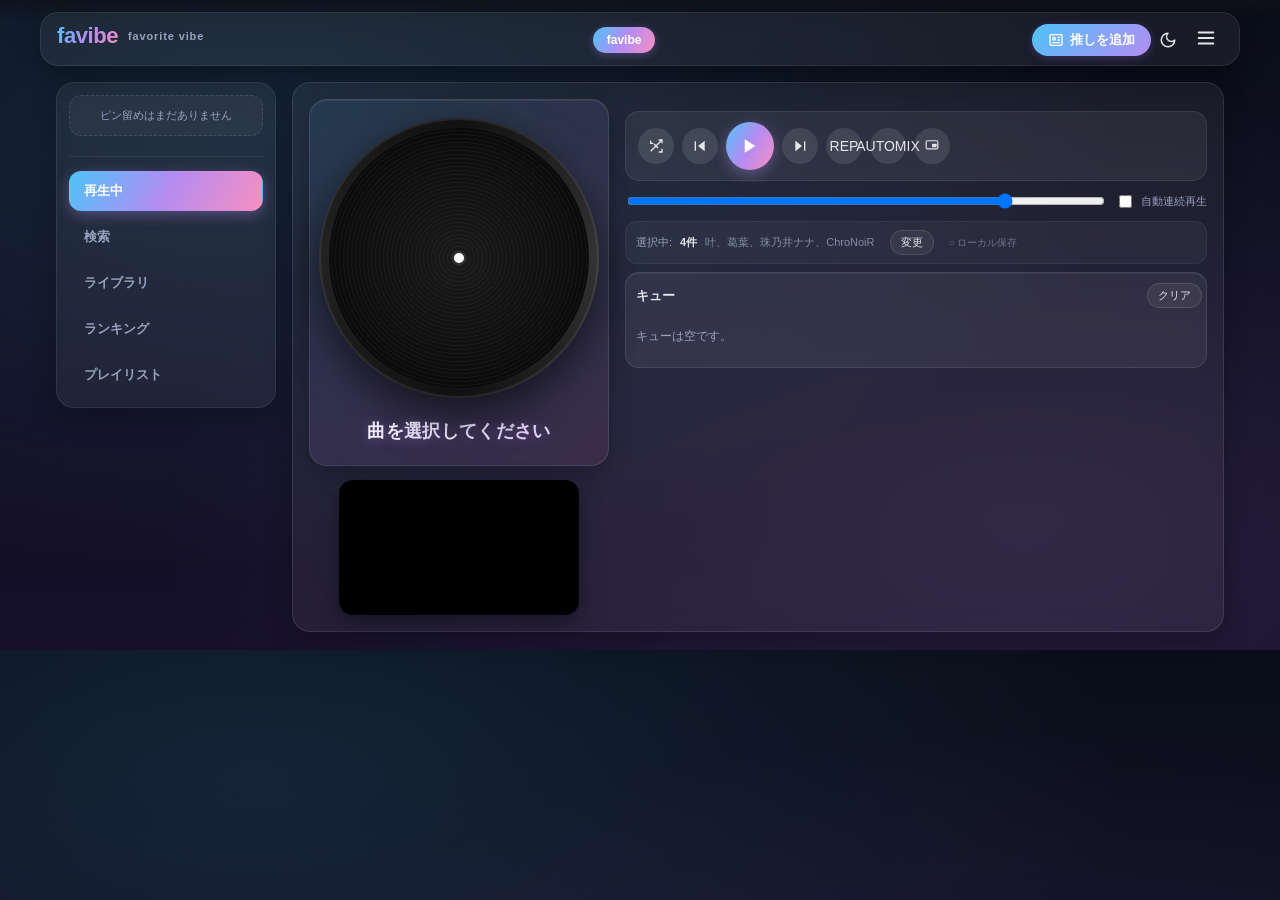
==== commit 6db1c0dd: "feat: タレント選択で追加済みのみ絞り込みを追加 - モーダルのグループフィルタに『追加済みのみ』チェックボックスを追加 (表示: (4)件) - 追加済み判定: locked(4) or pla" ====
--- a/index.html
+++ b/index.html
@@ -182,6 +182,7 @@
         <button class="oshi-group-btn" data-group="にじさんじ" style="padding:6px 12px;border-radius:999px;border:1px solid rgba(255,255,255,0.12);background:rgba(255,255,255,0.06);color:#e4e6eb;font-size:11px;font-weight:700;cursor:pointer">にじさんじ <span class="oshi-group-count" data-group="にじさんじ" style="opacity:0.7;margin-left:4px"></span></button>
         <button class="oshi-group-btn" data-group="NIJISANJI EN" style="padding:6px 12px;border-radius:999px;border:1px solid rgba(255,255,255,0.12);background:rgba(255,255,255,0.06);color:#e4e6eb;font-size:11px;font-weight:700;cursor:pointer">EN <span class="oshi-group-count" data-group="NIJISANJI EN" style="opacity:0.7;margin-left:4px"></span></button>
         <button class="oshi-group-btn" data-group="にじさんじユニット" style="padding:6px 12px;border-radius:999px;border:1px solid rgba(255,255,255,0.12);background:rgba(255,255,255,0.06);color:#e4e6eb;font-size:11px;font-weight:700;cursor:pointer">ユニット <span class="oshi-group-count" data-group="にじさんじユニット" style="opacity:0.7;margin-left:4px"></span></button>
+        <label style="display:flex;align-items:center;gap:6px;margin-left:8px;padding:6px 12px;border-radius:999px;border:1px solid rgba(79,195,247,0.35);background:rgba(79,195,247,0.12);color:#e4e6eb;font-size:11px;font-weight:700;cursor:pointer;user-select:none"><input type="checkbox" id="oshiAddedOnly" style="accent-color:#4fc3f7"> 追加済みのみ <span id="oshiAddedCount" style="opacity:0.7"></span></label>
       </div>
       <div id="oshiSelectedChips" style="display:flex;flex-wrap:wrap;gap:6px;margin-bottom:12px"></div>
       <div id="oshiGrid" class="oshi-grid"></div>
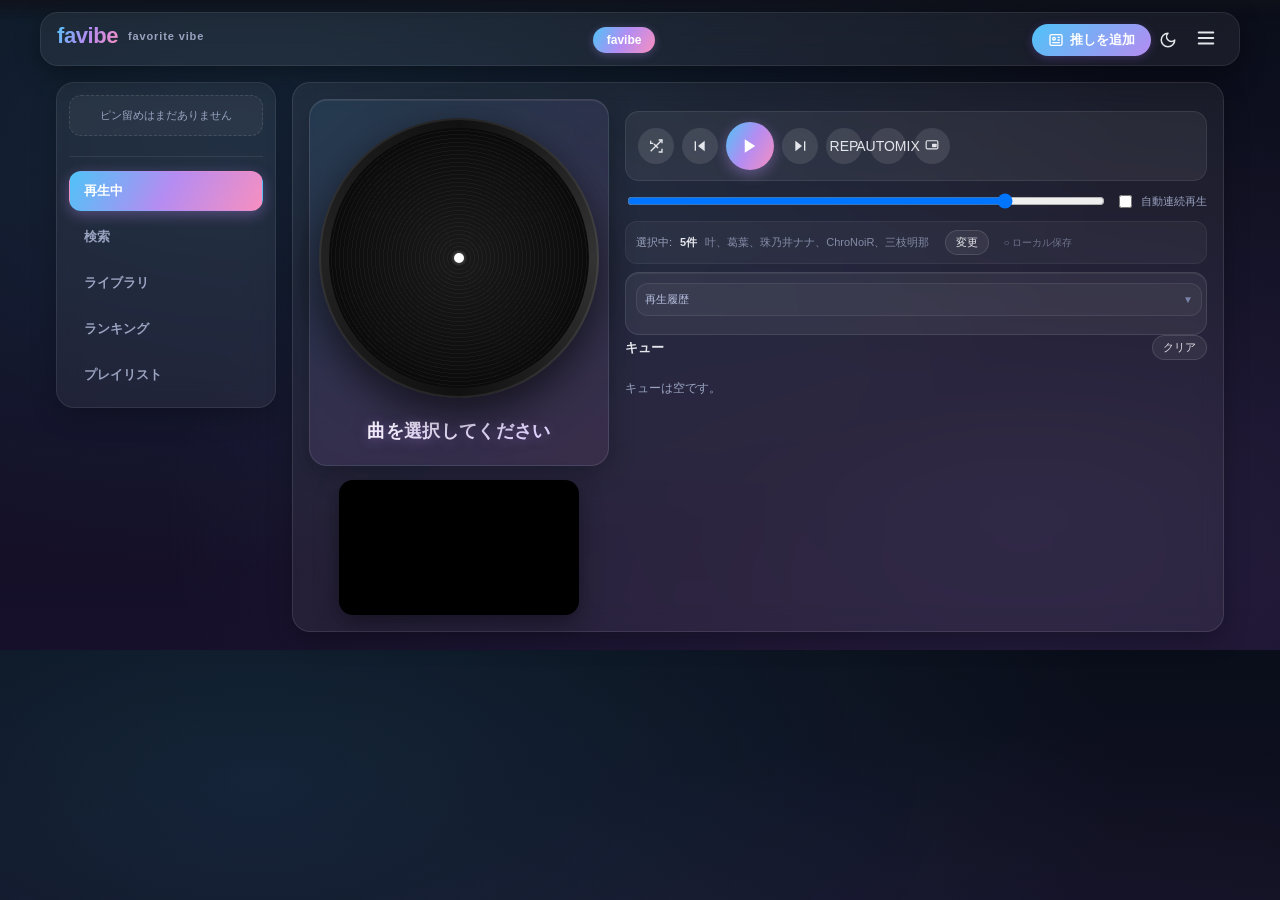
==== commit dd211b5a: "feat: 再生中タブを新UIに更新 + 三枝明那を5人目固定追加 - 再生中タブ: 上流の queueHistoryDetails(details/summary) と libHistory(折りた" ====
--- a/index.html
+++ b/index.html
@@ -257,10 +257,10 @@
           </div>
           <div id="oshiStatus" style="display:flex;align-items:center;gap:8px;margin:8px 0;padding:8px 10px;border-radius:12px;background:rgba(255,255,255,0.04);border:1px solid rgba(255,255,255,0.06);font-size:11px;color:#9aa3c0"></div>
           <div id="queueWrap" class="queue-wrap" style="max-height:50vh;overflow-y:auto;scroll-behavior:smooth;padding-right:4px">
-            <div id="queueHistoryInline" style="display:none;margin-bottom:8px">
-              <div style="font-size:11px;color:#9aa3c0;margin-bottom:6px;display:flex;align-items:center;gap:6px">再生履歴 <span style="font-size:10px;border:1px solid rgba(255,255,255,0.12);border-radius:999px;padding:1px 6px">薄く表示</span></div>
-              <div id="historyListInline" style="display:flex;flex-direction:column;gap:6px;opacity:0.55"></div>
-              <div style="height:1px;background:linear-gradient(to right, transparent, rgba(183,140,242,0.5), transparent);margin:10px 0"></div>
+            <details id="queueHistoryDetails" style="margin-bottom:8px;background:rgba(255,255,255,0.04);border:1px solid rgba(255,255,255,0.08);border-radius:12px;padding:8px">
+              <summary style="font-size:11px;color:#b8c0e0;cursor:pointer;list-style:none;display:flex;align-items:center;gap:6px">再生履歴 <span id="historyCount" style="font-size:10px;color:#9aa3c0"></span><span style="margin-left:auto;font-size:10px;color:#7a83a8">▼</span></summary>
+              <div id="historyListInline" style="display:flex;flex-direction:column;gap:6px;margin-top:8px"></div>
+            </details>
             </div>
             <h3 style="font-size:13px;font-weight:800;margin:0 0 8px;display:flex;align-items:center;gap:8px">キュー <span id="queueCount" style="font-weight:400;color:#9aa3c0"></span><button id="btnClearQueue" style="margin-left:auto;padding:4px 10px;border-radius:999px;border:1px solid rgba(255,255,255,0.12);background:rgba(255,255,255,0.06);color:#e4e6eb;font-size:11px;cursor:pointer">クリア</button></h3>
             <div id="queueList" style="display:flex;flex-direction:column;gap:6px;max-height:360px;overflow-y:auto;scroll-behavior:smooth"></div>
@@ -297,10 +297,10 @@
         <h4 style="font-size:12px;font-weight:800;color:#9aa3c0;margin:0 0 8px">自作プレイリスト</h4>
         <div id="libPlaylists" style="display:flex;flex-direction:column;gap:8px"></div>
       </div>
-      <div class="library-section" style="margin-top:18px">
-        <h4 style="font-size:12px;font-weight:800;color:#9aa3c0;margin:0 0 8px">再生履歴</h4>
-        <div id="libHistory" style="display:flex;flex-direction:column;gap:6px;max-height:300px;overflow-y:auto"></div>
-      </div>
+      <details class="library-section" style="margin-top:18px;background:rgba(255,255,255,0.04);border:1px solid rgba(255,255,255,0.08);border-radius:12px;padding:10px">
+        <summary style="font-size:12px;font-weight:800;color:#b8c0e0;cursor:pointer;list-style:none;display:flex;align-items:center;gap:6px">再生履歴 <span id="libHistoryCount" style="font-weight:400;color:#9aa3c0"></span><span style="margin-left:auto;font-size:10px;color:#7a83a8">▼</span></summary>
+        <div id="libHistory" style="display:flex;flex-direction:column;gap:6px;max-height:240px;overflow-y:auto;margin-top:8px"></div>
+      </details>
     </section>
 
     <!-- ランキング -->
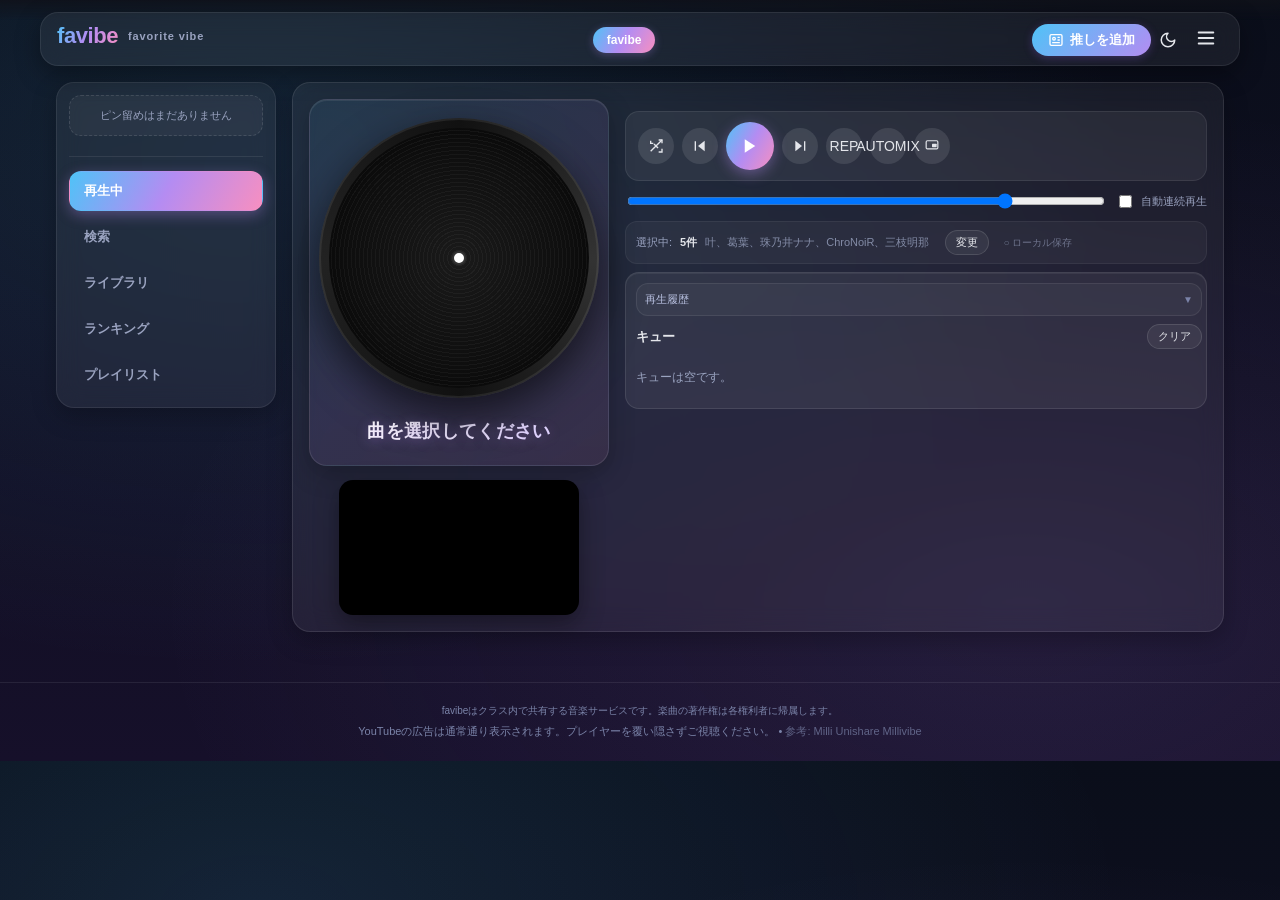
==== commit 26910f8c: "fix: レイアウト崩れを修正 (vibe-layout/miniPlayer/queueWrap) - vibe-layoutの閉じ忘れとminiPlayerの未閉じ・内容欠落を修正 (</div>" ====
--- a/index.html
+++ b/index.html
@@ -261,9 +261,12 @@
               <summary style="font-size:11px;color:#b8c0e0;cursor:pointer;list-style:none;display:flex;align-items:center;gap:6px">再生履歴 <span id="historyCount" style="font-size:10px;color:#9aa3c0"></span><span style="margin-left:auto;font-size:10px;color:#7a83a8">▼</span></summary>
               <div id="historyListInline" style="display:flex;flex-direction:column;gap:6px;margin-top:8px"></div>
             </details>
+            <div id="queueHistorySticky" style="display:none;position:sticky;top:0;background:rgba(10,14,26,0.92);backdrop-filter:blur(8px);padding:8px;border-radius:12px;margin-bottom:8px;z-index:2;border:1px solid rgba(255,255,255,0.08)">
+              <div style="font-size:11px;color:#9aa3c0;margin-bottom:6px">最近再生した曲</div>
+              <div id="historyListSticky" style="display:flex;flex-direction:column;gap:6px"></div>
             </div>
             <h3 style="font-size:13px;font-weight:800;margin:0 0 8px;display:flex;align-items:center;gap:8px">キュー <span id="queueCount" style="font-weight:400;color:#9aa3c0"></span><button id="btnClearQueue" style="margin-left:auto;padding:4px 10px;border-radius:999px;border:1px solid rgba(255,255,255,0.12);background:rgba(255,255,255,0.06);color:#e4e6eb;font-size:11px;cursor:pointer">クリア</button></h3>
-            <div id="queueList" style="display:flex;flex-direction:column;gap:6px;max-height:360px;overflow-y:auto;scroll-behavior:smooth"></div>
+            <div id="queueList" style="display:flex;flex-direction:column;gap:6px"></div>
           </div>
         </div>
       </div>
@@ -320,10 +323,18 @@
       <div id="customPlaylists" style="display:flex;flex-direction:column;gap:8px"></div>
     </section>
   </main>
+</div>
 <div id="miniPlayer" style="display:none;position:fixed;bottom:0;left:0;right:0;z-index:140;background:rgba(10,14,26,0.92);backdrop-filter:blur(12px);border-top:1px solid rgba(255,255,255,0.08);padding:8px 16px;align-items:center;gap:12px">
   <img id="miniThumb" style="width:48px;height:48px;border-radius:8px;object-fit:cover;flex-shrink:0" src="" alt="">
   <div style="flex:1;min-width:0">
     <div id="miniTitle" style="font-size:12px;font-weight:800;color:#e4e6eb;white-space:nowrap;overflow:hidden;text-overflow:ellipsis"></div>
+    <div id="miniArtist" style="font-size:11px;color:#9aa3c0;white-space:nowrap;overflow:hidden;text-overflow:ellipsis"></div>
+    <div style="height:3px;background:rgba(255,255,255,0.12);border-radius:999px;margin-top:4px"><div id="miniProgress" style="height:100%;width:0;background:linear-gradient(90deg,#4fc3f7,#b48cf2);border-radius:999px;transition:width 0.5s linear"></div></div>
+  </div>
+  <button id="miniPrev" aria-label="前へ" style="width:32px;height:32px;border-radius:50%;background:rgba(255,255,255,0.08);border:none;color:#e4e6eb;cursor:pointer;display:inline-flex;align-items:center;justify-content:center"><svg width="14" height="14" viewBox="0 0 24 24" fill="currentColor"><polygon points="19 20 9 12 19 4 19 20"/><line x1="5" y1="19" x2="5" y2="5" style="stroke:currentColor;stroke-width:2"/></svg></button>
+  <button id="miniPlay" aria-label="再生" style="width:40px;height:40px;border-radius:50%;background:linear-gradient(120deg,#4fc3f7,#b48cf2,#f78fc0);color:#fff;border:none;cursor:pointer;display:inline-flex;align-items:center;justify-content:center"><svg width="16" height="16" viewBox="0 0 24 24" fill="currentColor"><polygon points="5 3 19 12 5 21 5 3"/></svg></button>
+  <button id="miniNext" aria-label="次へ" style="width:32px;height:32px;border-radius:50%;background:rgba(255,255,255,0.08);border:none;color:#e4e6eb;cursor:pointer;display:inline-flex;align-items:center;justify-content:center"><svg width="14" height="14" viewBox="0 0 24 24" fill="currentColor"><polygon points="5 4 15 12 5 20 5 4"/><line x1="19" y1="5" x2="19" y2="19" style="stroke:currentColor;stroke-width:2"/></svg></button>
+  <button id="miniExpand" aria-label="拡大" style="width:32px;height:32px;border-radius:50%;background:transparent;border:1px solid rgba(255,255,255,0.12);color:#9aa3c0;cursor:pointer;display:inline-flex;align-items:center;justify-content:center"><svg width="14" height="14" viewBox="0 0 24 24" fill="none" stroke="currentColor" stroke-width="2"><polyline points="15 3 21 3 21 9"/><polyline points="9 21 3 21 3 15"/><line x1="21" y1="3" x2="14" y2="10"/><line x1="3" y1="21" x2="10" y2="14"/></svg></button>
 </div>
 <footer class="site-footer">
   <p>favibeはクラス内で共有する音楽サービスです。楽曲の著作権は各権利者に帰属します。</p>
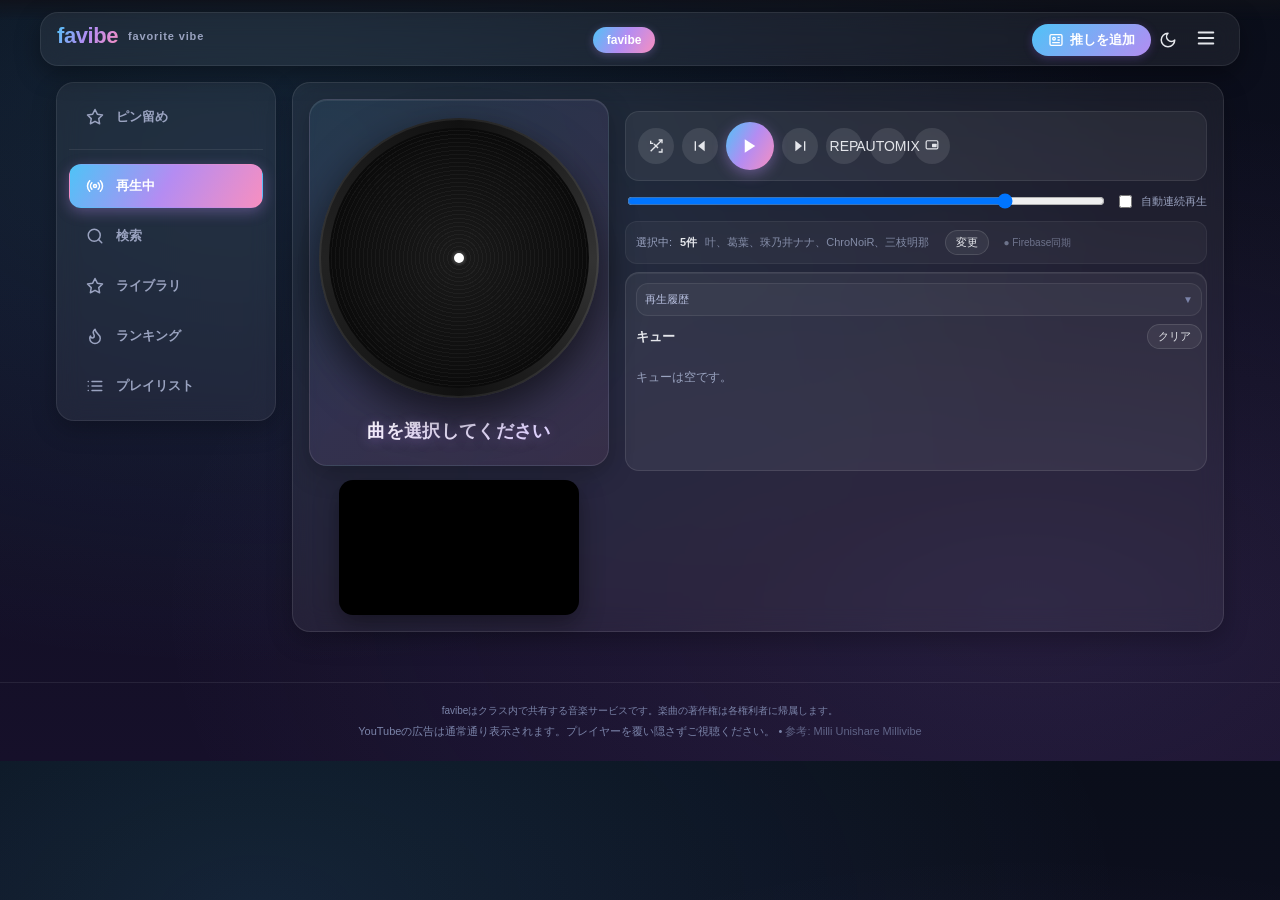
==== commit d1c1a479: "feat: 上流最新UIを全反映 + レイアウト崩れ修正 - 上流 Millivibe 最新(254html/1678js/485css)を全取得し、favibeに完全マージ - HTML: 新 pi" ====
--- a/index.html
+++ b/index.html
@@ -21,7 +21,6 @@
 <link rel="stylesheet" href="/video.css">
 <link rel="stylesheet" href="/millivibe.css">
 <link rel="stylesheet" href="/favibe.css">
-<script>try{ document.documentElement.setAttribute('data-theme','dark'); }catch(e){}</script>
 <style>
 /* favibe oshi modal additions */
 .favibe-logo-text {
@@ -131,6 +130,7 @@
   font-weight: 700;
 }
 </style>
+<script>try{ document.documentElement.setAttribute('data-theme','dark'); }catch(e){}</script>
 </head>
 <body class="millivibe favibe">
 <header>
@@ -208,16 +208,18 @@
 </div>
 
 <div class="vibe-layout">
-  <nav class="vibe-side-nav" id="vibeSideNav" aria-label="favibeメニュー">
-    <div id="pinnedBar" style="display:grid;grid-template-columns:1fr 1fr;gap:8px;margin-bottom:10px;padding:8px;background:rgba(255,255,255,0.04);border-radius:12px;border:1px dashed rgba(255,255,255,0.12)">
-      <div style="grid-column:1/-1;font-size:11px;color:#9aa3c0;text-align:center">ピン留め（最大4つ）</div>
-    </div>
-    <div style="height:1px;background:rgba(255,255,255,0.08);margin:4px 0 8px"></div>
-    <button class="vibe-nav-item active" data-tab="nowplaying">再生中</button>
-    <button class="vibe-nav-item" data-tab="search">検索</button>
-    <button class="vibe-nav-item" data-tab="library">ライブラリ</button>
-    <button class="vibe-nav-item" data-tab="ranking">ランキング</button>
-    <button class="vibe-nav-item" data-tab="playlists">プレイリスト</button>
+    <nav class="vibe-side-nav" id="vibeSideNav" aria-label="Millivibeメニュー">
+    <button id="pinnedBarBtn" class="vibe-nav-item pinned-trigger" aria-label="ピン留め" aria-expanded="false" title="ピン留め">
+      <span class="nav-ico"><svg class="ic" viewBox="0 0 24 24" fill="none" stroke="currentColor" stroke-width="2" stroke-linecap="round" stroke-linejoin="round"><polygon points="12 2 15.09 8.26 22 9.27 17 14.14 18.18 21.02 12 17.77 5.82 21.02 7 14.14 2 9.27 8.91 8.26 12 2"/></svg></span>
+      <span class="nav-label">ピン留め</span>
+      <span id="pinnedBadge" class="pinned-badge" style="display:none"></span>
+    </button>
+    <div style="height:1px;background:rgba(255,255,255,0.08);margin:4px 0 8px" class="nav-divider"></div>
+    <button class="vibe-nav-item active" data-tab="nowplaying"><span class="nav-ico"><svg class="ic" viewBox="0 0 24 24" fill="none" stroke="currentColor" stroke-width="2" stroke-linecap="round" stroke-linejoin="round"><path d="M4.9 19.1C1 15.2 1 8.8 4.9 4.9"/><path d="M7.8 16.2c-2.3-2.3-2.3-6.1 0-8.5"/><circle cx="12" cy="12" r="2"/><path d="M16.2 7.8c2.3 2.3 2.3 6.1 0 8.5"/><path d="M19.1 4.9C23 8.8 23 15.2 19.1 19.1"/></svg></span><span class="nav-label">再生中</span></button>
+    <button class="vibe-nav-item" data-tab="search"><span class="nav-ico"><svg class="ic" viewBox="0 0 24 24" fill="none" stroke="currentColor" stroke-width="2" stroke-linecap="round" stroke-linejoin="round"><circle cx="11" cy="11" r="8"/><path d="m21 21-4.3-4.3"/></svg></span><span class="nav-label">検索</span></button>
+    <button class="vibe-nav-item" data-tab="library"><span class="nav-ico"><svg class="ic" viewBox="0 0 24 24" fill="none" stroke="currentColor" stroke-width="2" stroke-linecap="round" stroke-linejoin="round"><polygon points="12 2 15.09 8.26 22 9.27 17 14.14 18.18 21.02 12 17.77 5.82 21.02 7 14.14 2 9.27 8.91 8.26 12 2"/></svg></span><span class="nav-label">ライブラリ</span></button>
+    <button class="vibe-nav-item" data-tab="ranking"><span class="nav-ico"><svg class="ic" viewBox="0 0 24 24" fill="none" stroke="currentColor" stroke-width="2" stroke-linecap="round" stroke-linejoin="round"><path d="M8.5 14.5A2.5 2.5 0 0 0 11 12c0-1.38-.5-2-1-3-1.072-2.143-.224-4.054 2-6 .5 2.5 2 4.9 4 6.5 2 1.6 3 3.5 3 5.5a7 7 0 1 1-14 0c0-1.153.433-2.294 1-3a2.5 2.5 0 0 0 2.5 2.5z"/></svg></span><span class="nav-label">ランキング</span></button>
+    <button class="vibe-nav-item" data-tab="playlists"><span class="nav-ico"><svg class="ic" viewBox="0 0 24 24" fill="none" stroke="currentColor" stroke-width="2" stroke-linecap="round" stroke-linejoin="round"><path d="M3 12h.01"/><path d="M3 18h.01"/><path d="M3 6h.01"/><path d="M8 12h13"/><path d="M8 18h13"/><path d="M8 6h13"/></svg></span><span class="nav-label">プレイリスト</span></button>
   </nav>
   <main class="vibe-main">
     <!-- 再生中 -->
@@ -256,7 +258,7 @@
             <label style="display:flex;align-items:center;gap:6px;font-size:11px;color:#9aa3c0;white-space:nowrap"><input type="checkbox" id="autoNextToggle"> 自動連続再生</label>
           </div>
           <div id="oshiStatus" style="display:flex;align-items:center;gap:8px;margin:8px 0;padding:8px 10px;border-radius:12px;background:rgba(255,255,255,0.04);border:1px solid rgba(255,255,255,0.06);font-size:11px;color:#9aa3c0"></div>
-          <div id="queueWrap" class="queue-wrap" style="max-height:50vh;overflow-y:auto;scroll-behavior:smooth;padding-right:4px">
+          <div id="queueWrap" class="queue-wrap" style="overflow-y:auto;scroll-behavior:smooth;padding-right:4px">
             <details id="queueHistoryDetails" style="margin-bottom:8px;background:rgba(255,255,255,0.04);border:1px solid rgba(255,255,255,0.08);border-radius:12px;padding:8px">
               <summary style="font-size:11px;color:#b8c0e0;cursor:pointer;list-style:none;display:flex;align-items:center;gap:6px">再生履歴 <span id="historyCount" style="font-size:10px;color:#9aa3c0"></span><span style="margin-left:auto;font-size:10px;color:#7a83a8">▼</span></summary>
               <div id="historyListInline" style="display:flex;flex-direction:column;gap:6px;margin-top:8px"></div>
@@ -271,7 +273,8 @@
         </div>
       </div>
     </section>
-<!-- 検索 -->
+
+    <!-- 検索 -->
     <section id="vibeSearchSec" class="vibe-section" data-tab="search" style="display:none">
       <div style="display:flex;gap:8px;align-items:center;margin-bottom:10px">
         <input id="songSearch" placeholder="曲名・アーティスト・タグで検索" style="flex:1;padding:10px 14px;border-radius:999px;border:1px solid rgba(255,255,255,0.12);background:rgba(255,255,255,0.08);color:#e4e6eb">
@@ -310,7 +313,7 @@
     <section id="vibeRankingSec" class="vibe-section" data-tab="ranking" style="display:none">
       <h3 style="font-size:14px;font-weight:800;margin:0 0 10px">人気ランキング</h3>
       <div id="rankingList" style="display:flex;flex-direction:column;gap:8px"></div>
-      <p style="font-size:11px;color:#9aa3c0;margin-top:8px">YouTube再生数とfavibe内再生回数を併記しています。</p>
+      <p style="font-size:11px;color:#9aa3c0;margin-top:8px">YouTube再生数とUnishare内再生回数を併記しています。</p>
     </section>
 
     <!-- プレイリスト -->
@@ -324,6 +327,63 @@
     </section>
   </main>
 </div>
+<!-- ピン留めポップオーバー -->
+<div id="pinnedPopover" class="pinned-popover" aria-hidden="true" style="display:none">
+  <div class="pinned-popover-head" style="display:flex;align-items:center;justify-content:space-between;padding:10px 12px;border-bottom:1px solid rgba(255,255,255,0.08)">
+    <span style="font-size:12px;font-weight:800;color:#e4e6eb">ピン留め</span>
+    <button id="pinnedPopoverClose" aria-label="閉じる" style="width:28px;height:28px;border-radius:50%;border:1px solid rgba(255,255,255,0.12);background:rgba(255,255,255,0.06);color:#9aa3c0;cursor:pointer;display:inline-flex;align-items:center;justify-content:center">×</button>
+  </div>
+  <div id="pinnedPopoverContent" style="padding:10px;max-height:60vh;overflow-y:auto"></div>
+</div>
+<div id="pinnedOverlay" class="pinned-overlay" style="display:none"></div>
+<!-- ハンバーガードロワー -->
+<div id="vibeDrawerOverlay" class="vibe-drawer-overlay" style="display:none"></div>
+<nav id="vibeDrawer" class="vibe-drawer" aria-label="メニュー" aria-hidden="true" style="display:none">
+  <div class="vibe-drawer-head" style="display:flex;align-items:center;justify-content:space-between;padding:16px;border-bottom:1px solid rgba(255,255,255,0.08)">
+    <span style="font-size:14px;font-weight:900;color:#e4e6eb">メニュー</span>
+    <button id="vibeDrawerClose" aria-label="閉じる" style="width:32px;height:32px;border-radius:50%;border:1px solid rgba(255,255,255,0.12);background:rgba(255,255,255,0.06);color:#e4e6eb;cursor:pointer">×</button>
+  </div>
+  <div class="vibe-drawer-section" style="padding:12px">
+    <div style="font-size:11px;font-weight:800;color:#7a83a8;letter-spacing:0.08em;margin:8px 0 8px">サービス切替</div>
+    <a href="/" class="vibe-drawer-link" style="display:flex;align-items:center;gap:10px;padding:10px 12px;border-radius:12px;text-decoration:none;color:#e4e6eb;background:rgba(255,255,255,0.06);border:1px solid rgba(255,255,255,0.08);margin-bottom:8px">
+      <span style="width:28px;height:28px;border-radius:50%;background:rgba(255,255,255,0.10);display:inline-flex;align-items:center;justify-content:center"><svg class="ic" viewBox="0 0 24 24" fill="none" stroke="currentColor" stroke-width="2" stroke-linecap="round" stroke-linejoin="round"><rect width="7" height="7" x="3" y="3" rx="1"/><rect width="7" height="7" x="14" y="3" rx="1"/><rect width="7" height="7" x="14" y="14" rx="1"/><rect width="7" height="7" x="3" y="14" rx="1"/></svg></span>
+      <span style="font-size:13px;font-weight:800">Millivis</span>
+      <span style="margin-left:auto;font-size:11px;color:#9aa3c0">動画一覧</span>
+    </a>
+    <a href="/millivibe.html" class="vibe-drawer-link active" style="display:flex;align-items:center;gap:10px;padding:10px 12px;border-radius:12px;text-decoration:none;color:#fff;background:linear-gradient(120deg,#4fc3f7,#b48cf2,#f78fc0);border:none;margin-bottom:8px">
+      <span style="width:28px;height:28px;border-radius:50%;background:rgba(255,255,255,0.20);display:inline-flex;align-items:center;justify-content:center"><svg class="ic" viewBox="0 0 24 24" fill="none" stroke="currentColor" stroke-width="2" stroke-linecap="round" stroke-linejoin="round"><path d="M4.9 19.1C1 15.2 1 8.8 4.9 4.9"/><path d="M7.8 16.2c-2.3-2.3-2.3-6.1 0-8.5"/><circle cx="12" cy="12" r="2"/><path d="M16.2 7.8c2.3 2.3 2.3 6.1 0 8.5"/><path d="M19.1 4.9C23 8.8 23 15.2 19.1 19.1"/></svg></span>
+      <span style="font-size:13px;font-weight:800">Millivibe</span>
+      <span style="margin-left:auto;font-size:11px;color:rgba(255,255,255,0.85)">音楽</span>
+    </a>
+  </div>
+  <div class="vibe-drawer-section" style="padding:12px;border-top:1px solid rgba(255,255,255,0.06)">
+    <div style="font-size:11px;font-weight:800;color:#7a83a8;letter-spacing:0.08em;margin:8px 0 8px">アカウント / 表示</div>
+    <button id="drawerMypageBtn" style="width:100%;display:flex;align-items:center;gap:10px;padding:10px 12px;border-radius:12px;border:1px solid rgba(255,255,255,0.08);background:rgba(255,255,255,0.06);color:#e4e6eb;font-size:13px;font-weight:700;cursor:pointer;margin-bottom:8px">
+      <span style="width:28px;height:28px;border-radius:50%;background:rgba(255,255,255,0.10);display:inline-flex;align-items:center;justify-content:center"><svg class="ic" viewBox="0 0 24 24" fill="none" stroke="currentColor" stroke-width="2" stroke-linecap="round" stroke-linejoin="round"><path d="M19 21v-2a4 4 0 0 0-4-4H9a4 4 0 0 0-4 4v2"/><circle cx="12" cy="7" r="4"/></svg></span>
+      マイページ
+    </button>
+    <button id="drawerThemeBtn" style="width:100%;display:flex;align-items:center;gap:10px;padding:10px 12px;border-radius:12px;border:1px solid rgba(255,255,255,0.08);background:rgba(255,255,255,0.06);color:#e4e6eb;font-size:13px;font-weight:700;cursor:pointer;margin-bottom:8px">
+      <span style="width:28px;height:28px;border-radius:50%;background:rgba(255,255,255,0.10);display:inline-flex;align-items:center;justify-content:center"><svg width="16" height="16" viewBox="0 0 24 24" fill="none" stroke="currentColor" stroke-width="2" stroke-linecap="round" stroke-linejoin="round"><path d="M12 3a6 6 0 0 0 9 9 9 9 0 1 1-9-9Z"/></svg></span>
+      テーマ切替
+    </button>
+  </div>
+</nav>
+<!-- キュー上書き確認モーダル -->
+<div id="queueConfirmOverlay" class="queue-confirm-overlay" style="display:none"></div>
+<div id="queueConfirmModal" class="queue-confirm-modal" role="dialog" aria-modal="true" aria-hidden="true" style="display:none">
+  <div class="queue-confirm-card" style="background:rgba(16,20,36,0.98);backdrop-filter:blur(16px);border:1px solid rgba(255,255,255,0.10);border-radius:18px;padding:18px;max-width:360px;width:92%;box-shadow:0 16px 40px rgba(0,0,0,0.45)">
+    <h3 style="margin:0 0 6px;font-size:14px;font-weight:900;color:#e4e6eb">キューに曲があります</h3>
+    <p id="queueConfirmText" style="margin:0 0 16px;font-size:12px;line-height:1.5;color:#9aa3c0"></p>
+    <div style="display:flex;gap:8px;justify-content:flex-end;flex-wrap:wrap">
+      <button id="queueConfirmCancel" style="padding:8px 14px;border-radius:999px;border:1px solid rgba(255,255,255,0.12);background:rgba(255,255,255,0.06);color:#e4e6eb;font-size:12px;font-weight:700;cursor:pointer">キャンセル</button>
+      <button id="queueConfirmNext" style="padding:8px 14px;border-radius:999px;border:1px solid rgba(255,255,255,0.12);background:rgba(255,255,255,0.08);color:#e4e6eb;font-size:12px;font-weight:700;cursor:pointer">次に追加</button>
+      <button id="queueConfirmReplace" style="padding:8px 14px;border-radius:999px;border:none;background:linear-gradient(120deg,#4fc3f7,#b48cf2);color:#fff;font-size:12px;font-weight:800;cursor:pointer">置き換えて再生</button>
+    </div>
+  </div>
+</div>
+<!-- カード ︙ メニュー -->
+<div id="cardMenu" class="card-menu" aria-hidden="true" style="display:none"></div>
+<div id="cardMenuOverlay" class="card-menu-overlay" style="display:none"></div>
 <div id="miniPlayer" style="display:none;position:fixed;bottom:0;left:0;right:0;z-index:140;background:rgba(10,14,26,0.92);backdrop-filter:blur(12px);border-top:1px solid rgba(255,255,255,0.08);padding:8px 16px;align-items:center;gap:12px">
   <img id="miniThumb" style="width:48px;height:48px;border-radius:8px;object-fit:cover;flex-shrink:0" src="" alt="">
   <div style="flex:1;min-width:0">
--- a/millivibe.css
+++ b/millivibe.css
@@ -85,12 +85,26 @@
   grid-template-columns: 300px 1fr;
   gap: 16px;
 }
+.vibe-nav-item { display:flex; align-items:center; gap:10px; }
+.nav-ico { width:22px; height:22px; display:inline-flex; align-items:center; justify-content:center; flex-shrink:0; }
+.nav-ico .ic { width:18px; height:18px; }
+.nav-label { flex:1; white-space:nowrap; overflow:hidden; text-overflow:ellipsis; }
+.pinned-trigger { position:relative; }
+.pinned-badge { position:absolute; top:6px; right:8px; min-width:16px; height:16px; padding:0 4px; border-radius:999px; background:linear-gradient(120deg,#f78fc0,#b48cf2); color:#fff; font-size:10px; font-weight:800; display:inline-flex; align-items:center; justify-content:center; line-height:1; }
 @media (max-width: 900px) {
-  .vibe-layout { grid-template-columns: 1fr; }
-  .vibe-side-nav { position: relative; top: 0; flex-direction: row; overflow-x: auto; scrollbar-width: none; }
-  .vibe-side-nav::-webkit-scrollbar { display: none; }
-  .vibe-nav-item { flex: 0 0 auto; white-space: nowrap; }
-  .vibe-now-grid { grid-template-columns: 1fr; }
+  .vibe-layout { grid-template-columns:64px 1fr; gap:8px; padding:0 8px; }
+  .vibe-side-nav { position:sticky; top:72px; align-self:start; flex-direction:column; align-items:stretch; gap:6px; padding:8px 6px; overflow:visible; width:64px; min-height:calc(100svh - 80px); }
+  .vibe-side-nav .nav-label { display:none; }
+  .vibe-side-nav .nav-divider { display:none; }
+  .vibe-nav-item { justify-content:center; padding:10px 6px; gap:0; flex:0 0 auto; }
+  .vibe-nav-item .nav-ico { width:26px; height:26px; }
+  .pinned-trigger .nav-ico { width:26px; height:26px; }
+  .vibe-now-grid { grid-template-columns:1fr; }
+  #serviceNav { display:none !important; }
+}
+@media (max-width: 560px) {
+  .vibe-layout { grid-template-columns:58px 1fr; gap:6px; padding:0 6px; }
+  .vibe-side-nav { width:58px; padding:6px 4px; }
 }
 
 /* レコード：大きく・より見やすく */
@@ -270,6 +284,20 @@
 .song-meta { flex: 1; min-width: 0; }
 .song-title { font-size: 12px; font-weight: 700; color: #e4e6eb; white-space: nowrap; overflow: hidden; text-overflow: ellipsis; }
 .song-artist { font-size: 11px; color: #9aa3c0; white-space: nowrap; overflow: hidden; text-overflow: ellipsis; }
+.song-artist-wrap { min-width: 0; }
+.song-artist--collab, .song-artist--group { display: inline-flex; flex-wrap: wrap; gap: 4px; align-items: center; max-width: 100%; white-space: normal; line-height: 1.4; }
+.song-artist--collab .artist-collapsed, .song-artist--group .artist-collapsed,
+.song-artist--collab .artist-expanded, .song-artist--group .artist-expanded { display: inline-flex; flex-wrap: wrap; gap: 4px; align-items: center; }
+.song-artist .artist-count { font-size: 10px; color: #7a83a8; background: rgba(255,255,255,0.08); border: 1px solid rgba(255,255,255,0.10); padding: 1px 6px; border-radius: 999px; }
+.song-artist .artist-toggle { padding: 2px 6px; border-radius: 999px; border: 1px solid rgba(255,255,255,0.12); background: rgba(255,255,255,0.08); color: #9aa3c0; font-size: 10px; cursor: pointer; line-height: 1; transition: background 0.15s; }
+.song-artist .artist-toggle:hover { background: rgba(183,140,242,0.22); color: #e4e6eb; }
+.song-artist .artist-name { font-size: 11px; color: #9aa3c0; }
+.song-artist .artist-chips { display: inline-flex; flex-wrap: wrap; gap: 4px; }
+.song-artist .artist-chip { padding: 2px 6px; border-radius: 999px; background: rgba(183,140,242,0.18); border: 1px solid rgba(183,140,242,0.28); font-size: 10px; color: #e4e6eb; white-space: nowrap; }
+#nowArtist .song-artist, #miniArtist .song-artist { white-space: nowrap; overflow: hidden; text-overflow: ellipsis; max-width: 100%; }
+#nowArtist .song-artist[data-collapsed="0"], #miniArtist .song-artist[data-collapsed="0"] { white-space: normal; overflow: visible; }
+#rankingList .song-artist, #historyListInline .song-artist, #libHistory .song-artist { font-size: 10px; }
+.song-card .song-artist-wrap { overflow: hidden; }
 .preset-card {
   flex-direction: column;
   align-items: flex-start;
@@ -293,6 +321,164 @@
   transition: transform 0.45s cubic-bezier(0.2,0,0,1), opacity 0.45s;
   will-change: transform;
 }
+/* ピン留めポップオーバー */
+.pinned-popover {
+  position: fixed;
+  z-index: 130;
+  width: 320px;
+  max-width: calc(100vw - 24px);
+  background: rgba(16,20,36,0.98);
+  backdrop-filter: blur(16px);
+  -webkit-backdrop-filter: blur(16px);
+  border: 1px solid rgba(255,255,255,0.10);
+  border-radius: 18px;
+  box-shadow: 0 16px 40px rgba(0,0,0,0.45);
+  overflow: hidden;
+  opacity: 0;
+  transform: translateY(-6px) scale(0.98);
+  transition: opacity 0.18s ease, transform 0.18s ease;
+  pointer-events: none;
+}
+.pinned-popover.open {
+  opacity: 1;
+  transform: translateY(0) scale(1);
+  pointer-events: auto;
+}
+.pinned-overlay {
+  position: fixed;
+  inset: 0;
+  z-index: 125;
+  background: transparent;
+}
+@media (max-width: 900px) {
+  .pinned-popover { width: 280px; max-width: calc(100vw - 80px); }
+}
+/* ハンバーガードロワー */
+.vibe-drawer-overlay {
+  position: fixed;
+  inset: 0;
+  z-index: 200;
+  background: rgba(0,0,0,0.45);
+  opacity: 0;
+  visibility: hidden;
+  transition: opacity 0.22s, visibility 0.22s;
+}
+.vibe-drawer-overlay.open { opacity:1; visibility:visible; }
+.vibe-drawer {
+  position: fixed;
+  top: 0;
+  right: -360px;
+  width: 320px;
+  max-width: 86vw;
+  height: 100%;
+  z-index: 210;
+  background: rgba(16,20,36,0.98);
+  backdrop-filter: blur(16px);
+  -webkit-backdrop-filter: blur(16px);
+  border-left: 1px solid rgba(255,255,255,0.08);
+  box-shadow: -8px 0 32px rgba(0,0,0,0.45);
+  overflow-y: auto;
+  transition: right 0.24s cubic-bezier(0.2,0,0,1);
+  display: flex;
+  flex-direction: column;
+}
+.vibe-drawer.open { right:0; display:flex !important; }
+.vibe-drawer-link:hover { background:rgba(255,255,255,0.08) !important; }
+.vibe-drawer-link.active { box-shadow:0 4px 14px rgba(183,140,242,0.35); }
+/* カード ︙ メニュー */
+.song-card { position:relative; -webkit-touch-callout:none; -webkit-user-select:none; user-select:none; }
+.song-card .song-title, .song-card .song-artist-wrap { -webkit-touch-callout:none; -webkit-user-select:none; user-select:none; }
+.card-more {
+  position:absolute;
+  top:6px;
+  right:6px;
+  width:28px;
+  height:28px;
+  border-radius:50%;
+  border:1px solid rgba(255,255,255,0.12);
+  background:rgba(10,14,26,0.65);
+  backdrop-filter:blur(8px);
+  -webkit-backdrop-filter:blur(8px);
+  color:#e4e6eb;
+  font-size:16px;
+  line-height:1;
+  cursor:pointer;
+  display:inline-flex;
+  align-items:center;
+  justify-content:center;
+  z-index:2;
+  transition: background 0.15s, transform 0.15s;
+}
+.card-more:hover { background:rgba(255,255,255,0.12); transform:scale(1.05); }
+.card-menu {
+  position: fixed;
+  z-index: 220;
+  min-width: 180px;
+  max-width: calc(100vw - 24px);
+  background: rgba(16,20,36,0.98);
+  backdrop-filter: blur(16px);
+  -webkit-backdrop-filter: blur(16px);
+  border: 1px solid rgba(255,255,255,0.10);
+  border-radius: 14px;
+  box-shadow: 0 16px 40px rgba(0,0,0,0.45);
+  overflow: hidden;
+  padding: 6px;
+  opacity: 0;
+  transform: translateY(-4px) scale(0.98);
+  transition: opacity 0.16s ease, transform 0.16s ease;
+  pointer-events: none;
+}
+.card-menu.open { opacity:1; transform:translateY(0) scale(1); pointer-events:auto; }
+.card-menu-item {
+  display:flex; align-items:center; gap:10px;
+  width:100%; padding:10px 12px; border-radius:10px;
+  border:none; background:transparent; color:#e4e6eb;
+  font-size:12px; font-weight:700; text-align:left; cursor:pointer;
+}
+.card-menu-item:hover { background:rgba(255,255,255,0.08); }
+.card-menu-item:active { background:rgba(255,255,255,0.12); }
+.card-menu-overlay { position:fixed; inset:0; z-index:215; background:transparent; }
+.song-card .queue-add, .song-card .queue-push, .song-card .pin-btn { -webkit-touch-callout:none; -webkit-user-select:none; user-select:none; }
+@media (max-width: 900px) {
+  .song-card .card-desktop-actions { display:none !important; }
+}
+@media (min-width: 901px) {
+  .song-card .card-desktop-actions { display:flex !important; }
+}
+/* キュー確認モーダル */
+.queue-confirm-overlay {
+  position:fixed; inset:0; z-index:230;
+  background:rgba(0,0,0,0.45);
+  opacity:0; visibility:hidden;
+  transition:opacity 0.18s, visibility 0.18s;
+}
+.queue-confirm-overlay.open { opacity:1; visibility:visible; }
+.queue-confirm-modal {
+  position:fixed; inset:0; z-index:235;
+  display:flex; align-items:center; justify-content:center;
+  opacity:0; visibility:hidden;
+  transition:opacity 0.18s, visibility 0.18s;
+  pointer-events:none;
+}
+.queue-confirm-modal.open { opacity:1; visibility:visible; pointer-events:auto; }
+.queue-confirm-card { transform:translateY(8px) scale(0.98); transition:transform 0.18s ease; }
+.queue-confirm-modal.open .queue-confirm-card { transform:translateY(0) scale(1); }
+/* キュー/再生中の折り畳み・被り修正 */
+.queue-wrap {
+  max-height: calc(100svh - 160px);
+  max-height: calc(100dvh - 160px);
+  overflow-y:auto;
+  overscroll-behavior:contain;
+  padding-bottom: calc(72px + env(safe-area-inset-bottom));
+  scrollbar-width: thin;
+}
+@media (max-width: 900px) {
+  .queue-wrap { max-height: calc(100svh - 120px); padding-bottom: calc(80px + env(safe-area-inset-bottom)); }
+  #miniPlayer { padding-bottom: calc(8px + env(safe-area-inset-bottom)); }
+  .vibe-now-grid { gap:12px; }
+}
+#queueHistoryDetails { transition: background 0.15s; }
+#queueHistoryDetails[open] summary span:last-child { transform:rotate(180deg); }
 @media (prefers-reduced-motion: reduce) {
   .vibe-record { animation: none !important; }
   .vibe-section, #queueList .queue-item { transition: none !important; }
--- a/favibe.css
+++ b/favibe.css
@@ -85,12 +85,26 @@
   grid-template-columns: 300px 1fr;
   gap: 16px;
 }
+.vibe-nav-item { display:flex; align-items:center; gap:10px; }
+.nav-ico { width:22px; height:22px; display:inline-flex; align-items:center; justify-content:center; flex-shrink:0; }
+.nav-ico .ic { width:18px; height:18px; }
+.nav-label { flex:1; white-space:nowrap; overflow:hidden; text-overflow:ellipsis; }
+.pinned-trigger { position:relative; }
+.pinned-badge { position:absolute; top:6px; right:8px; min-width:16px; height:16px; padding:0 4px; border-radius:999px; background:linear-gradient(120deg,#f78fc0,#b48cf2); color:#fff; font-size:10px; font-weight:800; display:inline-flex; align-items:center; justify-content:center; line-height:1; }
 @media (max-width: 900px) {
-  .vibe-layout { grid-template-columns: 1fr; }
-  .vibe-side-nav { position: relative; top: 0; flex-direction: row; overflow-x: auto; scrollbar-width: none; }
-  .vibe-side-nav::-webkit-scrollbar { display: none; }
-  .vibe-nav-item { flex: 0 0 auto; white-space: nowrap; }
-  .vibe-now-grid { grid-template-columns: 1fr; }
+  .vibe-layout { grid-template-columns:64px 1fr; gap:8px; padding:0 8px; }
+  .vibe-side-nav { position:sticky; top:72px; align-self:start; flex-direction:column; align-items:stretch; gap:6px; padding:8px 6px; overflow:visible; width:64px; min-height:calc(100svh - 80px); }
+  .vibe-side-nav .nav-label { display:none; }
+  .vibe-side-nav .nav-divider { display:none; }
+  .vibe-nav-item { justify-content:center; padding:10px 6px; gap:0; flex:0 0 auto; }
+  .vibe-nav-item .nav-ico { width:26px; height:26px; }
+  .pinned-trigger .nav-ico { width:26px; height:26px; }
+  .vibe-now-grid { grid-template-columns:1fr; }
+  #serviceNav { display:none !important; }
+}
+@media (max-width: 560px) {
+  .vibe-layout { grid-template-columns:58px 1fr; gap:6px; padding:0 6px; }
+  .vibe-side-nav { width:58px; padding:6px 4px; }
 }
 
 /* レコード：大きく・より見やすく */
@@ -270,6 +284,20 @@
 .song-meta { flex: 1; min-width: 0; }
 .song-title { font-size: 12px; font-weight: 700; color: #e4e6eb; white-space: nowrap; overflow: hidden; text-overflow: ellipsis; }
 .song-artist { font-size: 11px; color: #9aa3c0; white-space: nowrap; overflow: hidden; text-overflow: ellipsis; }
+.song-artist-wrap { min-width: 0; }
+.song-artist--collab, .song-artist--group { display: inline-flex; flex-wrap: wrap; gap: 4px; align-items: center; max-width: 100%; white-space: normal; line-height: 1.4; }
+.song-artist--collab .artist-collapsed, .song-artist--group .artist-collapsed,
+.song-artist--collab .artist-expanded, .song-artist--group .artist-expanded { display: inline-flex; flex-wrap: wrap; gap: 4px; align-items: center; }
+.song-artist .artist-count { font-size: 10px; color: #7a83a8; background: rgba(255,255,255,0.08); border: 1px solid rgba(255,255,255,0.10); padding: 1px 6px; border-radius: 999px; }
+.song-artist .artist-toggle { padding: 2px 6px; border-radius: 999px; border: 1px solid rgba(255,255,255,0.12); background: rgba(255,255,255,0.08); color: #9aa3c0; font-size: 10px; cursor: pointer; line-height: 1; transition: background 0.15s; }
+.song-artist .artist-toggle:hover { background: rgba(183,140,242,0.22); color: #e4e6eb; }
+.song-artist .artist-name { font-size: 11px; color: #9aa3c0; }
+.song-artist .artist-chips { display: inline-flex; flex-wrap: wrap; gap: 4px; }
+.song-artist .artist-chip { padding: 2px 6px; border-radius: 999px; background: rgba(183,140,242,0.18); border: 1px solid rgba(183,140,242,0.28); font-size: 10px; color: #e4e6eb; white-space: nowrap; }
+#nowArtist .song-artist, #miniArtist .song-artist { white-space: nowrap; overflow: hidden; text-overflow: ellipsis; max-width: 100%; }
+#nowArtist .song-artist[data-collapsed="0"], #miniArtist .song-artist[data-collapsed="0"] { white-space: normal; overflow: visible; }
+#rankingList .song-artist, #historyListInline .song-artist, #libHistory .song-artist { font-size: 10px; }
+.song-card .song-artist-wrap { overflow: hidden; }
 .preset-card {
   flex-direction: column;
   align-items: flex-start;
@@ -293,6 +321,164 @@
   transition: transform 0.45s cubic-bezier(0.2,0,0,1), opacity 0.45s;
   will-change: transform;
 }
+/* ピン留めポップオーバー */
+.pinned-popover {
+  position: fixed;
+  z-index: 130;
+  width: 320px;
+  max-width: calc(100vw - 24px);
+  background: rgba(16,20,36,0.98);
+  backdrop-filter: blur(16px);
+  -webkit-backdrop-filter: blur(16px);
+  border: 1px solid rgba(255,255,255,0.10);
+  border-radius: 18px;
+  box-shadow: 0 16px 40px rgba(0,0,0,0.45);
+  overflow: hidden;
+  opacity: 0;
+  transform: translateY(-6px) scale(0.98);
+  transition: opacity 0.18s ease, transform 0.18s ease;
+  pointer-events: none;
+}
+.pinned-popover.open {
+  opacity: 1;
+  transform: translateY(0) scale(1);
+  pointer-events: auto;
+}
+.pinned-overlay {
+  position: fixed;
+  inset: 0;
+  z-index: 125;
+  background: transparent;
+}
+@media (max-width: 900px) {
+  .pinned-popover { width: 280px; max-width: calc(100vw - 80px); }
+}
+/* ハンバーガードロワー */
+.vibe-drawer-overlay {
+  position: fixed;
+  inset: 0;
+  z-index: 200;
+  background: rgba(0,0,0,0.45);
+  opacity: 0;
+  visibility: hidden;
+  transition: opacity 0.22s, visibility 0.22s;
+}
+.vibe-drawer-overlay.open { opacity:1; visibility:visible; }
+.vibe-drawer {
+  position: fixed;
+  top: 0;
+  right: -360px;
+  width: 320px;
+  max-width: 86vw;
+  height: 100%;
+  z-index: 210;
+  background: rgba(16,20,36,0.98);
+  backdrop-filter: blur(16px);
+  -webkit-backdrop-filter: blur(16px);
+  border-left: 1px solid rgba(255,255,255,0.08);
+  box-shadow: -8px 0 32px rgba(0,0,0,0.45);
+  overflow-y: auto;
+  transition: right 0.24s cubic-bezier(0.2,0,0,1);
+  display: flex;
+  flex-direction: column;
+}
+.vibe-drawer.open { right:0; display:flex !important; }
+.vibe-drawer-link:hover { background:rgba(255,255,255,0.08) !important; }
+.vibe-drawer-link.active { box-shadow:0 4px 14px rgba(183,140,242,0.35); }
+/* カード ︙ メニュー */
+.song-card { position:relative; -webkit-touch-callout:none; -webkit-user-select:none; user-select:none; }
+.song-card .song-title, .song-card .song-artist-wrap { -webkit-touch-callout:none; -webkit-user-select:none; user-select:none; }
+.card-more {
+  position:absolute;
+  top:6px;
+  right:6px;
+  width:28px;
+  height:28px;
+  border-radius:50%;
+  border:1px solid rgba(255,255,255,0.12);
+  background:rgba(10,14,26,0.65);
+  backdrop-filter:blur(8px);
+  -webkit-backdrop-filter:blur(8px);
+  color:#e4e6eb;
+  font-size:16px;
+  line-height:1;
+  cursor:pointer;
+  display:inline-flex;
+  align-items:center;
+  justify-content:center;
+  z-index:2;
+  transition: background 0.15s, transform 0.15s;
+}
+.card-more:hover { background:rgba(255,255,255,0.12); transform:scale(1.05); }
+.card-menu {
+  position: fixed;
+  z-index: 220;
+  min-width: 180px;
+  max-width: calc(100vw - 24px);
+  background: rgba(16,20,36,0.98);
+  backdrop-filter: blur(16px);
+  -webkit-backdrop-filter: blur(16px);
+  border: 1px solid rgba(255,255,255,0.10);
+  border-radius: 14px;
+  box-shadow: 0 16px 40px rgba(0,0,0,0.45);
+  overflow: hidden;
+  padding: 6px;
+  opacity: 0;
+  transform: translateY(-4px) scale(0.98);
+  transition: opacity 0.16s ease, transform 0.16s ease;
+  pointer-events: none;
+}
+.card-menu.open { opacity:1; transform:translateY(0) scale(1); pointer-events:auto; }
+.card-menu-item {
+  display:flex; align-items:center; gap:10px;
+  width:100%; padding:10px 12px; border-radius:10px;
+  border:none; background:transparent; color:#e4e6eb;
+  font-size:12px; font-weight:700; text-align:left; cursor:pointer;
+}
+.card-menu-item:hover { background:rgba(255,255,255,0.08); }
+.card-menu-item:active { background:rgba(255,255,255,0.12); }
+.card-menu-overlay { position:fixed; inset:0; z-index:215; background:transparent; }
+.song-card .queue-add, .song-card .queue-push, .song-card .pin-btn { -webkit-touch-callout:none; -webkit-user-select:none; user-select:none; }
+@media (max-width: 900px) {
+  .song-card .card-desktop-actions { display:none !important; }
+}
+@media (min-width: 901px) {
+  .song-card .card-desktop-actions { display:flex !important; }
+}
+/* キュー確認モーダル */
+.queue-confirm-overlay {
+  position:fixed; inset:0; z-index:230;
+  background:rgba(0,0,0,0.45);
+  opacity:0; visibility:hidden;
+  transition:opacity 0.18s, visibility 0.18s;
+}
+.queue-confirm-overlay.open { opacity:1; visibility:visible; }
+.queue-confirm-modal {
+  position:fixed; inset:0; z-index:235;
+  display:flex; align-items:center; justify-content:center;
+  opacity:0; visibility:hidden;
+  transition:opacity 0.18s, visibility 0.18s;
+  pointer-events:none;
+}
+.queue-confirm-modal.open { opacity:1; visibility:visible; pointer-events:auto; }
+.queue-confirm-card { transform:translateY(8px) scale(0.98); transition:transform 0.18s ease; }
+.queue-confirm-modal.open .queue-confirm-card { transform:translateY(0) scale(1); }
+/* キュー/再生中の折り畳み・被り修正 */
+.queue-wrap {
+  max-height: calc(100svh - 160px);
+  max-height: calc(100dvh - 160px);
+  overflow-y:auto;
+  overscroll-behavior:contain;
+  padding-bottom: calc(72px + env(safe-area-inset-bottom));
+  scrollbar-width: thin;
+}
+@media (max-width: 900px) {
+  .queue-wrap { max-height: calc(100svh - 120px); padding-bottom: calc(80px + env(safe-area-inset-bottom)); }
+  #miniPlayer { padding-bottom: calc(8px + env(safe-area-inset-bottom)); }
+  .vibe-now-grid { gap:12px; }
+}
+#queueHistoryDetails { transition: background 0.15s; }
+#queueHistoryDetails[open] summary span:last-child { transform:rotate(180deg); }
 @media (prefers-reduced-motion: reduce) {
   .vibe-record { animation: none !important; }
   .vibe-section, #queueList .queue-item { transition: none !important; }
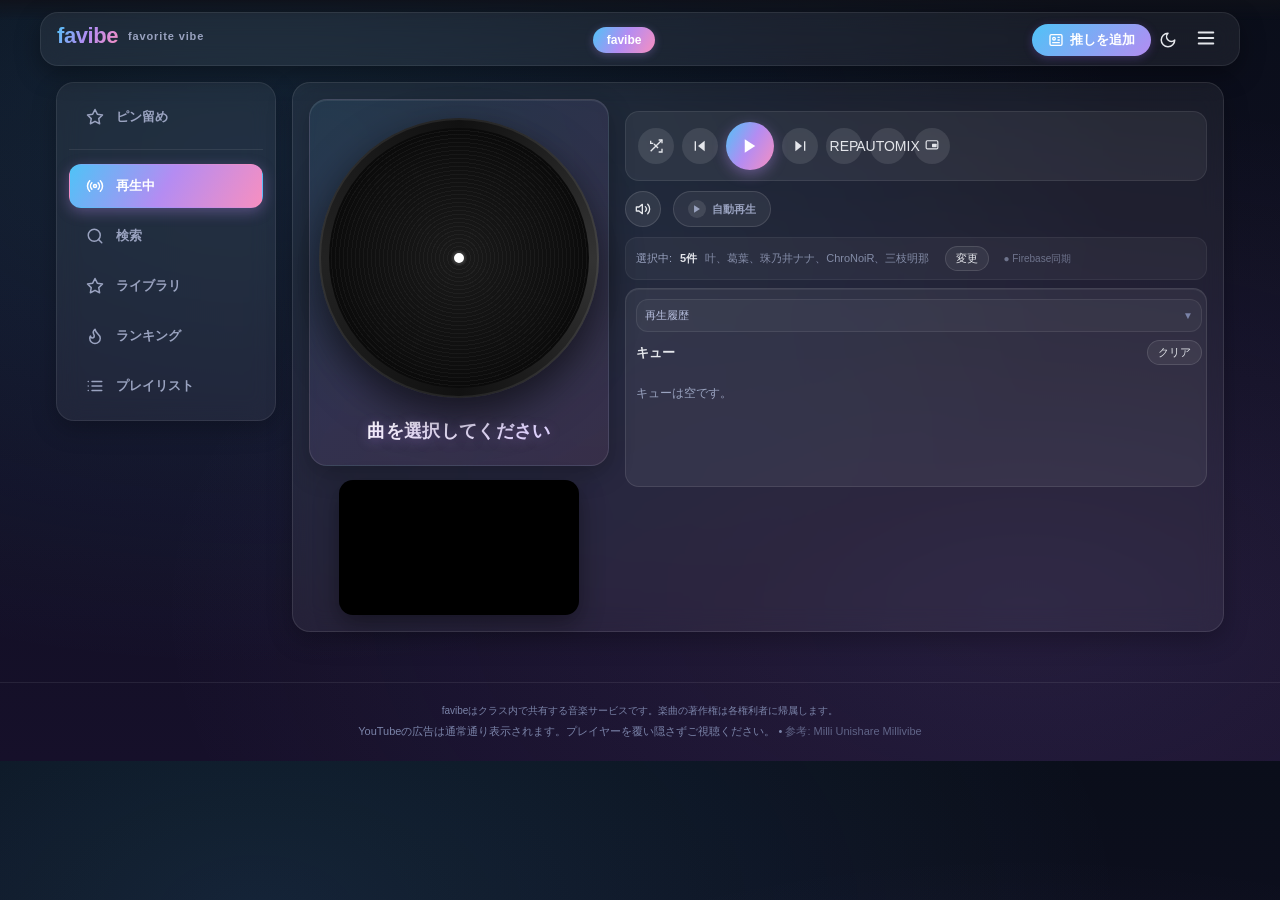
==== commit f0a49a65: "feat: 再生中タブを上流最新に完全反映 (volPopup/btnAutoNext含む) - 再生中タブのHTMLを上流266行に完全同期: 縦型volPopup(volMuteBtn/volPo" ====
--- a/index.html
+++ b/index.html
@@ -253,9 +253,21 @@
             <button id="btnAutomix" title="AUTOMIX" data-on="0" aria-label="AUTOMIX">AUTOMIX</button>
             <button id="btnPip" title="PiP" aria-label="PiP"><svg width="14" height="14" viewBox="0 0 24 24" fill="none" stroke="currentColor" stroke-width="2"><rect x="2" y="3" width="20" height="14" rx="2"/><rect x="12" y="8" width="8" height="6" rx="1" fill="currentColor" stroke="none"/></svg></button>
           </div>
-          <div style="display:flex;align-items:center;gap:8px;margin:10px 0">
-            <input id="volSlider" type="range" min="0" max="100" value="80" title="音量" style="flex:1">
-            <label style="display:flex;align-items:center;gap:6px;font-size:11px;color:#9aa3c0;white-space:nowrap"><input type="checkbox" id="autoNextToggle"> 自動連続再生</label>
+          <div style="display:flex;align-items:center;gap:12px;margin:10px 0;flex-wrap:wrap">
+            <div class="vol-popup-wrap" style="position:relative;display:flex;flex-direction:column;align-items:center">
+              <button id="volMuteBtn" aria-label="音量" title="音量" style="width:36px;height:36px;border-radius:50%;border:1px solid rgba(255,255,255,0.12);background:rgba(255,255,255,0.08);color:#e4e6eb;cursor:pointer;display:inline-flex;align-items:center;justify-content:center"><svg width="16" height="16" viewBox="0 0 24 24" fill="none" stroke="currentColor" stroke-width="2" stroke-linecap="round" stroke-linejoin="round"><polygon points="11 5 6 9 2 9 2 15 6 15 11 19 11 5"/><path d="M15.54 8.46a5 5 0 0 1 0 7.07"/><path d="M19.07 4.93a10 10 0 0 1 0 14.14"/></svg></button>
+              <div id="volPopup" class="vol-popup" style="display:none;position:absolute;bottom:100%;left:50%;background:rgba(16,20,36,0.98);backdrop-filter:blur(12px);-webkit-backdrop-filter:blur(12px);border:1px solid rgba(255,255,255,0.10);border-radius:14px;padding:10px 8px;box-shadow:0 8px 24px rgba(0,0,0,0.35);flex-direction:column;align-items:center;gap:6px;z-index:10;min-width:36px">
+                <div style="position:relative;width:6px;height:80px;background:rgba(255,255,255,0.12);border-radius:999px;overflow:hidden">
+                  <div id="volFill" style="position:absolute;bottom:0;left:0;right:0;height:80%;background:linear-gradient(180deg,#b48cf2,#4fc3f7);border-radius:999px;pointer-events:none"></div>
+                  <input id="volSlider" type="range" min="0" max="100" value="80" orient="vertical" title="音量" style="position:absolute;inset:0;width:100%;height:100%;opacity:0;cursor:pointer;writing-mode:vertical-lr;direction:rtl;-webkit-appearance:slider-vertical">
+                </div>
+                <span id="volValue" style="font-size:10px;color:#9aa3c0;min-width:20px;text-align:center">80</span>
+              </div>
+            </div>
+            <button id="btnAutoNext" data-on="0" aria-label="自動連続再生" title="自動連続再生" style="display:inline-flex;align-items:center;gap:6px;padding:8px 14px;border-radius:999px;border:1px solid rgba(255,255,255,0.12);background:rgba(255,255,255,0.06);color:#9aa3c0;font-size:11px;font-weight:800;cursor:pointer;transition:background 0.15s,color 0.15s,border-color 0.15s">
+              <span class="auto-icon" style="width:18px;height:18px;border-radius:50%;background:rgba(255,255,255,0.10);display:inline-flex;align-items:center;justify-content:center;flex-shrink:0"><svg width="10" height="10" viewBox="0 0 24 24" fill="currentColor"><polygon points="5 3 19 12 5 21 5 3"/></svg></span>
+              自動再生
+            </button>
           </div>
           <div id="oshiStatus" style="display:flex;align-items:center;gap:8px;margin:8px 0;padding:8px 10px;border-radius:12px;background:rgba(255,255,255,0.04);border:1px solid rgba(255,255,255,0.06);font-size:11px;color:#9aa3c0"></div>
           <div id="queueWrap" class="queue-wrap" style="overflow-y:auto;scroll-behavior:smooth;padding-right:4px">
--- a/millivibe.css
+++ b/millivibe.css
@@ -135,6 +135,7 @@
 }
 .vibe-record {
   width: 280px; height: 280px;
+  aspect-ratio: 1 / 1;
   border-radius: 50%;
   background: conic-gradient(from 0deg, #111, #333, #111, #222, #111);
   display: flex; align-items: center; justify-content: center;
@@ -143,10 +144,18 @@
   animation: spin 4s linear infinite;
   animation-play-state: paused;
   will-change: transform;
+  flex-shrink: 0;
+}
+.vibe-record .record-vinyl {
+  aspect-ratio: 1 / 1;
 }
 @media (max-width: 900px) {
-  .vibe-record { width: min(70vw, 280px); height: min(70vw, 280px); }
-  .vibe-record .record-vinyl { width: min(65vw, 260px); height: min(65vw, 260px); }
+  .vibe-record { width: 200px; height: 200px; max-width: 58vw; max-height: 58vw; aspect-ratio: 1 / 1; }
+  .vibe-record .record-vinyl { width: 180px; height: 180px; max-width: 52vw; max-height: 52vw; aspect-ratio: 1 / 1; }
+  #recordThumb { width: 72px; height: 72px; aspect-ratio: 1 / 1; }
+  #nowTitle { font-size:16px !important; }
+  .vibe-record-wrap { padding:12px; gap:8px; }
+  .vibe-player-wrap.small { max-width: 220px; }
 }
 .vibe-record.playing { animation-play-state: running; }
 .vibe-record .record-vinyl {
@@ -248,7 +257,27 @@
   border-radius: 999px;
   font-size: 11px;
 }
+#btnAutoNext.active {
+  background: linear-gradient(120deg,#4fc3f7,#b48cf2) !important;
+  color:#fff !important;
+  border-color:transparent !important;
+  box-shadow:0 4px 14px rgba(183,140,242,0.35);
+}
+#btnAutoNext.active .auto-icon { background:rgba(255,255,255,0.20) !important; }
 .vibe-controls input[type="range"] { accent-color: #b48cf2; }
+.vol-vertical { flex-shrink:0; }
+.vol-vertical input[type="range"] { touch-action: none; }
+.vol-popup-wrap { position:relative; }
+.vol-popup {
+  display:none;
+  opacity:0;
+  transform:translateX(-50%) translateY(6px) scale(0.98);
+  transition:opacity 0.16s ease, transform 0.16s ease;
+}
+.vol-popup.open {
+  opacity:1;
+  transform:translateX(-50%) translateY(0) scale(1);
+}
 
 /* キュー・リスト - より見やすく */
 .queue-wrap { background: rgba(255,255,255,0.06); border-radius: 14px; padding: 10px; border: 1px solid rgba(255,255,255,0.10); box-shadow: inset 0 1px 0 rgba(255,255,255,0.06); }
@@ -476,6 +505,27 @@
   .queue-wrap { max-height: calc(100svh - 120px); padding-bottom: calc(80px + env(safe-area-inset-bottom)); }
   #miniPlayer { padding-bottom: calc(8px + env(safe-area-inset-bottom)); }
   .vibe-now-grid { gap:12px; }
+  #queueList .queue-item { padding:6px 8px; gap:6px; border-radius:10px; }
+  #queueList .queue-item .song-thumb { width:40px; height:30px; border-radius:6px; }
+  #queueList .queue-item .song-meta .song-title { font-size:11px; white-space:nowrap; overflow:hidden; text-overflow:ellipsis; }
+  #queueList .queue-item .qplay, #queueList .queue-item .qdel { padding:3px 7px; font-size:10px; border-radius:999px; }
+  #queueList .queue-item .drag-handle { width:16px; height:16px; font-size:12px; }
+  .vibe-controls { gap:6px; padding:8px 10px; }
+  .vibe-controls button { width:32px; height:32px; }
+  .vibe-controls button.play-main { width:42px; height:42px; }
+  .vol-vertical { padding:6px 4px !important; }
+  .vol-vertical > div { height:70px !important; }
+  /* 再生中タブをスマホで一画面に収める */
+  #vibeNowSec { max-height: calc(100svh - 72px); max-height: calc(100dvh - 72px); display:flex; flex-direction:column; overflow:hidden; }
+  .vibe-now-grid { flex:1; min-height:0; overflow:hidden; display:flex; flex-direction:column; gap:10px; }
+  .vibe-now-left { flex-shrink:0; max-height: 46vh; overflow-y:auto; scrollbar-width: thin; }
+  .vibe-now-right { flex:1; min-height:0; display:flex; flex-direction:column; overflow:hidden; }
+  #queueWrap { flex:1; min-height:0; max-height:none; display:flex; flex-direction:column; overflow:hidden; }
+  #queueList { flex:1; min-height:0; overflow-y:auto; overscroll-behavior:contain; }
+  #queueHistoryDetails { flex-shrink:0; }
+  #queueHistoryDetails[open] { max-height: 140px; display:flex; flex-direction:column; overflow:hidden; }
+  #queueHistoryDetails[open] #historyListInline { flex:1; min-height:0; overflow-x:auto; overflow-y:hidden; }
+  #queueHistoryDetails:not([open]) #historyListInline { display:none !important; }
 }
 #queueHistoryDetails { transition: background 0.15s; }
 #queueHistoryDetails[open] summary span:last-child { transform:rotate(180deg); }
--- a/favibe.css
+++ b/favibe.css
@@ -135,6 +135,7 @@
 }
 .vibe-record {
   width: 280px; height: 280px;
+  aspect-ratio: 1 / 1;
   border-radius: 50%;
   background: conic-gradient(from 0deg, #111, #333, #111, #222, #111);
   display: flex; align-items: center; justify-content: center;
@@ -143,10 +144,18 @@
   animation: spin 4s linear infinite;
   animation-play-state: paused;
   will-change: transform;
+  flex-shrink: 0;
+}
+.vibe-record .record-vinyl {
+  aspect-ratio: 1 / 1;
 }
 @media (max-width: 900px) {
-  .vibe-record { width: min(70vw, 280px); height: min(70vw, 280px); }
-  .vibe-record .record-vinyl { width: min(65vw, 260px); height: min(65vw, 260px); }
+  .vibe-record { width: 200px; height: 200px; max-width: 58vw; max-height: 58vw; aspect-ratio: 1 / 1; }
+  .vibe-record .record-vinyl { width: 180px; height: 180px; max-width: 52vw; max-height: 52vw; aspect-ratio: 1 / 1; }
+  #recordThumb { width: 72px; height: 72px; aspect-ratio: 1 / 1; }
+  #nowTitle { font-size:16px !important; }
+  .vibe-record-wrap { padding:12px; gap:8px; }
+  .vibe-player-wrap.small { max-width: 220px; }
 }
 .vibe-record.playing { animation-play-state: running; }
 .vibe-record .record-vinyl {
@@ -248,7 +257,27 @@
   border-radius: 999px;
   font-size: 11px;
 }
+#btnAutoNext.active {
+  background: linear-gradient(120deg,#4fc3f7,#b48cf2) !important;
+  color:#fff !important;
+  border-color:transparent !important;
+  box-shadow:0 4px 14px rgba(183,140,242,0.35);
+}
+#btnAutoNext.active .auto-icon { background:rgba(255,255,255,0.20) !important; }
 .vibe-controls input[type="range"] { accent-color: #b48cf2; }
+.vol-vertical { flex-shrink:0; }
+.vol-vertical input[type="range"] { touch-action: none; }
+.vol-popup-wrap { position:relative; }
+.vol-popup {
+  display:none;
+  opacity:0;
+  transform:translateX(-50%) translateY(6px) scale(0.98);
+  transition:opacity 0.16s ease, transform 0.16s ease;
+}
+.vol-popup.open {
+  opacity:1;
+  transform:translateX(-50%) translateY(0) scale(1);
+}
 
 /* キュー・リスト - より見やすく */
 .queue-wrap { background: rgba(255,255,255,0.06); border-radius: 14px; padding: 10px; border: 1px solid rgba(255,255,255,0.10); box-shadow: inset 0 1px 0 rgba(255,255,255,0.06); }
@@ -476,6 +505,27 @@
   .queue-wrap { max-height: calc(100svh - 120px); padding-bottom: calc(80px + env(safe-area-inset-bottom)); }
   #miniPlayer { padding-bottom: calc(8px + env(safe-area-inset-bottom)); }
   .vibe-now-grid { gap:12px; }
+  #queueList .queue-item { padding:6px 8px; gap:6px; border-radius:10px; }
+  #queueList .queue-item .song-thumb { width:40px; height:30px; border-radius:6px; }
+  #queueList .queue-item .song-meta .song-title { font-size:11px; white-space:nowrap; overflow:hidden; text-overflow:ellipsis; }
+  #queueList .queue-item .qplay, #queueList .queue-item .qdel { padding:3px 7px; font-size:10px; border-radius:999px; }
+  #queueList .queue-item .drag-handle { width:16px; height:16px; font-size:12px; }
+  .vibe-controls { gap:6px; padding:8px 10px; }
+  .vibe-controls button { width:32px; height:32px; }
+  .vibe-controls button.play-main { width:42px; height:42px; }
+  .vol-vertical { padding:6px 4px !important; }
+  .vol-vertical > div { height:70px !important; }
+  /* 再生中タブをスマホで一画面に収める */
+  #vibeNowSec { max-height: calc(100svh - 72px); max-height: calc(100dvh - 72px); display:flex; flex-direction:column; overflow:hidden; }
+  .vibe-now-grid { flex:1; min-height:0; overflow:hidden; display:flex; flex-direction:column; gap:10px; }
+  .vibe-now-left { flex-shrink:0; max-height: 46vh; overflow-y:auto; scrollbar-width: thin; }
+  .vibe-now-right { flex:1; min-height:0; display:flex; flex-direction:column; overflow:hidden; }
+  #queueWrap { flex:1; min-height:0; max-height:none; display:flex; flex-direction:column; overflow:hidden; }
+  #queueList { flex:1; min-height:0; overflow-y:auto; overscroll-behavior:contain; }
+  #queueHistoryDetails { flex-shrink:0; }
+  #queueHistoryDetails[open] { max-height: 140px; display:flex; flex-direction:column; overflow:hidden; }
+  #queueHistoryDetails[open] #historyListInline { flex:1; min-height:0; overflow-x:auto; overflow-y:hidden; }
+  #queueHistoryDetails:not([open]) #historyListInline { display:none !important; }
 }
 #queueHistoryDetails { transition: background 0.15s; }
 #queueHistoryDetails[open] summary span:last-child { transform:rotate(180deg); }
